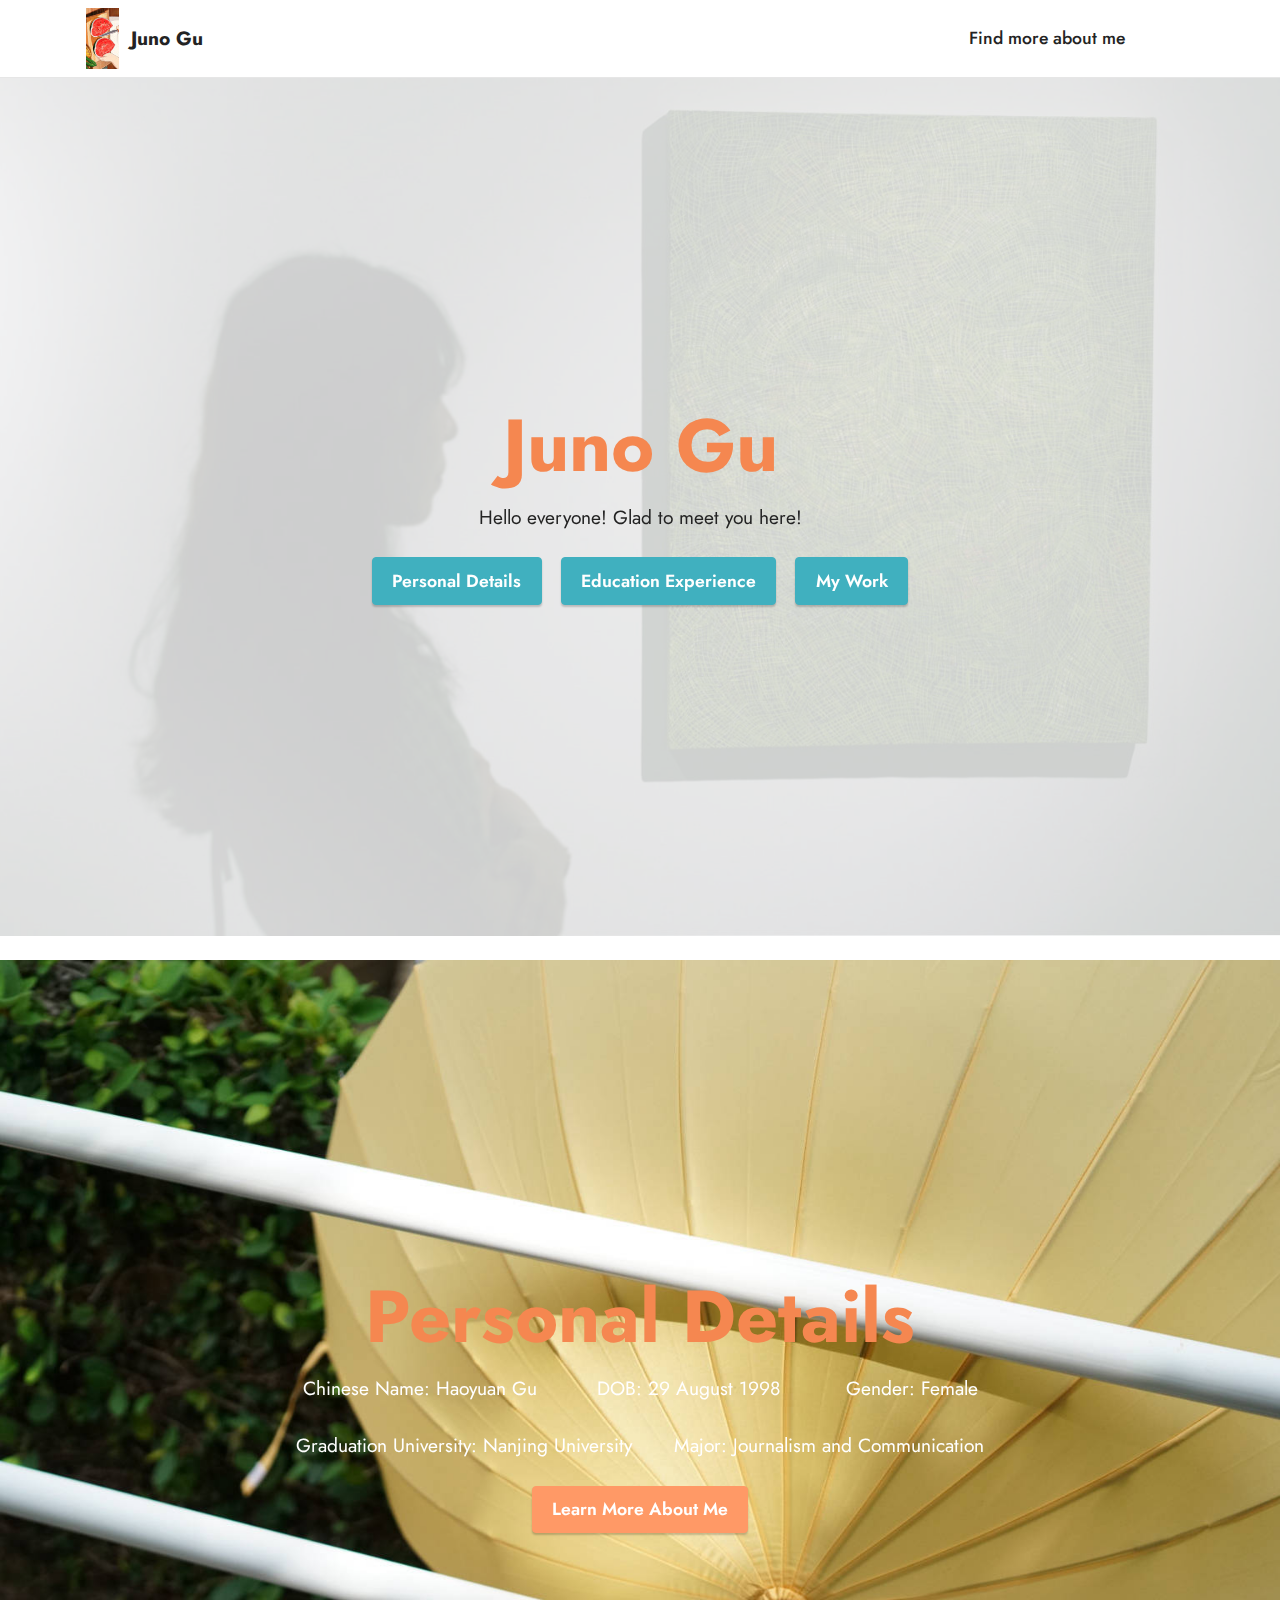
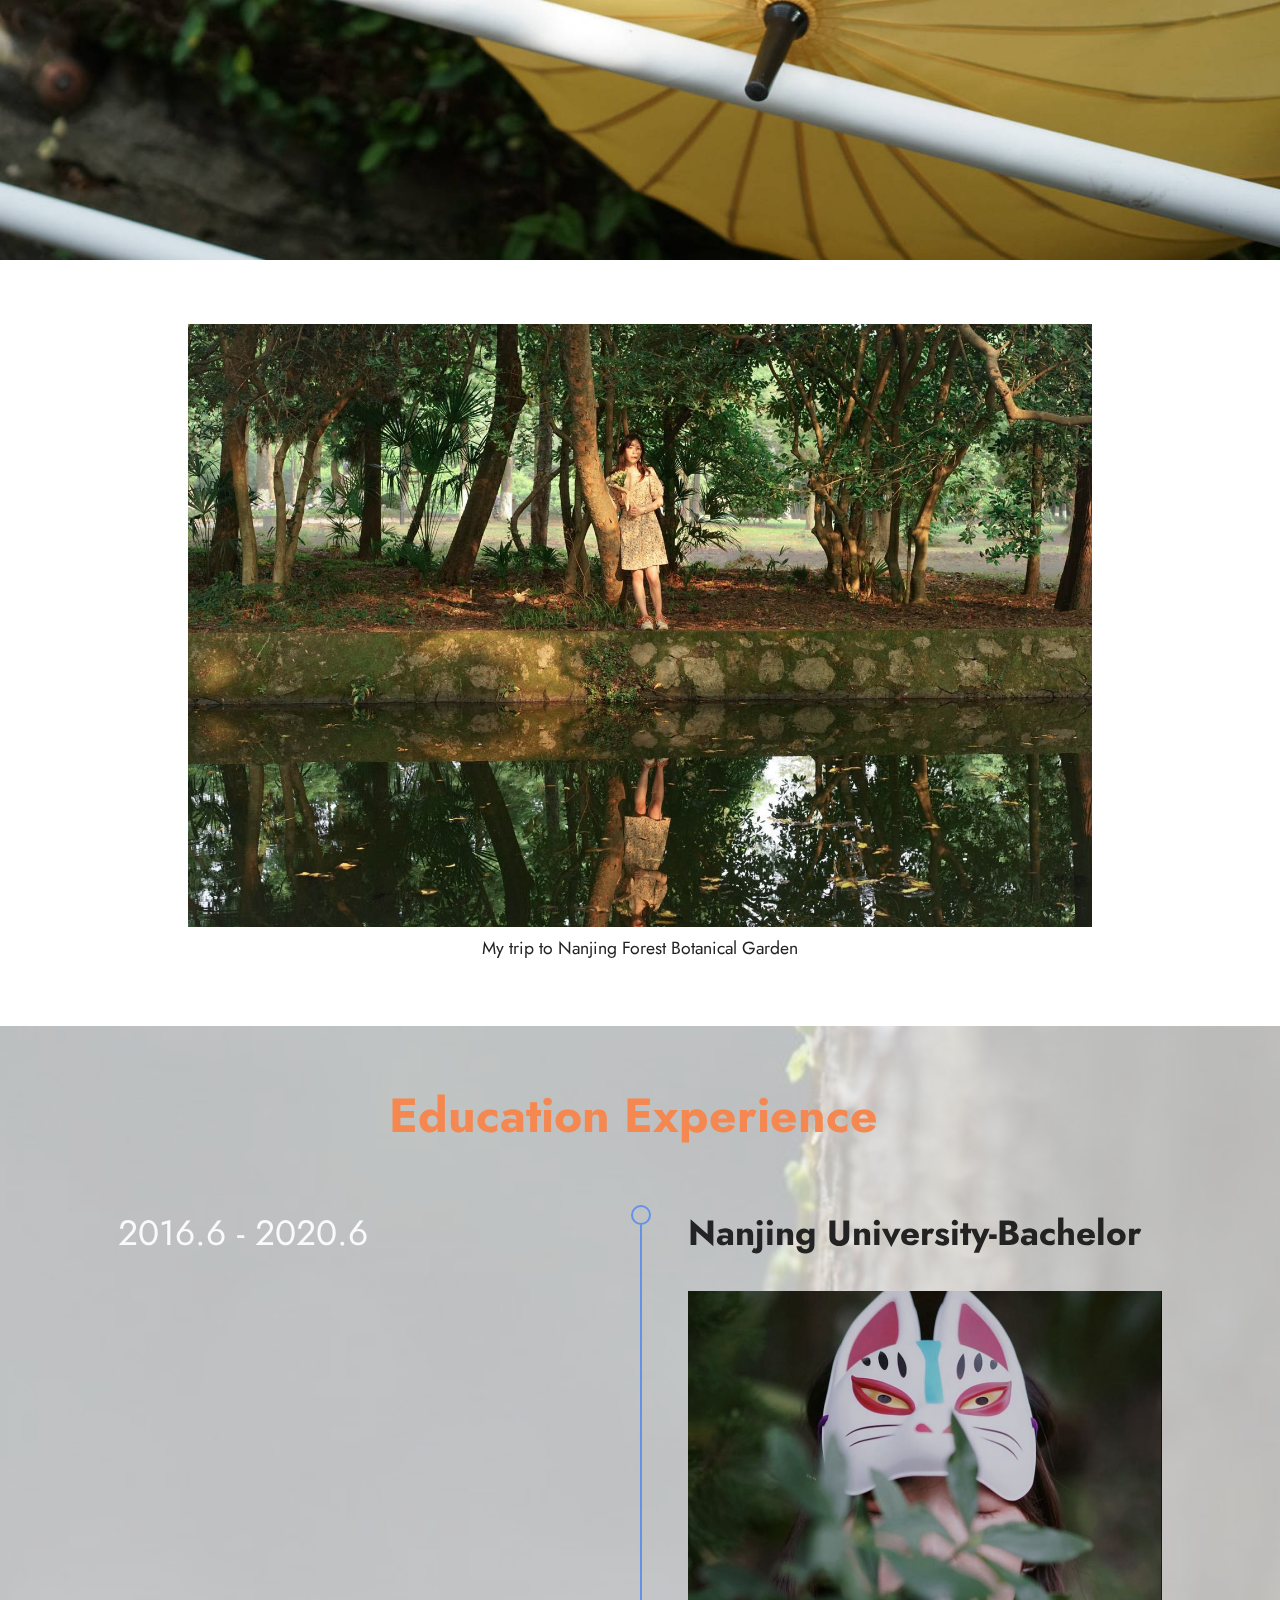
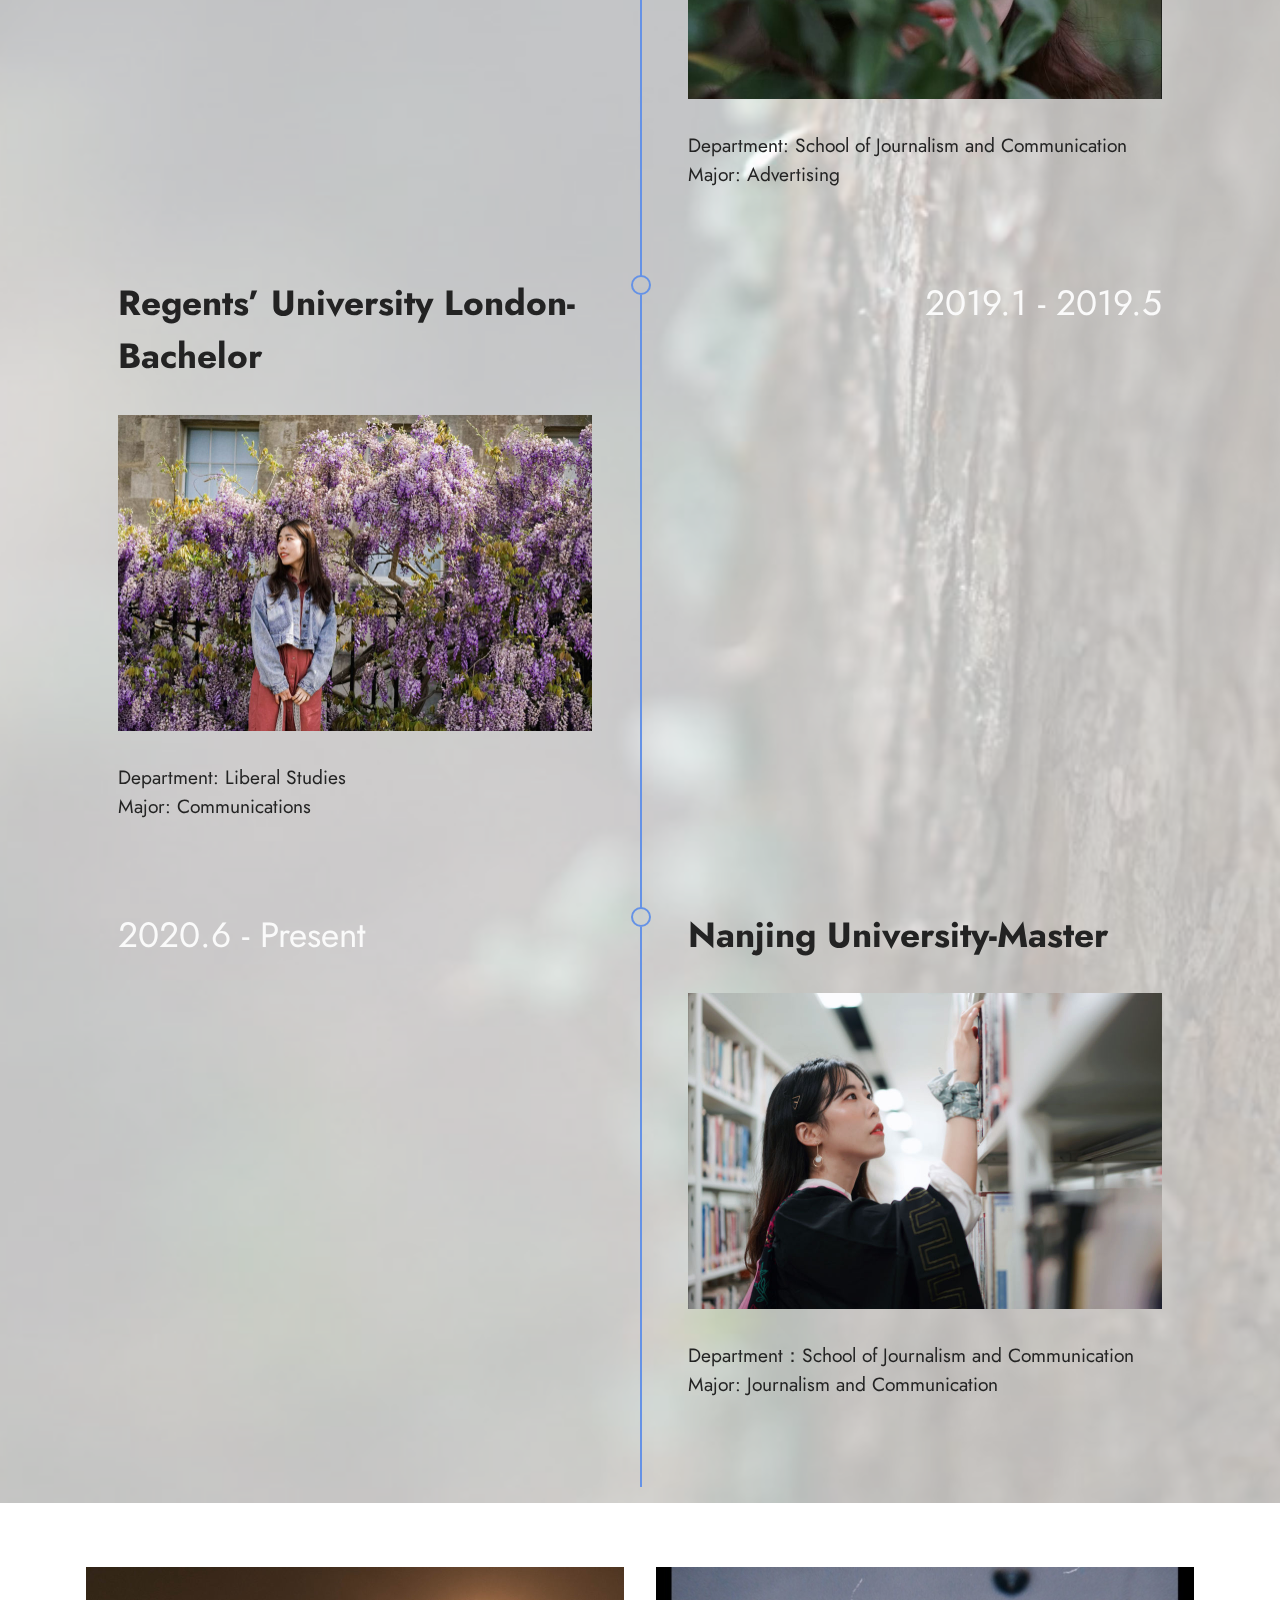
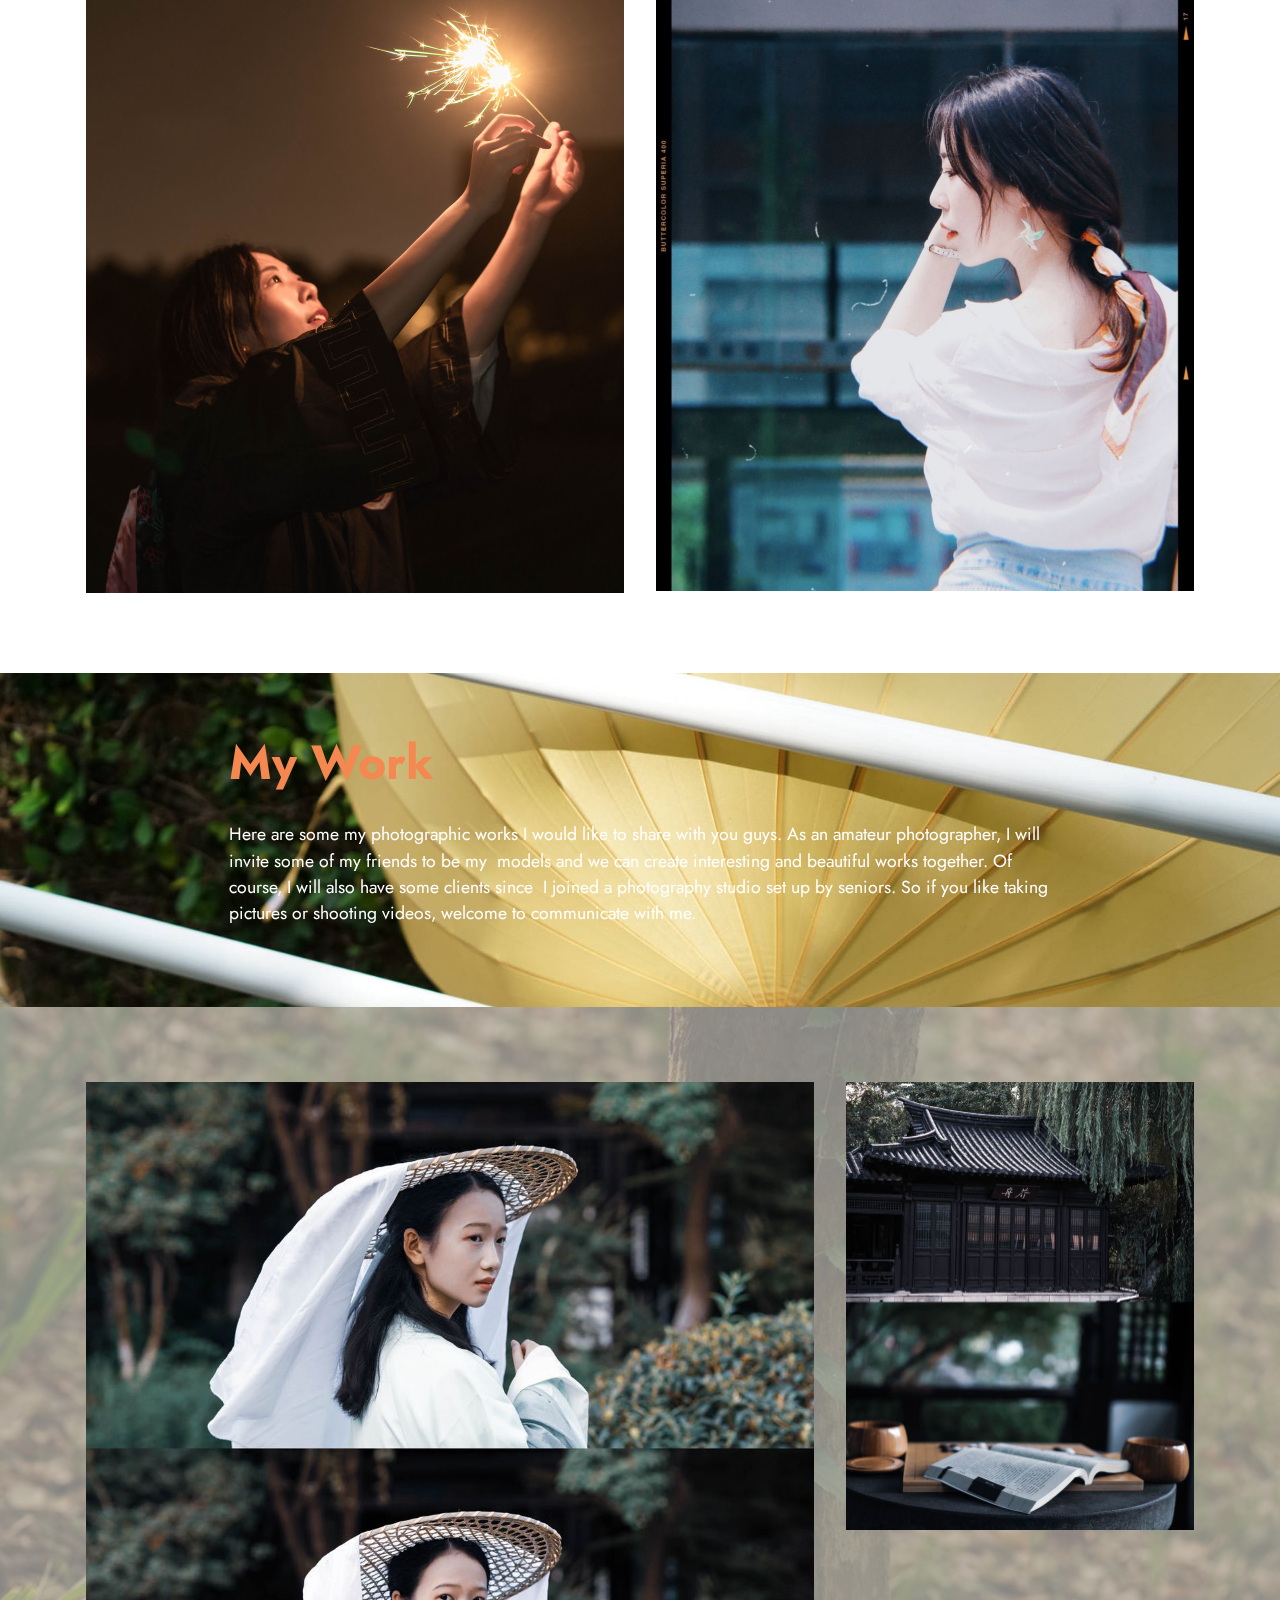
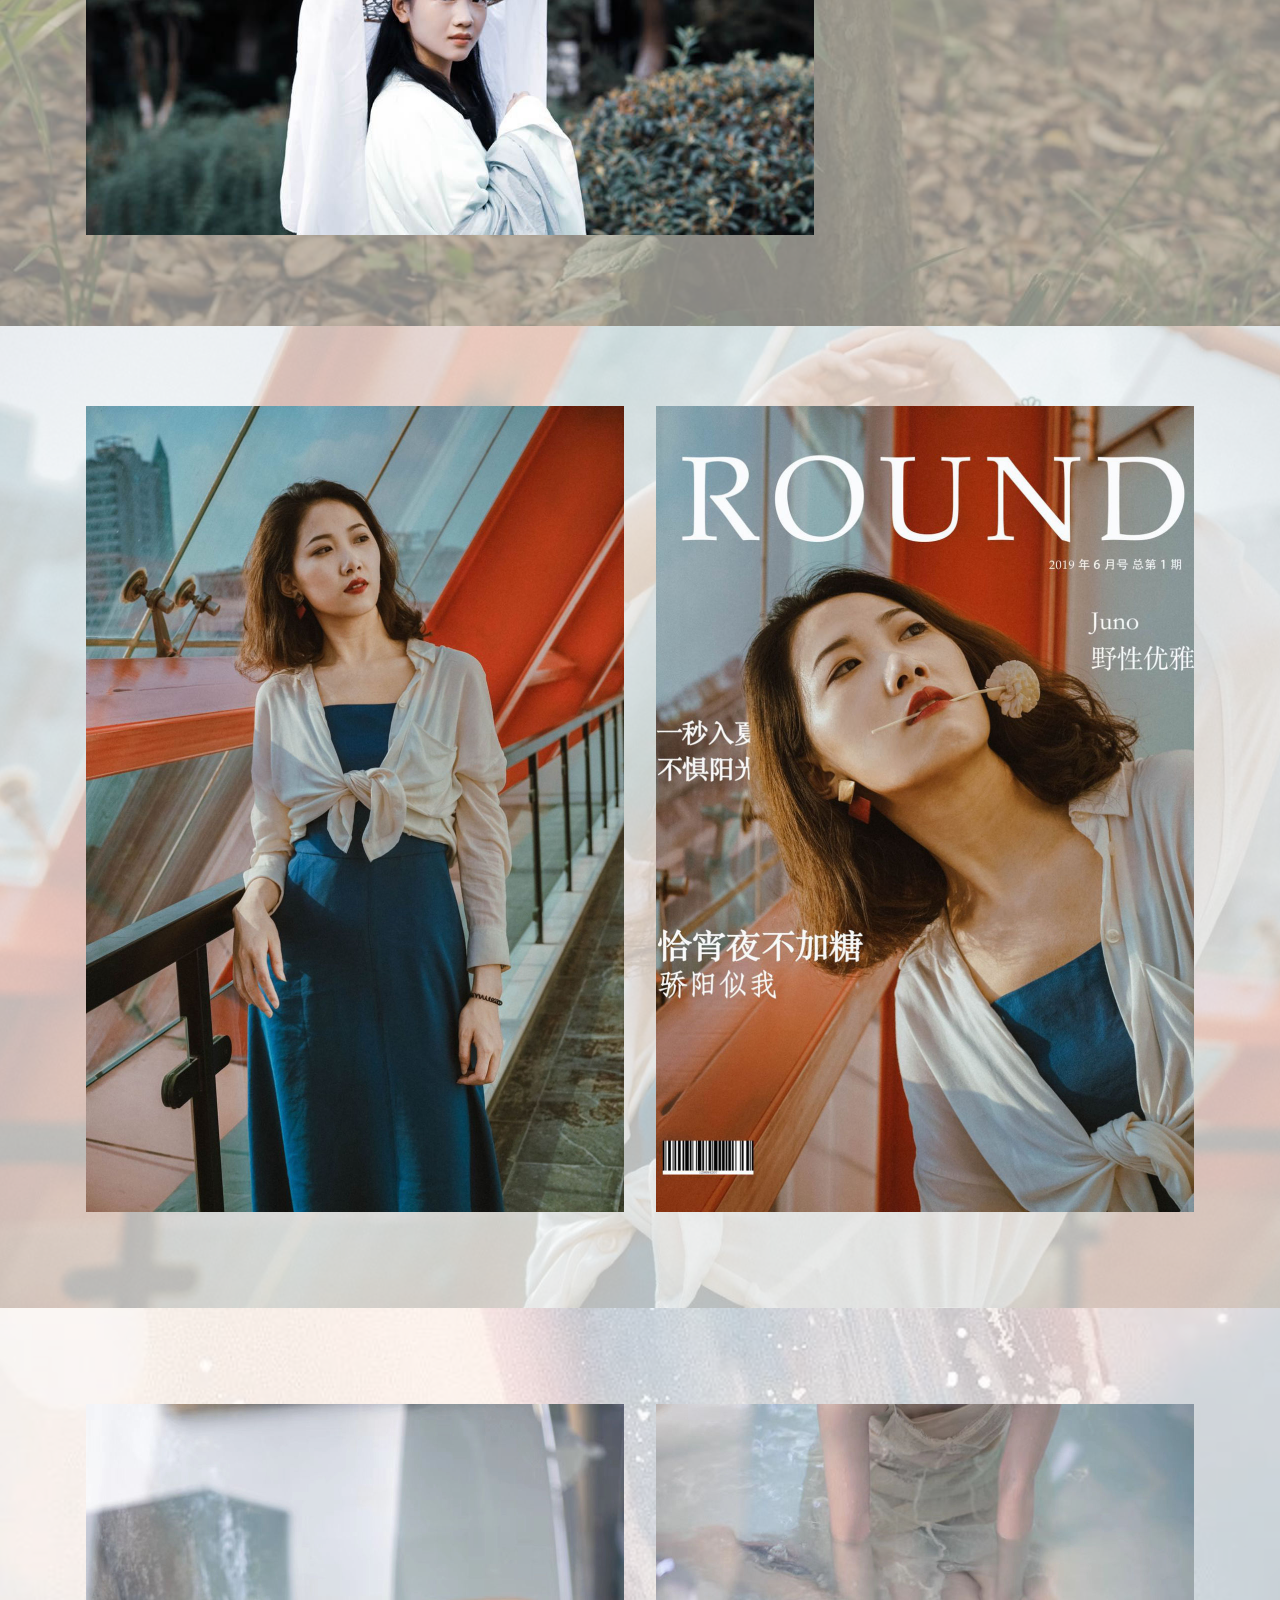
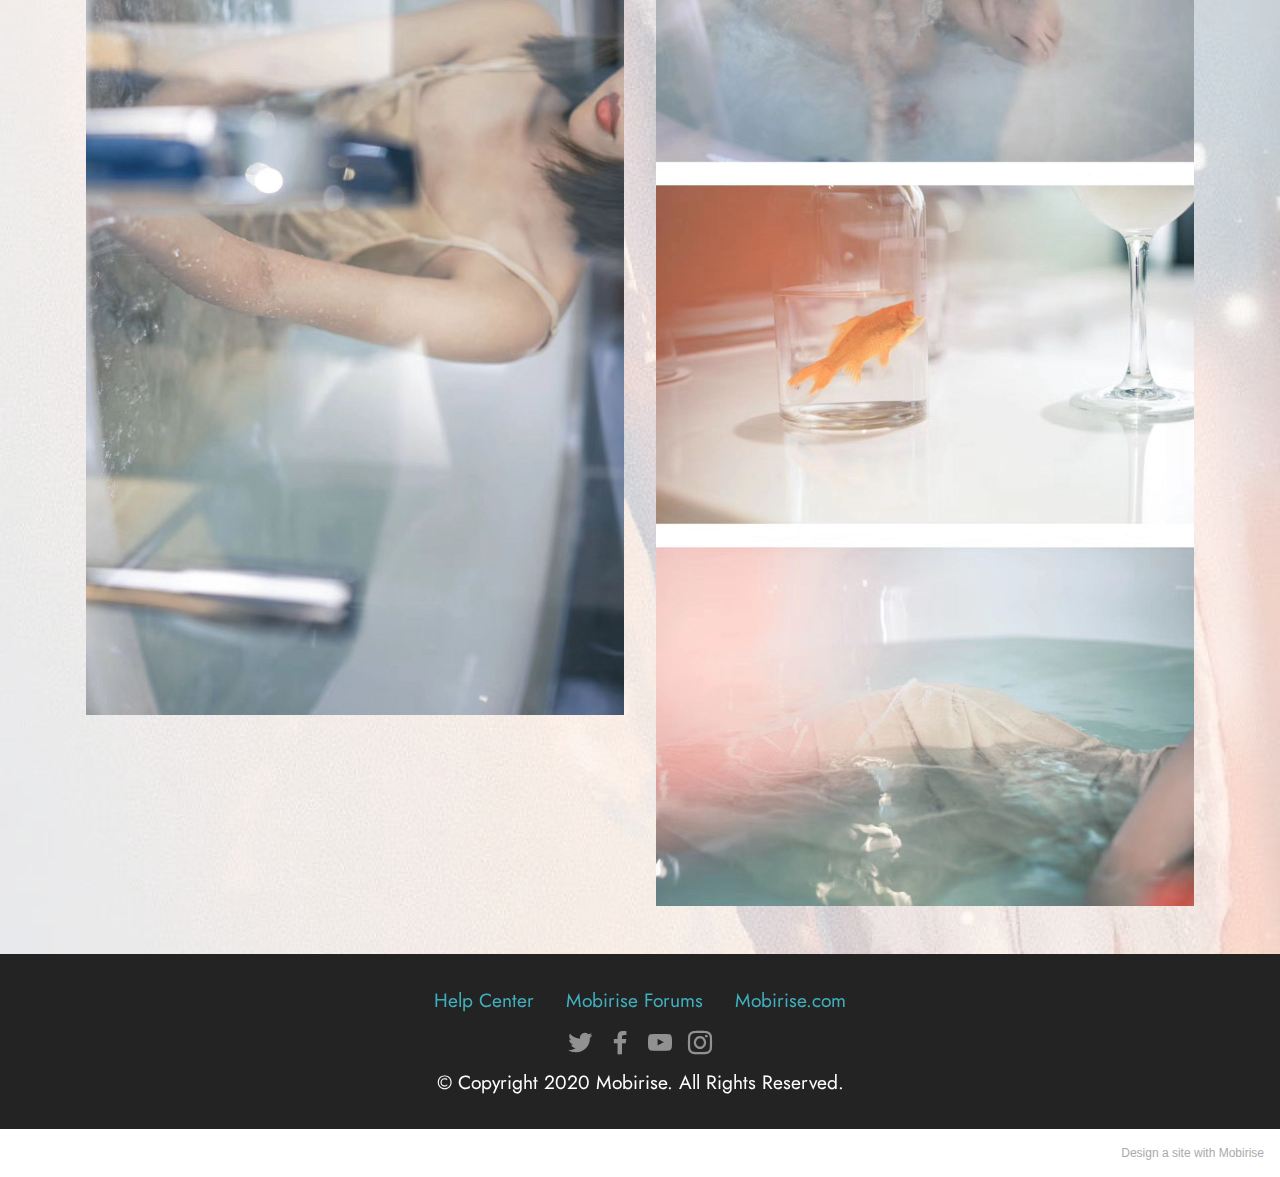
==== index.html @ a538cdb8 "1st" ====
<!DOCTYPE html>
<html  >
<head>
  <!-- Site made with Mobirise Website Builder v5.1.4, https://mobirise.com -->
  <meta charset="UTF-8">
  <meta http-equiv="X-UA-Compatible" content="IE=edge">
  <meta name="generator" content="Mobirise v5.1.4, mobirise.com">
  <meta name="viewport" content="width=device-width, initial-scale=1, minimum-scale=1">
  <link rel="shortcut icon" href="assets/images/-121x65.jpg" type="image/x-icon">
  <meta name="description" content="">
  
  
  <title>Home</title>
  <link rel="stylesheet" href="assets/tether/tether.min.css">
  <link rel="stylesheet" href="assets/bootstrap/css/bootstrap.min.css">
  <link rel="stylesheet" href="assets/bootstrap/css/bootstrap-grid.min.css">
  <link rel="stylesheet" href="assets/bootstrap/css/bootstrap-reboot.min.css">
  <link rel="stylesheet" href="assets/dropdown/css/style.css">
  <link rel="stylesheet" href="assets/socicon/css/styles.css">
  <link rel="stylesheet" href="assets/theme/css/style.css">
  <link rel="preload" as="style" href="assets/mobirise/css/mbr-additional.css"><link rel="stylesheet" href="assets/mobirise/css/mbr-additional.css" type="text/css">
  
  
  
  
</head>
<body>
  
  <section class="menu cid-s48OLK6784" once="menu" id="menu1-h">
    
    <nav class="navbar navbar-dropdown navbar-fixed-top navbar-expand-lg">
        <div class="container">
            <div class="navbar-brand">
                <span class="navbar-logo">
                    <a href="https://mobiri.se">
                        <img src="assets/images/-121x65.jpg" alt="Mobirise" style="height: 3.8rem;">
                    </a>
                </span>
                <span class="navbar-caption-wrap"><a class="navbar-caption text-black display-7" href="https://mobiri.se">Juno Gu</a></span>
            </div>
            <button class="navbar-toggler" type="button" data-toggle="collapse" data-target="#navbarSupportedContent" aria-controls="navbarNavAltMarkup" aria-expanded="false" aria-label="Toggle navigation">
                <div class="hamburger">
                    <span></span>
                    <span></span>
                    <span></span>
                    <span></span>
                </div>
            </button>
            <div class="collapse navbar-collapse" id="navbarSupportedContent">
                <ul class="navbar-nav nav-dropdown nav-right" data-app-modern-menu="true"><li class="nav-item"><a class="nav-link link text-black display-4" href="https://mobirise.com">Find more about me</a></li>
                    <li class="nav-item"><a class="nav-link link text-black display-4" href="https://mobirise.com"></a></li></ul>
                
                
            </div>
        </div>
    </nav>

</section>

<section class="header1 cid-s48MCQYojq mbr-fullscreen mbr-parallax-background" id="header1-f">

    

    <div class="mbr-overlay" style="opacity: 0.8; background-color: rgb(255, 255, 255);"></div>

    <div class="align-center container">
        <div class="row justify-content-center">
            <div class="col-12 col-lg-8">
                <h1 class="mbr-section-title mbr-fonts-style mb-3 display-1"><strong>Juno Gu</strong></h1>
                
                <p class="mbr-text mbr-fonts-style display-7">Hello everyone! Glad to meet you here!</p>
                <div class="mbr-section-btn mt-3"><a class="btn btn-success display-4" href="https://mobirise.com">Personal Details</a> <a class="btn btn-success display-4" href="https://mobirise.com">Education Experience</a> <a class="btn btn-success display-4" href="https://mobirise.com">My Work</a></div>
            </div>
        </div>
    </div>
</section>

<section class="header6 cid-saVf0gV0wB mbr-fullscreen" id="header6-m">

    

    <div class="mbr-overlay" style="opacity: 0; background-color: rgb(68, 121, 217);"></div>

    <div class="align-center container">
        <div class="row justify-content-center">
            <div class="col-12 col-lg-10">
                <h1 class="mbr-section-title mbr-fonts-style mbr-white mb-3 display-1"><strong>Personal Details</strong></h1>
                
                <p class="mbr-text mbr-white mbr-fonts-style display-7">Chinese Name: Haoyuan Gu&nbsp; &nbsp; &nbsp; &nbsp; &nbsp; DOB: 29 August 1998&nbsp; &nbsp; &nbsp; &nbsp; &nbsp; &nbsp;Gender: Female <br>   
<br>Graduation University: Nanjing University&nbsp; &nbsp; &nbsp; &nbsp;Major: Journalism and Communication<br></p>
                <div class="mbr-section-btn mt-3"><a class="btn btn-danger display-4" href="mailto:1054344531@qq.com">Learn More About Me</a></div>
            </div>
        </div>
    </div>
</section>

<section class="image3 cid-s48upRUlSD" id="image3-9">
    

    

    <div class="container-fluid">
        <div class="row justify-content-center">
            <div class="col-12 col-lg-9">
                <div class="image-wrapper">
                    <img src="assets/images/wechatimg60-1618x1080.jpeg" alt="Mobirise">
                    <p class="mbr-description mbr-fonts-style mt-2 align-center display-4">My trip to Nanjing Forest Botanical Garden</p>
                </div>
            </div>
        </div>
    </div>
</section>

<section class="timeline1 cid-saZPyP80FU" id="timeline1-v">
    
    <div class="mbr-overlay" style="opacity: 0.7; background-color: rgb(255, 255, 255);">
    </div>
    <div class="timelines-container container" mbri-timelines="">
        <div class="mbr-section-head">
            <h3 class="mbr-section-title mbr-fonts-style align-center mb-0 display-2"><strong>Education Experience&nbsp;</strong></h3>
            
        </div>
        <div class="row timeline-element mb-2 mt-4">
            <div class="timeline-date col-12 col-md-6">
                <div class="timeline-date-wrapper">
                    <p class="mbr-timeline-date mbr-fonts-style display-5">2016.6 - 2020.6</p>
                </div>
            </div>
            <span class="iconBackground"></span>
            <div class="col-12 col-md-6">
                <div class="timeline-text-wrapper">
                    <h4 class="mbr-timeline-title mbr-fonts-style mb-4 display-5"><strong>Nanjing University-Bachelor</strong></h4>
                    <div class="image-wrapper mb-4">
                        <img src="assets/images/wechatimg83-897x903.jpeg" alt="Mobirise" title="">
                    </div>
                    <p class="mbr-text mbr-fonts-style display-7">Department: School of Journalism and Communication<br>Major: Advertising</p>
                </div>
            </div>
        </div>
        <div class="row timeline-element mb-2">
            <div class="col-12 col-md-6">
                <div class="timeline-text-wrapper">
                    <h4 class="mbr-timeline-title mbr-fonts-style mb-4 display-5"><strong>Regents’ University London- Bachelor</strong></h4>
                    <div class="image-wrapper mb-4">
                        <img src="assets/images/wechatimg62-948x633.jpg" alt="Mobirise" title="">
                    </div>
                    <p class="mbr-text mbr-fonts-style display-7">Department: Liberal Studies<br>Major: Communications&nbsp;</p>
                </div>
            </div>
            <span class="iconBackground"></span>
            <div class="timeline-date col-12 col-md-6">
                <div class="timeline-date-wrapper">
                    <p class="mbr-timeline-date mbr-fonts-style display-5">2019.1 - 2019.5</p>
                </div>
            </div>
        </div>
        <div class="row timeline-element mb-2">
            <div class="timeline-date col-12 col-md-6">
                <div class="timeline-date-wrapper">
                    <p class="mbr-timeline-date mbr-fonts-style display-5">2020.6 - Present</p>
                </div>
            </div>
            <span class="iconBackground"></span>
            <div class="col-12 col-md-6">
                <div class="timeline-text-wrapper">
                    <h4 class="mbr-timeline-title mbr-fonts-style mb-4 display-5"><strong>Nanjing University-Master</strong></h4>
                    <div class="image-wrapper mb-4">
                        <img src="assets/images/wechatimg81-948x632.jpg" alt="Mobirise" title="">
                    </div>
                    <p class="mbr-text mbr-fonts-style display-7">Department：School of Journalism and Communication <br>Major: Journalism and Communication&nbsp;</p>
                </div>
            </div>
        </div>
        
        
        
        
        
        
        
        
        
    </div>
</section>

<section class="image4 cid-saZzSrR9il" id="image4-p">
    

    

    <div class="container">
        <div class="row">
            <div class="col-12 col-lg-6">
                <div class="image-wrapper">
                    <img src="assets/images/wechatimg63-2-1076x1614.jpeg" alt="Mobirise">
                    
                </div>
            </div>
            <div class="col-12 col-lg-6">
                <div class="image-wrapper">
                    <img src="assets/images/dsc08933-1076x1251.jpg" alt="Mobirise">
                    
                </div>
            </div>
        </div>
    </div>
</section>

<section class="content1 cid-s48vrXhP0J" id="content1-d">
    
    <div class="container">
        <div class="row justify-content-center">
            <div class="title col-12 col-md-9">
                <h3 class="mbr-section-title mbr-fonts-style align-center mb-4 display-2"><strong>My Work</strong></h3>
                <h4 class="mbr-section-subtitle align-center mbr-fonts-style mb-4 display-4">Here are some my photographic works I would like to share with you guys. As an amateur photographer, I will invite some of my friends to be my&nbsp; models and we can create interesting and beautiful works together. Of course, I will also have some clients since&nbsp; I joined a photography studio set up by seniors. So if you like taking pictures or shooting videos, welcome to communicate with me.&nbsp;</h4>
                
            </div>
        </div>
    </div>
</section>

<section class="image6 cid-saZLO23yt9" id="image6-r">
    
    
    <div class="mbr-overlay" style="opacity: 0.7; background-color: rgb(187, 187, 187);">
    </div>
    
    <div class="container">
        <div class="row">
            <div class="col-12 col-md-12">
                <div class="row">
                    <div class="col-12 col-lg-8">
                        <div class="img-item mb-3">
                            <img src="assets/images/wechatimg71-1080x1118.jpg" alt="">
                            
                        </div>
                    </div>
                    <div class="col-12 col-lg">
                        <div class="img-item mb-3">
                            <img src="assets/images/wechatimg73-696x897.jpg" alt="">
                            
                        </div>
                    </div>
                </div>
            </div>
        </div>
    </div>
</section>

<section class="image4 cid-saZMTgyvg9" id="image4-s">
    

    <div class="mbr-overlay" style="opacity: 0.7; background-color: rgb(255, 255, 255);">
    </div>

    <div class="container">
        <div class="row">
            <div class="col-12 col-lg-6">
                <div class="image-wrapper">
                    <img src="assets/images/wechatimg78-1076x1612.jpg" alt="Mobirise">
                    
                </div>
            </div>
            <div class="col-12 col-lg-6">
                <div class="image-wrapper">
                    <img src="assets/images/wechatimg77-1076x1612.jpg" alt="Mobirise">
                    
                </div>
            </div>
        </div>
    </div>
</section>

<section class="image4 cid-saZOTMTZW2" id="image4-u">
    

    <div class="mbr-overlay" style="opacity: 0.7; background-color: rgb(255, 255, 255);">
    </div>

    <div class="container">
        <div class="row">
            <div class="col-12 col-lg-6">
                <div class="image-wrapper">
                    <img src="assets/images/-1076x2204.jpg" alt="Mobirise">
                    
                </div>
            </div>
            <div class="col-12 col-lg-6">
                <div class="image-wrapper">
                    <img src="assets/images/-1076x1821.jpg" alt="Mobirise">
                    
                </div>
            </div>
        </div>
    </div>
</section>

<section class="footer3 cid-s48P1Icc8J" once="footers" id="footer3-i">

    

    

    <div class="container">
        <div class="media-container-row align-center mbr-white">
            <div class="row row-links">
                <ul class="foot-menu">
                    
                    
                    
                    
                    
                <li class="foot-menu-item mbr-fonts-style display-7"><a href="https://mobirise.com/help/" class="text-success">Help Center</a></li><li class="foot-menu-item mbr-fonts-style display-7"><a href="http://forums.mobirise.com/" class="text-success">Mobirise Forums</a></li><li class="foot-menu-item mbr-fonts-style display-7"><a href="https://mobirise.com/" class="text-success">Mobirise.com</a></li></ul>
            </div>
            <div class="row social-row">
                <div class="social-list align-right pb-2">
                    
                    
                    
                    
                    
                    
                <div class="soc-item">
                        <a href="https://twitter.com/mobirise" target="_blank">
                            <span class="socicon-twitter socicon mbr-iconfont mbr-iconfont-social"></span>
                        </a>
                    </div><div class="soc-item">
                        <a href="https://www.facebook.com/pages/Mobirise/1616226671953247" target="_blank">
                            <span class="socicon-facebook socicon mbr-iconfont mbr-iconfont-social"></span>
                        </a>
                    </div><div class="soc-item">
                        <a href="https://www.youtube.com/c/mobirise" target="_blank">
                            <span class="socicon-youtube socicon mbr-iconfont mbr-iconfont-social"></span>
                        </a>
                    </div><div class="soc-item">
                        <a href="https://instagram.com/mobirise" target="_blank">
                            <span class="mbr-iconfont mbr-iconfont-social socicon-instagram socicon"></span>
                        </a>
                    </div></div>
            </div>
            <div class="row row-copirayt">
                <p class="mbr-text mb-0 mbr-fonts-style mbr-white align-center display-7">
                    © Copyright 2020 Mobirise. All Rights Reserved.
                </p>
            </div>
        </div>
    </div>
</section><section style="background-color: #fff; font-family: -apple-system, BlinkMacSystemFont, 'Segoe UI', 'Roboto', 'Helvetica Neue', Arial, sans-serif; color:#aaa; font-size:12px; padding: 0; align-items: center; display: flex;"><a href="https://mobirise.site/c" style="flex: 1 1; height: 3rem; padding-left: 1rem;"></a><p style="flex: 0 0 auto; margin:0; padding-right:1rem;">Design a <a href="https://mobirise.site/y" style="color:#aaa;">site</a> with Mobirise</p></section><script src="assets/web/assets/jquery/jquery.min.js"></script>  <script src="assets/popper/popper.min.js"></script>  <script src="assets/tether/tether.min.js"></script>  <script src="assets/bootstrap/js/bootstrap.min.js"></script>  <script src="assets/smoothscroll/smooth-scroll.js"></script>  <script src="assets/parallax/jarallax.min.js"></script>  <script src="assets/dropdown/js/nav-dropdown.js"></script>  <script src="assets/dropdown/js/navbar-dropdown.js"></script>  <script src="assets/touchswipe/jquery.touch-swipe.min.js"></script>  <script src="assets/theme/js/script.js"></script>  
  
  
</body>
</html>
---- assets/dropdown/css/style.css ----
.navbar-dropdown {
  left: 0;
  padding: 0;
  position: absolute;
  right: 0;
  top: 0;
  transition: all 0.45s ease;
  z-index: 1030;
  background: #282828; }
  .navbar-dropdown .navbar-logo {
    margin-right: 0.8rem;
    transition: margin 0.3s ease-in-out;
    vertical-align: middle; }
    .navbar-dropdown .navbar-logo img {
      height: 3.125rem;
      transition: all 0.3s ease-in-out; }
    .navbar-dropdown .navbar-logo.mbr-iconfont {
      font-size: 3.125rem;
      line-height: 3.125rem; }
  .navbar-dropdown .navbar-caption {
    font-weight: 700;
    white-space: normal;
    vertical-align: -4px;
    line-height: 3.125rem !important; }
    .navbar-dropdown .navbar-caption, .navbar-dropdown .navbar-caption:hover {
      color: inherit;
      text-decoration: none; }
  .navbar-dropdown .mbr-iconfont + .navbar-caption {
    vertical-align: -1px; }
  .navbar-dropdown.navbar-fixed-top {
    position: fixed; }
  .navbar-dropdown .navbar-brand span {
    vertical-align: -4px; }
  .navbar-dropdown.bg-color.transparent {
    background: none; }
  .navbar-dropdown.navbar-short .navbar-brand {
    padding: 0.625rem 0; }
    .navbar-dropdown.navbar-short .navbar-brand span {
      vertical-align: -1px; }
  .navbar-dropdown.navbar-short .navbar-caption {
    line-height: 2.375rem !important;
    vertical-align: -2px; }
  .navbar-dropdown.navbar-short .navbar-logo {
    margin-right: 0.5rem; }
    .navbar-dropdown.navbar-short .navbar-logo img {
      height: 2.375rem; }
    .navbar-dropdown.navbar-short .navbar-logo.mbr-iconfont {
      font-size: 2.375rem;
      line-height: 2.375rem; }
  .navbar-dropdown.navbar-short .mbr-table-cell {
    height: 3.625rem; }
  .navbar-dropdown .navbar-close {
    left: 0.6875rem;
    position: fixed;
    top: 0.75rem;
    z-index: 1000; }
  .navbar-dropdown .hamburger-icon {
    content: "";
    display: inline-block;
    vertical-align: middle;
    width: 16px;
    -webkit-box-shadow: 0 -6px 0 1px #282828,0 0 0 1px #282828,0 6px 0 1px #282828;
    -moz-box-shadow: 0 -6px 0 1px #282828,0 0 0 1px #282828,0 6px 0 1px #282828;
    box-shadow: 0 -6px 0 1px #282828,0 0 0 1px #282828,0 6px 0 1px #282828; }

.dropdown-menu .dropdown-toggle[data-toggle="dropdown-submenu"]::after {
  border-bottom: 0.35em solid transparent;
  border-left: 0.35em solid;
  border-right: 0;
  border-top: 0.35em solid transparent;
  margin-left: 0.3rem; }

.dropdown-menu .dropdown-item:focus {
  outline: 0; }

.nav-dropdown {
  font-size: 0.75rem;
  font-weight: 500;
  height: auto !important; }
  .nav-dropdown .nav-btn {
    padding-left: 1rem; }
  .nav-dropdown .link {
    margin: .667em 1.667em;
    font-weight: 500;
    padding: 0;
    transition: color .2s ease-in-out; }
    .nav-dropdown .link.dropdown-toggle {
      margin-right: 2.583em; }
      .nav-dropdown .link.dropdown-toggle::after {
        margin-left: .25rem;
        border-top: 0.35em solid;
        border-right: 0.35em solid transparent;
        border-left: 0.35em solid transparent;
        border-bottom: 0; }
      .nav-dropdown .link.dropdown-toggle[aria-expanded="true"] {
        margin: 0;
        padding: 0.667em 3.263em  0.667em 1.667em; }
  .nav-dropdown .link::after,
  .nav-dropdown .dropdown-item::after {
    color: inherit; }
  .nav-dropdown .btn {
    font-size: 0.75rem;
    font-weight: 700;
    letter-spacing: 0;
    margin-bottom: 0;
    padding-left: 1.25rem;
    padding-right: 1.25rem; }
  .nav-dropdown .dropdown-menu {
    border-radius: 0;
    border: 0;
    left: 0;
    margin: 0;
    padding-bottom: 1.25rem;
    padding-top: 1.25rem;
    position: relative; }
  .nav-dropdown .dropdown-submenu {
    margin-left: 0.125rem;
    top: 0; }
  .nav-dropdown .dropdown-item {
    font-weight: 500;
    line-height: 2;
    padding: 0.3846em 4.615em 0.3846em 1.5385em;
    position: relative;
    transition: color .2s ease-in-out, background-color .2s ease-in-out; }
    .nav-dropdown .dropdown-item::after {
      margin-top: -0.3077em;
      position: absolute;
      right: 1.1538em;
      top: 50%; }
    .nav-dropdown .dropdown-item:focus, .nav-dropdown .dropdown-item:hover {
      background: none; }

@media (max-width: 767px) {
  .nav-dropdown.navbar-toggleable-sm {
    bottom: 0;
    display: none;
    left: 0;
    overflow-x: hidden;
    position: fixed;
    top: 0;
    transform: translateX(-100%);
    -ms-transform: translateX(-100%);
    -webkit-transform: translateX(-100%);
    width: 18.75rem;
    z-index: 999; } }
.nav-dropdown.navbar-toggleable-xl {
  bottom: 0;
  display: none;
  left: 0;
  overflow-x: hidden;
  position: fixed;
  top: 0;
  transform: translateX(-100%);
  -ms-transform: translateX(-100%);
  -webkit-transform: translateX(-100%);
  width: 18.75rem;
  z-index: 999; }

.nav-dropdown-sm {
  display: block !important;
  overflow-x: hidden;
  overflow: auto;
  padding-top: 3.875rem; }
  .nav-dropdown-sm::after {
    content: "";
    display: block;
    height: 3rem;
    width: 100%; }
  .nav-dropdown-sm.collapse.in ~ .navbar-close {
    display: block !important; }
  .nav-dropdown-sm.collapsing, .nav-dropdown-sm.collapse.in {
    transform: translateX(0);
    -ms-transform: translateX(0);
    -webkit-transform: translateX(0);
    transition: all 0.25s ease-out;
    -webkit-transition: all 0.25s ease-out;
    background: #282828; }
  .nav-dropdown-sm.collapsing[aria-expanded="false"] {
    transform: translateX(-100%);
    -ms-transform: translateX(-100%);
    -webkit-transform: translateX(-100%); }
  .nav-dropdown-sm .nav-item {
    display: block;
    margin-left: 0 !important;
    padding-left: 0; }
  .nav-dropdown-sm .link,
  .nav-dropdown-sm .dropdown-item {
    border-top: 1px dotted rgba(255, 255, 255, 0.1);
    font-size: 0.8125rem;
    line-height: 1.6;
    margin: 0 !important;
    padding: 0.875rem 2.4rem 0.875rem 1.5625rem !important;
    position: relative;
    white-space: normal; }
    .nav-dropdown-sm .link:focus, .nav-dropdown-sm .link:hover,
    .nav-dropdown-sm .dropdown-item:focus,
    .nav-dropdown-sm .dropdown-item:hover {
      background: rgba(0, 0, 0, 0.2) !important;
      color: #c0a375; }
  .nav-dropdown-sm .nav-btn {
    position: relative;
    padding: 1.5625rem 1.5625rem 0 1.5625rem; }
    .nav-dropdown-sm .nav-btn::before {
      border-top: 1px dotted rgba(255, 255, 255, 0.1);
      content: "";
      left: 0;
      position: absolute;
      top: 0;
      width: 100%; }
    .nav-dropdown-sm .nav-btn + .nav-btn {
      padding-top: 0.625rem; }
      .nav-dropdown-sm .nav-btn + .nav-btn::before {
        display: none; }
  .nav-dropdown-sm .btn {
    padding: 0.625rem 0; }
  .nav-dropdown-sm .dropdown-toggle[data-toggle="dropdown-submenu"]::after {
    margin-left: .25rem;
    border-top: 0.35em solid;
    border-right: 0.35em solid transparent;
    border-left: 0.35em solid transparent;
    border-bottom: 0; }
  .nav-dropdown-sm .dropdown-toggle[data-toggle="dropdown-submenu"][aria-expanded="true"]::after {
    border-top: 0;
    border-right: 0.35em solid transparent;
    border-left: 0.35em solid transparent;
    border-bottom: 0.35em solid; }
  .nav-dropdown-sm .dropdown-menu {
    margin: 0;
    padding: 0;
    position: relative;
    top: 0;
    left: 0;
    width: 100%;
    border: 0;
    float: none;
    border-radius: 0;
    background: none; }
  .nav-dropdown-sm .dropdown-submenu {
    left: 100%;
    margin-left: 0.125rem;
    margin-top: -1.25rem;
    top: 0; }

.navbar-toggleable-sm .nav-dropdown .dropdown-menu {
  position: absolute; }

.navbar-toggleable-sm .nav-dropdown .dropdown-submenu {
  left: 100%;
  margin-left: 0.125rem;
  margin-top: -1.25rem;
  top: 0; }

.navbar-toggleable-sm.opened .nav-dropdown .dropdown-menu {
  position: relative; }

.navbar-toggleable-sm.opened .nav-dropdown .dropdown-submenu {
  left: 0;
  margin-left: 00rem;
  margin-top: 0rem;
  top: 0; }

.is-builder .nav-dropdown.collapsing {
  transition: none !important; }

/*# sourceMappingURL=style.css.map */
---- assets/socicon/css/styles.css ----
@charset "UTF-8";

@font-face {
  font-family: 'Socicon';
  src:  url('../fonts/socicon.eot');
  src:  url('../fonts/socicon.eot?#iefix') format('embedded-opentype'),
    url('../fonts/socicon.woff2') format('woff2'),
    url('../fonts/socicon.ttf') format('truetype'),
    url('../fonts/socicon.woff') format('woff'),
    url('../fonts/socicon.svg#socicon') format('svg');
  font-weight: normal;
  font-style: normal;
}

[data-icon]:before {
  font-family: "socicon" !important;
  content: attr(data-icon);
  font-style: normal !important;
  font-weight: normal !important;
  font-variant: normal !important;
  text-transform: none !important;
  speak: none;
  line-height: 1;
  -webkit-font-smoothing: antialiased;
  -moz-osx-font-smoothing: grayscale;
}

[class^="socicon-"], [class*=" socicon-"] {
  /* use !important to prevent issues with browser extensions that change fonts */
  font-family: 'Socicon' !important;
  speak: none;
  font-style: normal;
  font-weight: normal;
  font-variant: normal;
  text-transform: none;
  line-height: 1;

  /* Better Font Rendering =========== */
  -webkit-font-smoothing: antialiased;
  -moz-osx-font-smoothing: grayscale;
}

.socicon-eitaa:before {
  content: "\e97c";
}
.socicon-soroush:before {
  content: "\e97d";
}
.socicon-bale:before {
  content: "\e97e";
}
.socicon-zazzle:before {
  content: "\e97b";
}
.socicon-society6:before {
  content: "\e97a";
}
.socicon-redbubble:before {
  content: "\e979";
}
.socicon-avvo:before {
  content: "\e978";
}
.socicon-stitcher:before {
  content: "\e977";
}
.socicon-googlehangouts:before {
  content: "\e974";
}
.socicon-dlive:before {
  content: "\e975";
}
.socicon-vsco:before {
  content: "\e976";
}
.socicon-flipboard:before {
  content: "\e973";
}
.socicon-ubuntu:before {
  content: "\e958";
}
.socicon-artstation:before {
  content: "\e959";
}
.socicon-invision:before {
  content: "\e95a";
}
.socicon-torial:before {
  content: "\e95b";
}
.socicon-collectorz:before {
  content: "\e95c";
}
.socicon-seenthis:before {
  content: "\e95d";
}
.socicon-googleplaymusic:before {
  content: "\e95e";
}
.socicon-debian:before {
  content: "\e95f";
}
.socicon-filmfreeway:before {
  content: "\e960";
}
.socicon-gnome:before {
  content: "\e961";
}
.socicon-itchio:before {
  content: "\e962";
}
.socicon-jamendo:before {
  content: "\e963";
}
.socicon-mix:before {
  content: "\e964";
}
.socicon-sharepoint:before {
  content: "\e965";
}
.socicon-tinder:before {
  content: "\e966";
}
.socicon-windguru:before {
  content: "\e967";
}
.socicon-cdbaby:before {
  content: "\e968";
}
.socicon-elementaryos:before {
  content: "\e969";
}
.socicon-stage32:before {
  content: "\e96a";
}
.socicon-tiktok:before {
  content: "\e96b";
}
.socicon-gitter:before {
  content: "\e96c";
}
.socicon-letterboxd:before {
  content: "\e96d";
}
.socicon-threema:before {
  content: "\e96e";
}
.socicon-splice:before {
  content: "\e96f";
}
.socicon-metapop:before {
  content: "\e970";
}
.socicon-naver:before {
  content: "\e971";
}
.socicon-remote:before {
  content: "\e972";
}
.socicon-internet:before {
  content: "\e957";
}
.socicon-moddb:before {
  content: "\e94b";
}
.socicon-indiedb:before {
  content: "\e94c";
}
.socicon-traxsource:before {
  content: "\e94d";
}
.socicon-gamefor:before {
  content: "\e94e";
}
.socicon-pixiv:before {
  content: "\e94f";
}
.socicon-myanimelist:before {
  content: "\e950";
}
.socicon-blackberry:before {
  content: "\e951";
}
.socicon-wickr:before {
  content: "\e952";
}
.socicon-spip:before {
  content: "\e953";
}
.socicon-napster:before {
  content: "\e954";
}
.socicon-beatport:before {
  content: "\e955";
}
.socicon-hackerone:before {
  content: "\e956";
}
.socicon-hackernews:before {
  content: "\e946";
}
.socicon-smashwords:before {
  content: "\e947";
}
.socicon-kobo:before {
  content: "\e948";
}
.socicon-bookbub:before {
  content: "\e949";
}
.socicon-mailru:before {
  content: "\e94a";
}
.socicon-gitlab:before {
  content: "\e945";
}
.socicon-instructables:before {
  content: "\e944";
}
.socicon-portfolio:before {
  content: "\e943";
}
.socicon-codered:before {
  content: "\e940";
}
.socicon-origin:before {
  content: "\e941";
}
.socicon-nextdoor:before {
  content: "\e942";
}
.socicon-udemy:before {
  content: "\e93f";
}
.socicon-livemaster:before {
  content: "\e93e";
}
.socicon-crunchbase:before {
  content: "\e93b";
}
.socicon-homefy:before {
  content: "\e93c";
}
.socicon-calendly:before {
  content: "\e93d";
}
.socicon-realtor:before {
  content: "\e90f";
}
.socicon-tidal:before {
  content: "\e910";
}
.socicon-qobuz:before {
  content: "\e911";
}
.socicon-natgeo:before {
  content: "\e912";
}
.socicon-mastodon:before {
  content: "\e913";
}
.socicon-unsplash:before {
  content: "\e914";
}
.socicon-homeadvisor:before {
  content: "\e915";
}
.socicon-angieslist:before {
  content: "\e916";
}
.socicon-codepen:before {
  content: "\e917";
}
.socicon-slack:before {
  content: "\e918";
}
.socicon-openaigym:before {
  content: "\e919";
}
.socicon-logmein:before {
  content: "\e91a";
}
.socicon-fiverr:before {
  content: "\e91b";
}
.socicon-gotomeeting:before {
  content: "\e91c";
}
.socicon-aliexpress:before {
  content: "\e91d";
}
.socicon-guru:before {
  content: "\e91e";
}
.socicon-appstore:before {
  content: "\e91f";
}
.socicon-homes:before {
  content: "\e920";
}
.socicon-zoom:before {
  content: "\e921";
}
.socicon-alibaba:before {
  content: "\e922";
}
.socicon-craigslist:before {
  content: "\e923";
}
.socicon-wix:before {
  content: "\e924";
}
.socicon-redfin:before {
  content: "\e925";
}
.socicon-googlecalendar:before {
  content: "\e926";
}
.socicon-shopify:before {
  content: "\e927";
}
.socicon-freelancer:before {
  content: "\e928";
}
.socicon-seedrs:before {
  content: "\e929";
}
.socicon-bing:before {
  content: "\e92a";
}
.socicon-doodle:before {
  content: "\e92b";
}
.socicon-bonanza:before {
  content: "\e92c";
}
.socicon-squarespace:before {
  content: "\e92d";
}
.socicon-toptal:before {
  content: "\e92e";
}
.socicon-gust:before {
  content: "\e92f";
}
.socicon-ask:before {
  content: "\e930";
}
.socicon-trulia:before {
  content: "\e931";
}
.socicon-loomly:before {
  content: "\e932";
}
.socicon-ghost:before {
  content: "\e933";
}
.socicon-upwork:before {
  content: "\e934";
}
.socicon-fundable:before {
  content: "\e935";
}
.socicon-booking:before {
  content: "\e936";
}
.socicon-googlemaps:before {
  content: "\e937";
}
.socicon-zillow:before {
  content: "\e938";
}
.socicon-niconico:before {
  content: "\e939";
}
.socicon-toneden:before {
  content: "\e93a";
}
.socicon-augment:before {
  content: "\e908";
}
.socicon-bitbucket:before {
  content: "\e909";
}
.socicon-fyuse:before {
  content: "\e90a";
}
.socicon-yt-gaming:before {
  content: "\e90b";
}
.socicon-sketchfab:before {
  content: "\e90c";
}
.socicon-mobcrush:before {
  content: "\e90d";
}
.socicon-microsoft:before {
  content: "\e90e";
}
.socicon-pandora:before {
  content: "\e907";
}
.socicon-messenger:before {
  content: "\e906";
}
.socicon-gamewisp:before {
  content: "\e905";
}
.socicon-bloglovin:before {
  content: "\e904";
}
.socicon-tunein:before {
  content: "\e903";
}
.socicon-gamejolt:before {
  content: "\e901";
}
.socicon-trello:before {
  content: "\e902";
}
.socicon-spreadshirt:before {
  content: "\e900";
}
.socicon-500px:before {
  content: "\e000";
}
.socicon-8tracks:before {
  content: "\e001";
}
.socicon-airbnb:before {
  content: "\e002";
}
.socicon-alliance:before {
  content: "\e003";
}
.socicon-amazon:before {
  content: "\e004";
}
.socicon-amplement:before {
  content: "\e005";
}
.socicon-android:before {
  content: "\e006";
}
.socicon-angellist:before {
  content: "\e007";
}
.socicon-apple:before {
  content: "\e008";
}
.socicon-appnet:before {
  content: "\e009";
}
.socicon-baidu:before {
  content: "\e00a";
}
.socicon-bandcamp:before {
  content: "\e00b";
}
.socicon-battlenet:before {
  content: "\e00c";
}
.socicon-mixer:before {
  content: "\e00d";
}
.socicon-bebee:before {
  content: "\e00e";
}
.socicon-bebo:before {
  content: "\e00f";
}
.socicon-behance:before {
  content: "\e010";
}
.socicon-blizzard:before {
  content: "\e011";
}
.socicon-blogger:before {
  content: "\e012";
}
.socicon-buffer:before {
  content: "\e013";
}
.socicon-chrome:before {
  content: "\e014";
}
.socicon-coderwall:before {
  content: "\e015";
}
.socicon-curse:before {
  content: "\e016";
}
.socicon-dailymotion:before {
  content: "\e017";
}
.socicon-deezer:before {
  content: "\e018";
}
.socicon-delicious:before {
  content: "\e019";
}
.socicon-deviantart:before {
  content: "\e01a";
}
.socicon-diablo:before {
  content: "\e01b";
}
.socicon-digg:before {
  content: "\e01c";
}
.socicon-discord:before {
  content: "\e01d";
}
.socicon-disqus:before {
  content: "\e01e";
}
.socicon-douban:before {
  content: "\e01f";
}
.socicon-draugiem:before {
  content: "\e020";
}
.socicon-dribbble:before {
  content: "\e021";
}
.socicon-drupal:before {
  content: "\e022";
}
.socicon-ebay:before {
  content: "\e023";
}
.socicon-ello:before {
  content: "\e024";
}
.socicon-endomodo:before {
  content: "\e025";
}
.socicon-envato:before {
  content: "\e026";
}
.socicon-etsy:before {
  content: "\e027";
}
.socicon-facebook:before {
  content: "\e028";
}
.socicon-feedburner:before {
  content: "\e029";
}
.socicon-filmweb:before {
  content: "\e02a";
}
.socicon-firefox:before {
  content: "\e02b";
}
.socicon-flattr:before {
  content: "\e02c";
}
.socicon-flickr:before {
  content: "\e02d";
}
.socicon-formulr:before {
  content: "\e02e";
}
.socicon-forrst:before {
  content: "\e02f";
}
.socicon-foursquare:before {
  content: "\e030";
}
.socicon-friendfeed:before {
  content: "\e031";
}
.socicon-github:before {
  content: "\e032";
}
.socicon-goodreads:before {
  content: "\e033";
}
.socicon-google:before {
  content: "\e034";
}
.socicon-googlescholar:before {
  content: "\e035";
}
.socicon-googlegroups:before {
  content: "\e036";
}
.socicon-googlephotos:before {
  content: "\e037";
}
.socicon-googleplus:before {
  content: "\e038";
}
.socicon-grooveshark:before {
  content: "\e039";
}
.socicon-hackerrank:before {
  content: "\e03a";
}
.socicon-hearthstone:before {
  content: "\e03b";
}
.socicon-hellocoton:before {
  content: "\e03c";
}
.socicon-heroes:before {
  content: "\e03d";
}
.socicon-smashcast:before {
  content: "\e03e";
}
.socicon-horde:before {
  content: "\e03f";
}
.socicon-houzz:before {
  content: "\e040";
}
.socicon-icq:before {
  content: "\e041";
}
.socicon-identica:before {
  content: "\e042";
}
.socicon-imdb:before {
  content: "\e043";
}
.socicon-instagram:before {
  content: "\e044";
}
.socicon-issuu:before {
  content: "\e045";
}
.socicon-istock:before {
  content: "\e046";
}
.socicon-itunes:before {
  content: "\e047";
}
.socicon-keybase:before {
  content: "\e048";
}
.socicon-lanyrd:before {
  content: "\e049";
}
.socicon-lastfm:before {
  content: "\e04a";
}
.socicon-line:before {
  content: "\e04b";
}
.socicon-linkedin:before {
  content: "\e04c";
}
.socicon-livejournal:before {
  content: "\e04d";
}
.socicon-lyft:before {
  content: "\e04e";
}
.socicon-macos:before {
  content: "\e04f";
}
.socicon-mail:before {
  content: "\e050";
}
.socicon-medium:before {
  content: "\e051";
}
.socicon-meetup:before {
  content: "\e052";
}
.socicon-mixcloud:before {
  content: "\e053";
}
.socicon-modelmayhem:before {
  content: "\e054";
}
.socicon-mumble:before {
  content: "\e055";
}
.socicon-myspace:before {
  content: "\e056";
}
.socicon-newsvine:before {
  content: "\e057";
}
.socicon-nintendo:before {
  content: "\e058";
}
.socicon-npm:before {
  content: "\e059";
}
.socicon-odnoklassniki:before {
  content: "\e05a";
}
.socicon-openid:before {
  content: "\e05b";
}
.socicon-opera:before {
  content: "\e05c";
}
.socicon-outlook:before {
  content: "\e05d";
}
.socicon-overwatch:before {
  content: "\e05e";
}
.socicon-patreon:before {
  content: "\e05f";
}
.socicon-paypal:before {
  content: "\e060";
}
.socicon-periscope:before {
  content: "\e061";
}
.socicon-persona:before {
  content: "\e062";
}
.socicon-pinterest:before {
  content: "\e063";
}
.socicon-play:before {
  content: "\e064";
}
.socicon-player:before {
  content: "\e065";
}
.socicon-playstation:before {
  content: "\e066";
}
.socicon-pocket:before {
  content: "\e067";
}
.socicon-qq:before {
  content: "\e068";
}
.socicon-quora:before {
  content: "\e069";
}
.socicon-raidcall:before {
  content: "\e06a";
}
.socicon-ravelry:before {
  content: "\e06b";
}
.socicon-reddit:before {
  content: "\e06c";
}
.socicon-renren:before {
  content: "\e06d";
}
.socicon-researchgate:before {
  content: "\e06e";
}
.socicon-residentadvisor:before {
  content: "\e06f";
}
.socicon-reverbnation:before {
  content: "\e070";
}
.socicon-rss:before {
  content: "\e071";
}
.socicon-sharethis:before {
  content: "\e072";
}
.socicon-skype:before {
  content: "\e073";
}
.socicon-slideshare:before {
  content: "\e074";
}
.socicon-smugmug:before {
  content: "\e075";
}
.socicon-snapchat:before {
  content: "\e076";
}
.socicon-songkick:before {
  content: "\e077";
}
.socicon-soundcloud:before {
  content: "\e078";
}
.socicon-spotify:before {
  content: "\e079";
}
.socicon-stackexchange:before {
  content: "\e07a";
}
.socicon-stackoverflow:before {
  content: "\e07b";
}
.socicon-starcraft:before {
  content: "\e07c";
}
.socicon-stayfriends:before {
  content: "\e07d";
}
.socicon-steam:before {
  content: "\e07e";
}
.socicon-storehouse:before {
  content: "\e07f";
}
.socicon-strava:before {
  content: "\e080";
}
.socicon-streamjar:before {
  content: "\e081";
}
.socicon-stumbleupon:before {
  content: "\e082";
}
.socicon-swarm:before {
  content: "\e083";
}
.socicon-teamspeak:before {
  content: "\e084";
}
.socicon-teamviewer:before {
  content: "\e085";
}
.socicon-technorati:before {
  content: "\e086";
}
.socicon-telegram:before {
  content: "\e087";
}
.socicon-tripadvisor:before {
  content: "\e088";
}
.socicon-tripit:before {
  content: "\e089";
}
.socicon-triplej:before {
  content: "\e08a";
}
.socicon-tumblr:before {
  content: "\e08b";
}
.socicon-twitch:before {
  content: "\e08c";
}
.socicon-twitter:before {
  content: "\e08d";
}
.socicon-uber:before {
  content: "\e08e";
}
.socicon-ventrilo:before {
  content: "\e08f";
}
.socicon-viadeo:before {
  content: "\e090";
}
.socicon-viber:before {
  content: "\e091";
}
.socicon-viewbug:before {
  content: "\e092";
}
.socicon-vimeo:before {
  content: "\e093";
}
.socicon-vine:before {
  content: "\e094";
}
.socicon-vkontakte:before {
  content: "\e095";
}
.socicon-warcraft:before {
  content: "\e096";
}
.socicon-wechat:before {
  content: "\e097";
}
.socicon-weibo:before {
  content: "\e098";
}
.socicon-whatsapp:before {
  content: "\e099";
}
.socicon-wikipedia:before {
  content: "\e09a";
}
.socicon-windows:before {
  content: "\e09b";
}
.socicon-wordpress:before {
  content: "\e09c";
}
.socicon-wykop:before {
  content: "\e09d";
}
.socicon-xbox:before {
  content: "\e09e";
}
.socicon-xing:before {
  content: "\e09f";
}
.socicon-yahoo:before {
  content: "\e0a0";
}
.socicon-yammer:before {
  content: "\e0a1";
}
.socicon-yandex:before {
  content: "\e0a2";
}
.socicon-yelp:before {
  content: "\e0a3";
}
.socicon-younow:before {
  content: "\e0a4";
}
.socicon-youtube:before {
  content: "\e0a5";
}
.socicon-zapier:before {
  content: "\e0a6";
}
.socicon-zerply:before {
  content: "\e0a7";
}
.socicon-zomato:before {
  content: "\e0a8";
}
.socicon-zynga:before {
  content: "\e0a9";
}
---- assets/theme/css/style.css ----
section {
  background-color: #ffffff;
}

body {
  font-style: normal;
  line-height: 1.5;
  font-weight: 400;
  color: #232323;
  position: relative;
}

section,
.container,
.container-fluid {
  position: relative;
  word-wrap: break-word;
}

a.mbr-iconfont:hover {
  text-decoration: none;
}

.article .lead p,
.article .lead ul,
.article .lead ol,
.article .lead pre,
.article .lead blockquote {
  margin-bottom: 0;
}

a {
  font-style: normal;
  font-weight: 400;
  cursor: pointer;
}

a, a:hover {
  text-decoration: none;
}

.mbr-section-title {
  font-style: normal;
  line-height: 1.3;
}

.mbr-section-subtitle {
  line-height: 1.3;
}

.mbr-text {
  font-style: normal;
  line-height: 1.7;
}

h1,
h2,
h3,
h4,
h5,
h6,
.display-1,
.display-2,
.display-4,
.display-5,
.display-7,
span,
p,
a {
  line-height: 1;
  word-break: break-word;
  word-wrap: break-word;
  font-weight: 400;
}

b,
strong {
  font-weight: bold;
}

input:-webkit-autofill, input:-webkit-autofill:hover, input:-webkit-autofill:focus, input:-webkit-autofill:active {
  transition-delay: 9999s;
  transition-property: background-color, color;
}

textarea[type="hidden"] {
  display: none;
}

section {
  background-position: 50% 50%;
  background-repeat: no-repeat;
  background-size: cover;
}

section .mbr-background-video,
section .mbr-background-video-preview {
  position: absolute;
  bottom: 0;
  left: 0;
  right: 0;
  top: 0;
}

.hidden {
  visibility: hidden;
}

.mbr-z-index20 {
  z-index: 20;
}

/*! Base colors */
.mbr-white {
  color: #ffffff;
}

.mbr-black {
  color: #111111;
}

.mbr-bg-white {
  background-color: #ffffff;
}

.mbr-bg-black {
  background-color: #000000;
}

/*! Text-aligns */
.align-left {
  text-align: left;
}

.align-center {
  text-align: center;
}

.align-right {
  text-align: right;
}

/*! Font-weight  */
.mbr-light {
  font-weight: 300;
}

.mbr-regular {
  font-weight: 400;
}

.mbr-semibold {
  font-weight: 500;
}

.mbr-bold {
  font-weight: 700;
}

/*! Media  */
.media-content {
  flex-basis: 100%;
}

.media-container-row {
  display: flex;
  flex-direction: row;
  flex-wrap: wrap;
  justify-content: center;
  align-content: center;
  align-items: start;
}

.media-container-row .media-size-item {
  width: 400px;
}

.media-container-column {
  display: flex;
  flex-direction: column;
  flex-wrap: wrap;
  justify-content: center;
  align-content: center;
  align-items: stretch;
}

.media-container-column > * {
  width: 100%;
}

@media (min-width: 992px) {
  .media-container-row {
    flex-wrap: nowrap;
  }
}

figure {
  margin-bottom: 0;
  overflow: hidden;
}

figure[mbr-media-size] {
  transition: width 0.1s;
}

img,
iframe {
  display: block;
  width: 100%;
}

.card {
  background-color: transparent;
  border: none;
}

.card-box {
  width: 100%;
}

.card-img {
  text-align: center;
  flex-shrink: 0;
  -webkit-flex-shrink: 0;
}

.media {
  max-width: 100%;
  margin: 0 auto;
}

.mbr-figure {
  align-self: center;
}

.media-container > div {
  max-width: 100%;
}

.mbr-figure img,
.card-img img {
  width: 100%;
}

@media (max-width: 991px) {
  .media-size-item {
    width: auto !important;
  }
  .media {
    width: auto;
  }
  .mbr-figure {
    width: 100% !important;
  }
}

/*! Buttons */
.mbr-section-btn {
  margin-left: -0.6rem;
  margin-right: -0.6rem;
  font-size: 0;
}

.btn {
  font-weight: 600;
  border-width: 1px;
  font-style: normal;
  margin: 0.6rem 0.6rem;
  white-space: normal;
  transition: all 0.2s ease-in-out;
  display: inline-flex;
  align-items: center;
  justify-content: center;
  word-break: break-word;
}

.btn-sm {
  font-weight: 600;
  letter-spacing: 0px;
  transition: all 0.3s ease-in-out;
}

.btn-md {
  font-weight: 600;
  letter-spacing: 0px;
  transition: all 0.3s ease-in-out;
}

.btn-lg {
  font-weight: 600;
  letter-spacing: 0px;
  transition: all 0.3s ease-in-out;
}

.btn-form {
  margin: 0;
}

.btn-form:hover {
  cursor: pointer;
}

nav .mbr-section-btn {
  margin-left: 0rem;
  margin-right: 0rem;
}

/*! Btn icon margin */
.btn .mbr-iconfont,
.btn.btn-sm .mbr-iconfont {
  order: 1;
  cursor: pointer;
  margin-left: 0.5rem;
  vertical-align: sub;
}

.btn.btn-md .mbr-iconfont,
.btn.btn-md .mbr-iconfont {
  margin-left: 0.8rem;
}

.mbr-regular {
  font-weight: 400;
}

.mbr-semibold {
  font-weight: 500;
}

.mbr-bold {
  font-weight: 700;
}

[type="submit"] {
  -webkit-appearance: none;
}

/*! Full-screen */
.mbr-fullscreen .mbr-overlay {
  min-height: 100vh;
}

.mbr-fullscreen {
  display: flex;
  display: -moz-flex;
  display: -ms-flex;
  display: -o-flex;
  align-items: center;
  min-height: 100vh;
  padding-top: 3rem;
  padding-bottom: 3rem;
}

/*! Map */
.map {
  height: 25rem;
  position: relative;
}

.map iframe {
  width: 100%;
  height: 100%;
}

/*! Scroll to top arrow */
.mbr-arrow-up {
  bottom: 25px;
  right: 90px;
  position: fixed;
  text-align: right;
  z-index: 5000;
  color: #ffffff;
  font-size: 32px;
}

.mbr-arrow-up a {
  background: rgba(0, 0, 0, 0.2);
  border-radius: 50%;
  color: #fff;
  display: inline-block;
  height: 60px;
  width: 60px;
  outline-style: none !important;
  position: relative;
  text-decoration: none;
  transition: all 0.3s ease-in-out;
  cursor: pointer;
  text-align: center;
}

.mbr-arrow-up a:hover {
  background-color: rgba(0, 0, 0, 0.4);
}

.mbr-arrow-up a i {
  line-height: 60px;
}

.mbr-arrow-up-icon {
  display: block;
  color: #fff;
}

.mbr-arrow-up-icon::before {
  content: "\203a";
  display: inline-block;
  font-family: serif;
  font-size: 32px;
  line-height: 1;
  font-style: normal;
  position: relative;
  top: 6px;
  left: -4px;
  -webkit-transform: rotate(-90deg);
          transform: rotate(-90deg);
}

/*! Arrow Down */
.mbr-arrow {
  position: absolute;
  bottom: 45px;
  left: 50%;
  width: 60px;
  height: 60px;
  cursor: pointer;
  background-color: rgba(80, 80, 80, 0.5);
  border-radius: 50%;
  -webkit-transform: translateX(-50%);
          transform: translateX(-50%);
}

@media (max-width: 767px) {
  .mbr-arrow {
    display: none;
  }
}

.mbr-arrow > a {
  display: inline-block;
  text-decoration: none;
  outline-style: none;
  -webkit-animation: arrowdown 1.7s ease-in-out infinite;
          animation: arrowdown 1.7s ease-in-out infinite;
  color: #ffffff;
}

.mbr-arrow > a > i {
  position: absolute;
  top: -2px;
  left: 15px;
  font-size: 2rem;
}

#scrollToTop a i::before {
  content: "";
  position: absolute;
  display: block;
  border-bottom: 3px solid #fff;
  border-left: 3px solid #fff;
  width: 40%;
  height: 40%;
  left: 50%;
  top: 50%;
  -webkit-transform: rotate(135deg);
  transform: translateY(-30%) translateX(-50%) rotate(135deg);
}

@keyframes arrowdown {
  0% {
    -webkit-transform: translateY(0px);
            transform: translateY(0px);
  }
  50% {
    -webkit-transform: translateY(-5px);
            transform: translateY(-5px);
  }
  100% {
    -webkit-transform: translateY(0px);
            transform: translateY(0px);
  }
}

@-webkit-keyframes arrowdown {
  0% {
    -webkit-transform: translateY(0px);
            transform: translateY(0px);
  }
  50% {
    -webkit-transform: translateY(-5px);
            transform: translateY(-5px);
  }
  100% {
    -webkit-transform: translateY(0px);
            transform: translateY(0px);
  }
}

@media (max-width: 500px) {
  .mbr-arrow-up {
    left: 50%;
    right: auto;
  }
}

/*Gradients animation*/
@keyframes gradient-animation {
  from {
    background-position: 0% 100%;
    -webkit-animation-timing-function: ease-in-out;
            animation-timing-function: ease-in-out;
  }
  to {
    background-position: 100% 0%;
    -webkit-animation-timing-function: ease-in-out;
            animation-timing-function: ease-in-out;
  }
}

@-webkit-keyframes gradient-animation {
  from {
    background-position: 0% 100%;
    -webkit-animation-timing-function: ease-in-out;
            animation-timing-function: ease-in-out;
  }
  to {
    background-position: 100% 0%;
    -webkit-animation-timing-function: ease-in-out;
            animation-timing-function: ease-in-out;
  }
}

.bg-gradient {
  background-size: 200% 200%;
  animation: gradient-animation 5s infinite alternate;
  -webkit-animation: gradient-animation 5s infinite alternate;
}

.menu .navbar-brand {
  display: -webkit-flex;
}

.menu .navbar-brand span {
  display: flex;
  display: -webkit-flex;
}

.menu .navbar-brand .navbar-caption-wrap {
  display: -webkit-flex;
}

.menu .navbar-brand .navbar-logo img {
  display: -webkit-flex;
}

@media (min-width: 768px) and (max-width: 991px) {
  .menu .navbar-toggleable-sm .navbar-nav {
    display: -ms-flexbox;
  }
}

@media (max-width: 991px) {
  .menu .navbar-collapse {
    max-height: 93.5vh;
  }
  .menu .navbar-collapse.show {
    overflow: auto;
  }
}

@media (min-width: 992px) {
  .menu .navbar-nav.nav-dropdown {
    display: -webkit-flex;
  }
  .menu .navbar-toggleable-sm .navbar-collapse {
    display: -webkit-flex !important;
  }
  .menu .collapsed .navbar-collapse {
    max-height: 93.5vh;
  }
  .menu .collapsed .navbar-collapse.show {
    overflow: auto;
  }
}

@media (max-width: 767px) {
  .menu .navbar-collapse {
    max-height: 80vh;
  }
}

.nav-link .mbr-iconfont {
  margin-right: .5rem;
}

.navbar {
  display: -webkit-flex;
  -webkit-flex-wrap: wrap;
  -webkit-align-items: center;
  -webkit-justify-content: space-between;
}

.navbar-collapse {
  -webkit-flex-basis: 100%;
  -webkit-flex-grow: 1;
  -webkit-align-items: center;
}

.nav-dropdown .link {
  padding: 0.667em 1.667em !important;
  margin: 0 !important;
}

.nav {
  display: -webkit-flex;
  -webkit-flex-wrap: wrap;
}

.row {
  display: -webkit-flex;
  -webkit-flex-wrap: wrap;
}

.justify-content-center {
  -webkit-justify-content: center;
}

.form-inline {
  display: -webkit-flex;
}

.card-wrapper {
  -webkit-flex: 1;
}

.carousel-control {
  z-index: 10;
  display: -webkit-flex;
}

.carousel-controls {
  display: -webkit-flex;
}

.media {
  display: -webkit-flex;
}

.form-group:focus {
  outline: none;
}

.jq-selectbox__select {
  padding: 7px 0;
  position: relative;
}

.jq-selectbox__dropdown {
  overflow: hidden;
  border-radius: 10px;
  position: absolute;
  top: 100%;
  left: 0 !important;
  width: 100% !important;
}

.jq-selectbox__trigger-arrow {
  right: 0;
  -webkit-transform: translateY(-50%);
          transform: translateY(-50%);
}

.jq-selectbox li {
  padding: 1.07em 0.5em;
}

input[type="range"] {
  padding-left: 0 !important;
  padding-right: 0 !important;
}

.modal-dialog,
.modal-content {
  height: 100%;
}

.modal-dialog .carousel-inner {
  height: calc(100vh - 1.75rem);
}

@media (max-width: 575px) {
  .modal-dialog .carousel-inner {
    height: calc(100vh - 1rem);
  }
}

.carousel-item {
  text-align: center;
}

.carousel-item img {
  margin: auto;
}

.navbar-toggler {
  align-self: flex-start;
  padding: 0.25rem 0.75rem;
  font-size: 1.25rem;
  line-height: 1;
  background: transparent;
  border: 1px solid transparent;
  border-radius: 0.25rem;
}

.navbar-toggler:focus,
.navbar-toggler:hover {
  text-decoration: none;
}

.navbar-toggler-icon {
  display: inline-block;
  width: 1.5em;
  height: 1.5em;
  vertical-align: middle;
  content: "";
  background: no-repeat center center;
  background-size: 100% 100%;
}

.navbar-toggler-left {
  position: absolute;
  left: 1rem;
}

.navbar-toggler-right {
  position: absolute;
  right: 1rem;
}

.card-img {
  width: auto;
}

.menu .navbar.collapsed:not(.beta-menu) {
  flex-direction: column;
}

.carousel-item.active,
.carousel-item-next,
.carousel-item-prev {
  display: flex;
}

.note-air-layout .dropup .dropdown-menu,
.note-air-layout .navbar-fixed-bottom .dropdown .dropdown-menu {
  bottom: initial !important;
}

html,
body {
  height: auto;
  min-height: 100vh;
}

.dropup .dropdown-toggle::after {
  display: none;
}

.form-asterisk {
  font-family: initial;
  position: absolute;
  top: -2px;
  font-weight: normal;
}

.form-control-label {
  position: relative;
  cursor: pointer;
  margin-bottom: 0.357em;
  padding: 0;
}

.alert {
  color: #ffffff;
  border-radius: 0;
  border: 0;
  font-size: 1.1rem;
  line-height: 1.5;
  margin-bottom: 1.875rem;
  padding: 1.25rem;
  position: relative;
  text-align: center;
}

.alert.alert-form::after {
  background-color: inherit;
  bottom: -7px;
  content: "";
  display: block;
  height: 14px;
  left: 50%;
  margin-left: -7px;
  position: absolute;
  -webkit-transform: rotate(45deg);
          transform: rotate(45deg);
  width: 14px;
}

.form-control {
  background-color: #ffffff;
  background-clip: border-box;
  color: #232323;
  line-height: 1rem !important;
  height: auto;
  padding: 0.6rem 1.2rem;
  transition: border-color 0.25s ease 0s;
  border: 1px solid transparent !important;
  border-radius: 4px;
  box-shadow: rgba(0, 0, 0, 0.07) 0px 1px 1px 0px, rgba(0, 0, 0, 0.07) 0px 1px 3px 0px, rgba(0, 0, 0, 0.03) 0px 0px 0px 1px;
}

.form-active .form-control:invalid {
  border-color: red;
}

form .row {
  margin-left: -0.6rem;
  margin-right: -0.6rem;
}

form .row [class*="col"] {
  padding-left: 0.6rem;
  padding-right: 0.6rem;
}

form .mbr-section-btn {
  margin: 0;
  padding-left: 0.6rem;
  padding-right: 0.6rem;
}

form .btn {
  display: flex;
  padding: 0.6rem 1.2rem;
  margin: 0;
}

form .form-check-input {
  margin-top: .5;
}

textarea.form-control {
  line-height: 1.5rem !important;
}

.form-group {
  margin-bottom: 1.2rem;
}

.form-control,
form .btn {
  min-height: 48px;
}

.form-control:focus {
  box-shadow: none;
}

:focus {
  outline: none;
}

.mbr-overlay {
  background-color: #000;
  bottom: 0;
  left: 0;
  opacity: 0.5;
  position: absolute;
  right: 0;
  top: 0;
  z-index: 0;
  pointer-events: none;
}

blockquote {
  font-style: italic;
  padding: 3rem;
  font-size: 1.09rem;
  position: relative;
  border-left: 3px solid;
}

ul,
ol,
pre,
blockquote {
  margin-bottom: 2.3125rem;
}

.mt-4 {
  margin-top: 2rem !important;
}

.mb-4 {
  margin-bottom: 2rem !important;
}

@media (min-width: 992px) {
  .container {
    padding-left: 16px;
    padding-right: 16px;
  }
  .row {
    margin-left: -16px;
    margin-right: -16px;
  }
  .row > [class*="col"] {
    padding-left: 16px;
    padding-right: 16px;
  }
}

@media (min-width: 768px) {
  .container-fluid {
    padding-left: 32px;
    padding-right: 32px;
  }
}

@media (min-width: 768px) and (max-width: 991px) {
  .mbr-container {
    padding-left: 32px;
    padding-right: 32px;
  }
}

@media (max-width: 767px) {
  .mbr-container {
    padding-left: 16px;
    padding-right: 16px;
  }
}

.card-wrapper,
.item-wrapper {
  overflow: hidden;
}

.app-video-wrapper > img {
  opacity: 1;
}
.engine {
	position: absolute;
	text-indent: -2400px;
	text-align: center;
	padding: 0;
	top: 0;
	left: -2400px;
}
---- assets/mobirise/css/mbr-additional.css ----
@import url(https://fonts.googleapis.com/css?family=Jost:100,200,300,400,500,600,700,800,900,100i,200i,300i,400i,500i,600i,700i,800i,900i&display=swap);





body {
  font-family: IBM Plex Sans;
}
.display-1 {
  font-family: 'Jost', sans-serif;
  font-size: 4.6rem;
  line-height: 1.1;
}
.display-1 > .mbr-iconfont {
  font-size: 5.75rem;
}
.display-2 {
  font-family: 'Jost', sans-serif;
  font-size: 3rem;
  line-height: 1.1;
}
.display-2 > .mbr-iconfont {
  font-size: 3.75rem;
}
.display-4 {
  font-family: 'Jost', sans-serif;
  font-size: 1.1rem;
  line-height: 1.5;
}
.display-4 > .mbr-iconfont {
  font-size: 1.375rem;
}
.display-5 {
  font-family: 'Jost', sans-serif;
  font-size: 2.2rem;
  line-height: 1.5;
}
.display-5 > .mbr-iconfont {
  font-size: 2.75rem;
}
.display-7 {
  font-family: 'Jost', sans-serif;
  font-size: 1.2rem;
  line-height: 1.5;
}
.display-7 > .mbr-iconfont {
  font-size: 1.5rem;
}
/* ---- Fluid typography for mobile devices ---- */
/* 1.4 - font scale ratio ( bootstrap == 1.42857 ) */
/* 100vw - current viewport width */
/* (48 - 20)  48 == 48rem == 768px, 20 == 20rem == 320px(minimal supported viewport) */
/* 0.65 - min scale variable, may vary */
@media (max-width: 992px) {
  .display-1 {
    font-size: 3.68rem;
  }
}
@media (max-width: 768px) {
  .display-1 {
    font-size: 3.22rem;
    font-size: calc( 2.26rem + (4.6 - 2.26) * ((100vw - 20rem) / (48 - 20)));
    line-height: calc( 1.1 * (2.26rem + (4.6 - 2.26) * ((100vw - 20rem) / (48 - 20))));
  }
  .display-2 {
    font-size: 2.4rem;
    font-size: calc( 1.7rem + (3 - 1.7) * ((100vw - 20rem) / (48 - 20)));
    line-height: calc( 1.3 * (1.7rem + (3 - 1.7) * ((100vw - 20rem) / (48 - 20))));
  }
  .display-4 {
    font-size: 0.88rem;
    font-size: calc( 1.0350000000000001rem + (1.1 - 1.0350000000000001) * ((100vw - 20rem) / (48 - 20)));
    line-height: calc( 1.4 * (1.0350000000000001rem + (1.1 - 1.0350000000000001) * ((100vw - 20rem) / (48 - 20))));
  }
  .display-5 {
    font-size: 1.76rem;
    font-size: calc( 1.42rem + (2.2 - 1.42) * ((100vw - 20rem) / (48 - 20)));
    line-height: calc( 1.4 * (1.42rem + (2.2 - 1.42) * ((100vw - 20rem) / (48 - 20))));
  }
  .display-7 {
    font-size: 0.96rem;
    font-size: calc( 1.07rem + (1.2 - 1.07) * ((100vw - 20rem) / (48 - 20)));
    line-height: calc( 1.4 * (1.07rem + (1.2 - 1.07) * ((100vw - 20rem) / (48 - 20))));
  }
}
/* Buttons */
.btn {
  padding: 0.6rem 1.2rem;
  border-radius: 4px;
}
.btn-sm {
  padding: 0.6rem 1.2rem;
  border-radius: 4px;
}
.btn-md {
  padding: 0.6rem 1.2rem;
  border-radius: 4px;
}
.btn-lg {
  padding: 1rem 2.6rem;
  border-radius: 4px;
}
.bg-primary {
  background-color: #6592e6 !important;
}
.bg-success {
  background-color: #40b0bf !important;
}
.bg-info {
  background-color: #47b5ed !important;
}
.bg-warning {
  background-color: #ffe161 !important;
}
.bg-danger {
  background-color: #ff9966 !important;
}
.btn-primary,
.btn-primary:active {
  background-color: #6592e6 !important;
  border-color: #6592e6 !important;
  color: #ffffff !important;
  box-shadow: 0 2px 2px 0 rgba(0, 0, 0, 0.2);
}
.btn-primary:hover,
.btn-primary:focus,
.btn-primary.focus,
.btn-primary.active {
  color: #ffffff !important;
  background-color: #2260d2 !important;
  border-color: #2260d2 !important;
  box-shadow: 0 2px 5px 0 rgba(0, 0, 0, 0.2);
}
.btn-primary.disabled,
.btn-primary:disabled {
  color: #ffffff !important;
  background-color: #2260d2 !important;
  border-color: #2260d2 !important;
}
.btn-secondary,
.btn-secondary:active {
  background-color: #ff6666 !important;
  border-color: #ff6666 !important;
  color: #ffffff !important;
  box-shadow: 0 2px 2px 0 rgba(0, 0, 0, 0.2);
}
.btn-secondary:hover,
.btn-secondary:focus,
.btn-secondary.focus,
.btn-secondary.active {
  color: #ffffff !important;
  background-color: #ff0f0f !important;
  border-color: #ff0f0f !important;
  box-shadow: 0 2px 5px 0 rgba(0, 0, 0, 0.2);
}
.btn-secondary.disabled,
.btn-secondary:disabled {
  color: #ffffff !important;
  background-color: #ff0f0f !important;
  border-color: #ff0f0f !important;
}
.btn-info,
.btn-info:active {
  background-color: #47b5ed !important;
  border-color: #47b5ed !important;
  color: #ffffff !important;
  box-shadow: 0 2px 2px 0 rgba(0, 0, 0, 0.2);
}
.btn-info:hover,
.btn-info:focus,
.btn-info.focus,
.btn-info.active {
  color: #ffffff !important;
  background-color: #148cca !important;
  border-color: #148cca !important;
  box-shadow: 0 2px 5px 0 rgba(0, 0, 0, 0.2);
}
.btn-info.disabled,
.btn-info:disabled {
  color: #ffffff !important;
  background-color: #148cca !important;
  border-color: #148cca !important;
}
.btn-success,
.btn-success:active {
  background-color: #40b0bf !important;
  border-color: #40b0bf !important;
  color: #ffffff !important;
  box-shadow: 0 2px 2px 0 rgba(0, 0, 0, 0.2);
}
.btn-success:hover,
.btn-success:focus,
.btn-success.focus,
.btn-success.active {
  color: #ffffff !important;
  background-color: #2a747e !important;
  border-color: #2a747e !important;
  box-shadow: 0 2px 5px 0 rgba(0, 0, 0, 0.2);
}
.btn-success.disabled,
.btn-success:disabled {
  color: #ffffff !important;
  background-color: #2a747e !important;
  border-color: #2a747e !important;
}
.btn-warning,
.btn-warning:active {
  background-color: #ffe161 !important;
  border-color: #ffe161 !important;
  color: #614f00 !important;
  box-shadow: 0 2px 2px 0 rgba(0, 0, 0, 0.2);
}
.btn-warning:hover,
.btn-warning:focus,
.btn-warning.focus,
.btn-warning.active {
  color: #0a0800 !important;
  background-color: #ffd10a !important;
  border-color: #ffd10a !important;
  box-shadow: 0 2px 5px 0 rgba(0, 0, 0, 0.2);
}
.btn-warning.disabled,
.btn-warning:disabled {
  color: #614f00 !important;
  background-color: #ffd10a !important;
  border-color: #ffd10a !important;
}
.btn-danger,
.btn-danger:active {
  background-color: #ff9966 !important;
  border-color: #ff9966 !important;
  color: #ffffff !important;
  box-shadow: 0 2px 2px 0 rgba(0, 0, 0, 0.2);
}
.btn-danger:hover,
.btn-danger:focus,
.btn-danger.focus,
.btn-danger.active {
  color: #ffffff !important;
  background-color: #ff5f0f !important;
  border-color: #ff5f0f !important;
  box-shadow: 0 2px 5px 0 rgba(0, 0, 0, 0.2);
}
.btn-danger.disabled,
.btn-danger:disabled {
  color: #ffffff !important;
  background-color: #ff5f0f !important;
  border-color: #ff5f0f !important;
}
.btn-white,
.btn-white:active {
  background-color: #fafafa !important;
  border-color: #fafafa !important;
  color: #7a7a7a !important;
  box-shadow: 0 2px 2px 0 rgba(0, 0, 0, 0.2);
}
.btn-white:hover,
.btn-white:focus,
.btn-white.focus,
.btn-white.active {
  color: #4f4f4f !important;
  background-color: #cfcfcf !important;
  border-color: #cfcfcf !important;
  box-shadow: 0 2px 5px 0 rgba(0, 0, 0, 0.2);
}
.btn-white.disabled,
.btn-white:disabled {
  color: #7a7a7a !important;
  background-color: #cfcfcf !important;
  border-color: #cfcfcf !important;
}
.btn-black,
.btn-black:active {
  background-color: #232323 !important;
  border-color: #232323 !important;
  color: #ffffff !important;
  box-shadow: 0 2px 2px 0 rgba(0, 0, 0, 0.2);
}
.btn-black:hover,
.btn-black:focus,
.btn-black.focus,
.btn-black.active {
  color: #ffffff !important;
  background-color: #000000 !important;
  border-color: #000000 !important;
  box-shadow: 0 2px 5px 0 rgba(0, 0, 0, 0.2);
}
.btn-black.disabled,
.btn-black:disabled {
  color: #ffffff !important;
  background-color: #000000 !important;
  border-color: #000000 !important;
}
.btn-primary-outline,
.btn-primary-outline:active {
  background-color: transparent !important;
  border-color: transparent;
  color: #6592e6;
}
.btn-primary-outline:hover,
.btn-primary-outline:focus,
.btn-primary-outline.focus,
.btn-primary-outline.active {
  color: #2260d2 !important;
  background-color: transparent!important;
  border-color: transparent!important;
  box-shadow: none!important;
}
.btn-primary-outline.disabled,
.btn-primary-outline:disabled {
  color: #ffffff !important;
  background-color: #6592e6 !important;
  border-color: #6592e6 !important;
}
.btn-secondary-outline,
.btn-secondary-outline:active {
  background-color: transparent !important;
  border-color: transparent;
  color: #ff6666;
}
.btn-secondary-outline:hover,
.btn-secondary-outline:focus,
.btn-secondary-outline.focus,
.btn-secondary-outline.active {
  color: #ff0f0f !important;
  background-color: transparent!important;
  border-color: transparent!important;
  box-shadow: none!important;
}
.btn-secondary-outline.disabled,
.btn-secondary-outline:disabled {
  color: #ffffff !important;
  background-color: #ff6666 !important;
  border-color: #ff6666 !important;
}
.btn-info-outline,
.btn-info-outline:active {
  background-color: transparent !important;
  border-color: transparent;
  color: #47b5ed;
}
.btn-info-outline:hover,
.btn-info-outline:focus,
.btn-info-outline.focus,
.btn-info-outline.active {
  color: #148cca !important;
  background-color: transparent!important;
  border-color: transparent!important;
  box-shadow: none!important;
}
.btn-info-outline.disabled,
.btn-info-outline:disabled {
  color: #ffffff !important;
  background-color: #47b5ed !important;
  border-color: #47b5ed !important;
}
.btn-success-outline,
.btn-success-outline:active {
  background-color: transparent !important;
  border-color: transparent;
  color: #40b0bf;
}
.btn-success-outline:hover,
.btn-success-outline:focus,
.btn-success-outline.focus,
.btn-success-outline.active {
  color: #2a747e !important;
  background-color: transparent!important;
  border-color: transparent!important;
  box-shadow: none!important;
}
.btn-success-outline.disabled,
.btn-success-outline:disabled {
  color: #ffffff !important;
  background-color: #40b0bf !important;
  border-color: #40b0bf !important;
}
.btn-warning-outline,
.btn-warning-outline:active {
  background-color: transparent !important;
  border-color: transparent;
  color: #ffe161;
}
.btn-warning-outline:hover,
.btn-warning-outline:focus,
.btn-warning-outline.focus,
.btn-warning-outline.active {
  color: #ffd10a !important;
  background-color: transparent!important;
  border-color: transparent!important;
  box-shadow: none!important;
}
.btn-warning-outline.disabled,
.btn-warning-outline:disabled {
  color: #614f00 !important;
  background-color: #ffe161 !important;
  border-color: #ffe161 !important;
}
.btn-danger-outline,
.btn-danger-outline:active {
  background-color: transparent !important;
  border-color: transparent;
  color: #ff9966;
}
.btn-danger-outline:hover,
.btn-danger-outline:focus,
.btn-danger-outline.focus,
.btn-danger-outline.active {
  color: #ff5f0f !important;
  background-color: transparent!important;
  border-color: transparent!important;
  box-shadow: none!important;
}
.btn-danger-outline.disabled,
.btn-danger-outline:disabled {
  color: #ffffff !important;
  background-color: #ff9966 !important;
  border-color: #ff9966 !important;
}
.btn-black-outline,
.btn-black-outline:active {
  background-color: transparent !important;
  border-color: transparent;
  color: #232323;
}
.btn-black-outline:hover,
.btn-black-outline:focus,
.btn-black-outline.focus,
.btn-black-outline.active {
  color: #000000 !important;
  background-color: transparent!important;
  border-color: transparent!important;
  box-shadow: none!important;
}
.btn-black-outline.disabled,
.btn-black-outline:disabled {
  color: #ffffff !important;
  background-color: #232323 !important;
  border-color: #232323 !important;
}
.btn-white-outline,
.btn-white-outline:active {
  background-color: transparent !important;
  border-color: transparent;
  color: #fafafa;
}
.btn-white-outline:hover,
.btn-white-outline:focus,
.btn-white-outline.focus,
.btn-white-outline.active {
  color: #cfcfcf !important;
  background-color: transparent!important;
  border-color: transparent!important;
  box-shadow: none!important;
}
.btn-white-outline.disabled,
.btn-white-outline:disabled {
  color: #7a7a7a !important;
  background-color: #fafafa !important;
  border-color: #fafafa !important;
}
.text-primary {
  color: #6592e6 !important;
}
.text-secondary {
  color: #ff6666 !important;
}
.text-success {
  color: #40b0bf !important;
}
.text-info {
  color: #47b5ed !important;
}
.text-warning {
  color: #ffe161 !important;
}
.text-danger {
  color: #ff9966 !important;
}
.text-white {
  color: #fafafa !important;
}
.text-black {
  color: #232323 !important;
}
a.text-primary:hover,
a.text-primary:focus,
a.text-primary.active {
  color: #205ac5 !important;
}
a.text-secondary:hover,
a.text-secondary:focus,
a.text-secondary.active {
  color: #ff0000 !important;
}
a.text-success:hover,
a.text-success:focus,
a.text-success.active {
  color: #266a73 !important;
}
a.text-info:hover,
a.text-info:focus,
a.text-info.active {
  color: #1283bc !important;
}
a.text-warning:hover,
a.text-warning:focus,
a.text-warning.active {
  color: #facb00 !important;
}
a.text-danger:hover,
a.text-danger:focus,
a.text-danger.active {
  color: #ff5500 !important;
}
a.text-white:hover,
a.text-white:focus,
a.text-white.active {
  color: #c7c7c7 !important;
}
a.text-black:hover,
a.text-black:focus,
a.text-black.active {
  color: #000000 !important;
}
a[class*="text-"]:not(.nav-link):not(.dropdown-item):not([role]) {
  position: relative;
  background-image: transparent;
  background-size: 10000px 2px;
  background-repeat: no-repeat;
  background-position: 0px 1.2em;
  background-position: -10000px 1.2em;
}
a[class*="text-"]:not(.nav-link):not(.dropdown-item):not([role]):hover {
  transition: background-position 2s ease-in-out;
  background-image: linear-gradient(currentColor 50%, currentColor 50%);
  background-position: 0px 1.2em;
}
.nav-tabs .nav-link.active {
  color: #6592e6;
}
.nav-tabs .nav-link:not(.active) {
  color: #232323;
}
.alert-success {
  background-color: #70c770;
}
.alert-info {
  background-color: #47b5ed;
}
.alert-warning {
  background-color: #ffe161;
}
.alert-danger {
  background-color: #ff9966;
}
.mbr-gallery-filter li.active .btn {
  background-color: #6592e6;
  border-color: #6592e6;
  color: #ffffff;
}
.mbr-gallery-filter li.active .btn:focus {
  box-shadow: none;
}
a,
a:hover {
  color: #6592e6;
}
.mbr-plan-header.bg-primary .mbr-plan-subtitle,
.mbr-plan-header.bg-primary .mbr-plan-price-desc {
  color: #ffffff;
}
.mbr-plan-header.bg-success .mbr-plan-subtitle,
.mbr-plan-header.bg-success .mbr-plan-price-desc {
  color: #a0d8df;
}
.mbr-plan-header.bg-info .mbr-plan-subtitle,
.mbr-plan-header.bg-info .mbr-plan-price-desc {
  color: #ffffff;
}
.mbr-plan-header.bg-warning .mbr-plan-subtitle,
.mbr-plan-header.bg-warning .mbr-plan-price-desc {
  color: #ffffff;
}
.mbr-plan-header.bg-danger .mbr-plan-subtitle,
.mbr-plan-header.bg-danger .mbr-plan-price-desc {
  color: #ffffff;
}
/* Scroll to top button*/
.scrollToTop_wraper {
  display: none;
}
.form-control {
  font-family: 'Jost', sans-serif;
  font-size: 1.1rem;
  line-height: 1.5;
  font-weight: 400;
}
.form-control > .mbr-iconfont {
  font-size: 1.375rem;
}
.form-control:hover,
.form-control:focus {
  box-shadow: rgba(0, 0, 0, 0.07) 0px 1px 1px 0px, rgba(0, 0, 0, 0.07) 0px 1px 3px 0px, rgba(0, 0, 0, 0.03) 0px 0px 0px 1px;
  border-color: #6592e6 !important;
}
.form-control:-webkit-input-placeholder {
  font-family: 'Jost', sans-serif;
  font-size: 1.1rem;
  line-height: 1.5;
  font-weight: 400;
}
.form-control:-webkit-input-placeholder > .mbr-iconfont {
  font-size: 1.375rem;
}
blockquote {
  border-color: #6592e6;
}
/* Forms */
.jq-selectbox li:hover,
.jq-selectbox li.selected {
  background-color: #6592e6;
  color: #ffffff;
}
.jq-number__spin {
  transition: 0.25s ease;
}
.jq-number__spin:hover {
  border-color: #6592e6;
}
.jq-selectbox .jq-selectbox__trigger-arrow,
.jq-number__spin.minus:after,
.jq-number__spin.plus:after {
  transition: 0.4s;
  border-top-color: #353535;
  border-bottom-color: #353535;
}
.jq-selectbox:hover .jq-selectbox__trigger-arrow,
.jq-number__spin.minus:hover:after,
.jq-number__spin.plus:hover:after {
  border-top-color: #6592e6;
  border-bottom-color: #6592e6;
}
.xdsoft_datetimepicker .xdsoft_calendar td.xdsoft_default,
.xdsoft_datetimepicker .xdsoft_calendar td.xdsoft_current,
.xdsoft_datetimepicker .xdsoft_timepicker .xdsoft_time_box > div > div.xdsoft_current {
  color: #ffffff !important;
  background-color: #6592e6 !important;
  box-shadow: none !important;
}
.xdsoft_datetimepicker .xdsoft_calendar td:hover,
.xdsoft_datetimepicker .xdsoft_timepicker .xdsoft_time_box > div > div:hover {
  color: #000000 !important;
  background: #ff6666 !important;
  box-shadow: none !important;
}
.lazy-bg {
  background-image: none !important;
}
.lazy-placeholder:not(section),
.lazy-none {
  display: block;
  position: relative;
  padding-bottom: 56.25%;
  width: 100%;
  height: auto;
}
iframe.lazy-placeholder,
.lazy-placeholder:after {
  content: '';
  position: absolute;
  width: 200px;
  height: 200px;
  background: transparent no-repeat center;
  background-size: contain;
  top: 50%;
  left: 50%;
  transform: translateX(-50%) translateY(-50%);
  background-image: url("data:image/svg+xml;charset=UTF-8,%3csvg width='32' height='32' viewBox='0 0 64 64' xmlns='http://www.w3.org/2000/svg' stroke='%236592e6' %3e%3cg fill='none' fill-rule='evenodd'%3e%3cg transform='translate(16 16)' stroke-width='2'%3e%3ccircle stroke-opacity='.5' cx='16' cy='16' r='16'/%3e%3cpath d='M32 16c0-9.94-8.06-16-16-16'%3e%3canimateTransform attributeName='transform' type='rotate' from='0 16 16' to='360 16 16' dur='1s' repeatCount='indefinite'/%3e%3c/path%3e%3c/g%3e%3c/g%3e%3c/svg%3e");
}
section.lazy-placeholder:after {
  opacity: 0.5;
}
body {
  overflow-x: hidden;
}
a {
  transition: color 0.6s;
}
.cid-s48MCQYojq {
  background-image: url("../../../assets/images/-1615x1080.jpg");
}
.cid-s48MCQYojq .mbr-section-title {
  text-align: center;
  color: #f58750;
}
.cid-s48MCQYojq .mbr-text,
.cid-s48MCQYojq .mbr-section-btn {
  color: #232323;
  text-align: center;
}
@media (max-width: 991px) {
  .cid-s48MCQYojq .mbr-section-title,
  .cid-s48MCQYojq .mbr-section-btn,
  .cid-s48MCQYojq .mbr-text {
    text-align: center;
  }
}
.cid-saVf0gV0wB {
  background-image: url("../../../assets/images/-1616x1080.jpg");
}
.cid-saVf0gV0wB .mbr-text,
.cid-saVf0gV0wB .mbr-section-btn {
  color: #ffffff;
}
.cid-saVf0gV0wB .mbr-section-title {
  color: #f58750;
}
.cid-s48upRUlSD {
  padding-top: 4rem;
  padding-bottom: 3rem;
  background-color: #ffffff;
}
@media (max-width: 991px) {
  .cid-s48upRUlSD .image-wrapper {
    margin-bottom: 1rem;
  }
}
.cid-s48upRUlSD .row {
  flex-direction: row-reverse;
}
.cid-s48upRUlSD img {
  width: 100%;
}
.cid-saZPyP80FU {
  padding-top: 4rem;
  padding-bottom: 3rem;
  background-image: url("../../../assets/images/wechatimg69-1618x1080.jpg");
}
.cid-saZPyP80FU .timeline-element {
  position: relative;
}
.cid-saZPyP80FU .image-wrapper img {
  width: 100%;
  object-fit: cover;
}
.cid-saZPyP80FU .iconBackground {
  position: absolute;
  width: 20px;
  height: 20px;
  border-radius: 50%;
  border: 2px solid #6592e6;
  top: 30px;
  margin-left: -9px;
}
@media (max-width: 767px) {
  .cid-saZPyP80FU .iconBackground {
    left: 15px;
  }
}
@media (min-width: 768px) {
  .cid-saZPyP80FU .iconBackground {
    left: 50%;
  }
}
.cid-saZPyP80FU .row:after {
  content: "";
  position: absolute;
  background-color: #6592e6;
  width: 2px;
  top: 50px;
  height: calc(100% - 10px);
}
@media (max-width: 767px) {
  .cid-saZPyP80FU .row:after {
    left: 15px;
  }
}
@media (min-width: 768px) {
  .cid-saZPyP80FU .row:after {
    left: 50%;
  }
}
.cid-saZPyP80FU .row:nth-child(odd) .mbr-timeline-date {
  text-align: right;
}
@media (max-width: 767px) {
  .cid-saZPyP80FU .row:nth-child(even) {
    flex-direction: column-reverse;
  }
}
@media (max-width: 767px) {
  .cid-saZPyP80FU .timeline-date-wrapper,
  .cid-saZPyP80FU .timeline-text-wrapper {
    padding: 0rem;
    padding-left: 2rem;
  }
  .cid-saZPyP80FU .mbr-timeline-date {
    text-align: left !important;
  }
}
@media (max-width: 991px) and (min-width: 768px) {
  .cid-saZPyP80FU .timeline-date-wrapper,
  .cid-saZPyP80FU .timeline-text-wrapper {
    padding: 1rem;
  }
}
@media (min-width: 992px) {
  .cid-saZPyP80FU .timeline-date-wrapper,
  .cid-saZPyP80FU .timeline-text-wrapper {
    padding: 2rem;
  }
}
.cid-saZPyP80FU .mbr-section-title {
  color: #f58750;
}
.cid-saZPyP80FU .mbr-timeline-date {
  color: #fafafa;
}
.cid-saZzSrR9il {
  padding-top: 4rem;
  padding-bottom: 5rem;
  background-color: #ffffff;
}
@media (max-width: 991px) {
  .cid-saZzSrR9il .image-wrapper {
    margin-bottom: 1rem;
  }
}
.cid-saZzSrR9il .row {
  flex-direction: row-reverse;
}
.cid-saZzSrR9il img {
  width: 100%;
}
.cid-saZzSrR9il .mbr-text {
  text-align: right;
}
.cid-s48vrXhP0J {
  padding-top: 4rem;
  padding-bottom: 3rem;
  background-image: url("../../../assets/images/-1616x1080.jpg");
}
.cid-s48vrXhP0J .mbr-section-title {
  text-align: left;
  color: #f58750;
}
.cid-s48vrXhP0J .mbr-section-subtitle {
  text-align: left;
  color: #ffffff;
}
.cid-saZLO23yt9 {
  padding-top: 75px;
  padding-bottom: 75px;
  background-image: url("../../../assets/images/wechatimg68-1080x1618.jpg");
}
.cid-saZLO23yt9 .row {
  align-items: stretch;
  justify-content: center;
}
.cid-saZLO23yt9 .img-item {
  position: relative;
}
.cid-saZLO23yt9 .img-item img {
  width: 100%;
  object-fit: cover;
}
.cid-saZLO23yt9 .img-item .img-description {
  position: absolute;
  bottom: 0;
  width: 100%;
  z-index: 2;
  padding: .5rem 1rem .5rem;
  word-break: break-word;
}
.cid-saZLO23yt9 .img-item .img-description p {
  margin-bottom: 0;
}
.cid-saZLO23yt9 .text2 {
  text-align: right;
}
.cid-saZMTgyvg9 {
  padding-top: 5rem;
  padding-bottom: 6rem;
  background-image: url("../../../assets/images/wechatimg80-1618x1080.jpg");
}
@media (max-width: 991px) {
  .cid-saZMTgyvg9 .image-wrapper {
    margin-bottom: 1rem;
  }
}
.cid-saZMTgyvg9 .row {
  flex-direction: row-reverse;
}
.cid-saZMTgyvg9 img {
  width: 100%;
}
.cid-saZOTMTZW2 {
  padding-top: 6rem;
  padding-bottom: 3rem;
  background-image: url("../../../assets/images/-1137x640.jpg");
}
@media (max-width: 991px) {
  .cid-saZOTMTZW2 .image-wrapper {
    margin-bottom: 1rem;
  }
}
.cid-saZOTMTZW2 .row {
  flex-direction: row-reverse;
}
.cid-saZOTMTZW2 img {
  width: 100%;
}
.cid-s48OLK6784 {
  z-index: 1000;
  width: 100%;
  position: relative;
  min-height: 60px;
}
.cid-s48OLK6784 nav.navbar {
  position: fixed;
}
.cid-s48OLK6784 .dropdown-item:before {
  font-family: Moririse2 !important;
  content: '\e966';
  display: inline-block;
  width: 0;
  position: absolute;
  left: 1rem;
  top: 0.5rem;
  margin-right: 0.5rem;
  line-height: 1;
  font-size: inherit;
  vertical-align: middle;
  text-align: center;
  overflow: hidden;
  transform: scale(0, 1);
  transition: all 0.25s ease-in-out;
}
.cid-s48OLK6784 .dropdown-menu {
  padding: 0;
}
.cid-s48OLK6784 .dropdown-item {
  border-bottom: 1px solid #e6e6e6;
}
.cid-s48OLK6784 .dropdown-item:hover,
.cid-s48OLK6784 .dropdown-item:focus {
  background: #6592e6 !important;
  color: white !important;
}
.cid-s48OLK6784 .nav-dropdown .link {
  padding: 0 0.3em !important;
  margin: .667em 1em !important;
}
.cid-s48OLK6784 .nav-dropdown .link.dropdown-toggle::after {
  margin-left: 0.5rem;
  margin-top: 0.2rem;
}
.cid-s48OLK6784 .nav-link {
  position: relative;
}
.cid-s48OLK6784 .container {
  display: flex;
  margin: auto;
}
.cid-s48OLK6784 .iconfont-wrapper {
  color: #000000 !important;
  font-size: 1.5rem;
  padding-right: .5rem;
}
.cid-s48OLK6784 .navbar-caption {
  padding-right: 4rem;
}
.cid-s48OLK6784 .dropdown-menu,
.cid-s48OLK6784 .navbar.opened {
  background: #ffffff !important;
}
.cid-s48OLK6784 .nav-item:focus,
.cid-s48OLK6784 .nav-link:focus {
  outline: none;
}
.cid-s48OLK6784 .dropdown .dropdown-menu .dropdown-item {
  width: auto;
  transition: all 0.25s ease-in-out;
}
.cid-s48OLK6784 .dropdown .dropdown-menu .dropdown-item::after {
  right: 0.5rem;
}
.cid-s48OLK6784 .dropdown .dropdown-menu .dropdown-item .mbr-iconfont {
  margin-left: -1.8rem;
  padding-right: 1rem;
  font-size: inherit;
}
.cid-s48OLK6784 .dropdown .dropdown-menu .dropdown-item .mbr-iconfont:before {
  display: inline-block;
  transform: scale(1, 1);
  transition: all 0.25s ease-in-out;
}
.cid-s48OLK6784 .collapsed .dropdown-menu .dropdown-item:before {
  display: none;
}
.cid-s48OLK6784 .collapsed .dropdown .dropdown-menu .dropdown-item {
  padding: 0.235em 1.5em 0.235em 1.5em !important;
  transition: none;
  margin: 0 !important;
}
.cid-s48OLK6784 .navbar {
  min-height: 77px;
  transition: all .3s;
  border-bottom: 1px solid transparent;
  background: #ffffff;
}
.cid-s48OLK6784 .navbar:not(.navbar-short) {
  border-bottom: 1px solid #e6e6e6;
}
.cid-s48OLK6784 .navbar.opened {
  transition: all .3s;
}
.cid-s48OLK6784 .navbar .dropdown-item {
  padding: .5rem 1.8rem;
}
.cid-s48OLK6784 .navbar .navbar-logo img {
  width: auto;
}
.cid-s48OLK6784 .navbar .navbar-collapse {
  justify-content: flex-end;
  z-index: 1;
}
.cid-s48OLK6784 .navbar.collapsed .nav-item .nav-link::before {
  display: none;
}
.cid-s48OLK6784 .navbar.collapsed.opened .dropdown-menu {
  top: 0;
}
@media (min-width: 992px) {
  .cid-s48OLK6784 .navbar.collapsed.opened:not(.navbar-short) .navbar-collapse {
    max-height: calc(98.5vh - 3.8rem);
  }
}
.cid-s48OLK6784 .navbar.collapsed .dropdown-menu .dropdown-submenu {
  left: 0 !important;
}
.cid-s48OLK6784 .navbar.collapsed .dropdown-menu .dropdown-item:after {
  right: auto;
}
.cid-s48OLK6784 .navbar.collapsed .dropdown-menu .dropdown-toggle[data-toggle="dropdown-submenu"]:after {
  margin-left: 0.5rem;
  margin-top: 0.2rem;
  border-top: 0.35em solid;
  border-right: 0.35em solid transparent;
  border-left: 0.35em solid transparent;
  border-bottom: 0;
  top: 55%;
}
.cid-s48OLK6784 .navbar.collapsed ul.navbar-nav li {
  margin: auto;
}
.cid-s48OLK6784 .navbar.collapsed .dropdown-menu .dropdown-item {
  padding: .25rem 1.5rem;
  text-align: center;
}
.cid-s48OLK6784 .navbar.collapsed .icons-menu {
  padding-left: 0;
  padding-right: 0;
  padding-top: .5rem;
  padding-bottom: .5rem;
}
@media (max-width: 991px) {
  .cid-s48OLK6784 .navbar .nav-item .nav-link::before {
    display: none;
  }
  .cid-s48OLK6784 .navbar.opened .dropdown-menu {
    top: 0;
  }
  .cid-s48OLK6784 .navbar .dropdown-menu .dropdown-submenu {
    left: 0 !important;
  }
  .cid-s48OLK6784 .navbar .dropdown-menu .dropdown-item:after {
    right: auto;
  }
  .cid-s48OLK6784 .navbar .dropdown-menu .dropdown-toggle[data-toggle="dropdown-submenu"]:after {
    margin-left: 0.5rem;
    margin-top: 0.2rem;
    border-top: 0.35em solid;
    border-right: 0.35em solid transparent;
    border-left: 0.35em solid transparent;
    border-bottom: 0;
    top: 55%;
  }
  .cid-s48OLK6784 .navbar .navbar-logo img {
    height: 3.8rem !important;
  }
  .cid-s48OLK6784 .navbar ul.navbar-nav li {
    margin: auto;
  }
  .cid-s48OLK6784 .navbar .dropdown-menu .dropdown-item {
    padding: .25rem 1.5rem !important;
    text-align: center;
  }
  .cid-s48OLK6784 .navbar .navbar-brand {
    flex-shrink: initial;
    flex-basis: auto;
    word-break: break-word;
    padding-right: 2rem;
  }
  .cid-s48OLK6784 .navbar .navbar-toggler {
    flex-basis: auto;
  }
  .cid-s48OLK6784 .navbar .icons-menu {
    padding-left: 0;
    padding-top: .5rem;
    padding-bottom: .5rem;
  }
}
.cid-s48OLK6784 .navbar.navbar-short {
  min-height: 60px;
}
.cid-s48OLK6784 .navbar.navbar-short .navbar-logo img {
  height: 3rem !important;
}
.cid-s48OLK6784 .navbar.navbar-short .navbar-brand {
  padding: 0;
}
.cid-s48OLK6784 .navbar-brand {
  flex-shrink: 0;
  align-items: center;
  margin-right: 0;
  padding: 0;
  transition: all .3s;
  word-break: break-word;
  z-index: 1;
}
.cid-s48OLK6784 .navbar-brand .navbar-caption {
  line-height: inherit !important;
}
.cid-s48OLK6784 .navbar-brand .navbar-logo a {
  outline: none;
}
.cid-s48OLK6784 .dropdown-item.active,
.cid-s48OLK6784 .dropdown-item:active {
  background-color: transparent;
}
.cid-s48OLK6784 .navbar-expand-lg .navbar-nav .nav-link {
  padding: 0;
}
.cid-s48OLK6784 .nav-dropdown .link.dropdown-toggle {
  margin-right: 1.667em;
}
.cid-s48OLK6784 .nav-dropdown .link.dropdown-toggle[aria-expanded="true"] {
  margin-right: 0;
  padding: 0.667em 1.667em;
}
.cid-s48OLK6784 .navbar.navbar-expand-lg .dropdown .dropdown-menu {
  background: #ffffff;
}
.cid-s48OLK6784 .navbar.navbar-expand-lg .dropdown .dropdown-menu .dropdown-submenu {
  margin: 0;
  left: 100%;
}
.cid-s48OLK6784 .navbar .dropdown.open > .dropdown-menu {
  display: block;
}
.cid-s48OLK6784 ul.navbar-nav {
  flex-wrap: wrap;
}
.cid-s48OLK6784 .navbar-buttons {
  text-align: center;
  min-width: 170px;
}
.cid-s48OLK6784 button.navbar-toggler {
  outline: none;
  width: 31px;
  height: 20px;
  cursor: pointer;
  transition: all .2s;
  position: relative;
  align-self: center;
}
.cid-s48OLK6784 button.navbar-toggler .hamburger span {
  position: absolute;
  right: 0;
  width: 30px;
  height: 2px;
  border-right: 5px;
  background-color: currentColor;
}
.cid-s48OLK6784 button.navbar-toggler .hamburger span:nth-child(1) {
  top: 0;
  transition: all .2s;
}
.cid-s48OLK6784 button.navbar-toggler .hamburger span:nth-child(2) {
  top: 8px;
  transition: all .15s;
}
.cid-s48OLK6784 button.navbar-toggler .hamburger span:nth-child(3) {
  top: 8px;
  transition: all .15s;
}
.cid-s48OLK6784 button.navbar-toggler .hamburger span:nth-child(4) {
  top: 16px;
  transition: all .2s;
}
.cid-s48OLK6784 nav.opened .hamburger span:nth-child(1) {
  top: 8px;
  width: 0;
  opacity: 0;
  right: 50%;
  transition: all .2s;
}
.cid-s48OLK6784 nav.opened .hamburger span:nth-child(2) {
  transform: rotate(45deg);
  transition: all .25s;
}
.cid-s48OLK6784 nav.opened .hamburger span:nth-child(3) {
  transform: rotate(-45deg);
  transition: all .25s;
}
.cid-s48OLK6784 nav.opened .hamburger span:nth-child(4) {
  top: 8px;
  width: 0;
  opacity: 0;
  right: 50%;
  transition: all .2s;
}
.cid-s48OLK6784 .navbar-dropdown {
  padding: .5rem 1rem;
  position: fixed;
}
.cid-s48OLK6784 a.nav-link {
  display: flex;
  align-items: center;
  justify-content: center;
}
.cid-s48OLK6784 .icons-menu {
  flex-wrap: nowrap;
  display: flex;
  justify-content: center;
  padding-left: 1rem;
  padding-right: 1rem;
  padding-top: 0.3rem;
  text-align: center;
}
@media screen and (-ms-high-contrast: active), (-ms-high-contrast: none) {
  .cid-s48OLK6784 .navbar {
    height: 77px;
  }
  .cid-s48OLK6784 .navbar.opened {
    height: auto;
  }
  .cid-s48OLK6784 .nav-item .nav-link:hover::before {
    width: 175%;
    max-width: calc(100% + 2rem);
    left: -1rem;
  }
}
.cid-s48P1Icc8J {
  padding-top: 2rem;
  padding-bottom: 2rem;
  background-color: #232323;
}
.cid-s48P1Icc8J .row-links {
  width: 100%;
  justify-content: center;
}
.cid-s48P1Icc8J .social-row {
  width: 100%;
  justify-content: center;
}
.cid-s48P1Icc8J .media-container-row {
  flex-direction: column;
  justify-content: center;
  align-items: center;
}
.cid-s48P1Icc8J .media-container-row .foot-menu {
  list-style: none;
  display: flex;
  justify-content: center;
  flex-wrap: wrap;
  padding: 0;
  margin-bottom: 0;
}
.cid-s48P1Icc8J .media-container-row .foot-menu li {
  padding: 0 1rem 1rem 1rem;
}
.cid-s48P1Icc8J .media-container-row .foot-menu li p {
  margin: 0;
}
.cid-s48P1Icc8J .media-container-row .social-list {
  padding-left: 0;
  margin-bottom: 0;
  list-style: none;
  display: flex;
  flex-wrap: wrap;
  justify-content: flex-end;
}
.cid-s48P1Icc8J .media-container-row .social-list .mbr-iconfont-social {
  font-size: 1.5rem;
  color: #ffffff;
}
.cid-s48P1Icc8J .media-container-row .social-list .soc-item {
  margin: 0 .5rem;
}
.cid-s48P1Icc8J .media-container-row .social-list a {
  margin: 0;
  opacity: .5;
  transition: .2s linear;
}
.cid-s48P1Icc8J .media-container-row .social-list a:hover {
  opacity: 1;
}
@media (max-width: 767px) {
  .cid-s48P1Icc8J .media-container-row .social-list {
    -webkit-justify-content: center;
    justify-content: center;
  }
}
.cid-s48P1Icc8J .media-container-row .row-copirayt {
  word-break: break-word;
  width: 100%;
}
.cid-s48P1Icc8J .media-container-row .row-copirayt p {
  width: 100%;
}
---- assets/mobirise/css/mbr-additional.css ----
@import url(https://fonts.googleapis.com/css?family=Jost:100,200,300,400,500,600,700,800,900,100i,200i,300i,400i,500i,600i,700i,800i,900i&display=swap);





body {
  font-family: IBM Plex Sans;
}
.display-1 {
  font-family: 'Jost', sans-serif;
  font-size: 4.6rem;
  line-height: 1.1;
}
.display-1 > .mbr-iconfont {
  font-size: 5.75rem;
}
.display-2 {
  font-family: 'Jost', sans-serif;
  font-size: 3rem;
  line-height: 1.1;
}
.display-2 > .mbr-iconfont {
  font-size: 3.75rem;
}
.display-4 {
  font-family: 'Jost', sans-serif;
  font-size: 1.1rem;
  line-height: 1.5;
}
.display-4 > .mbr-iconfont {
  font-size: 1.375rem;
}
.display-5 {
  font-family: 'Jost', sans-serif;
  font-size: 2.2rem;
  line-height: 1.5;
}
.display-5 > .mbr-iconfont {
  font-size: 2.75rem;
}
.display-7 {
  font-family: 'Jost', sans-serif;
  font-size: 1.2rem;
  line-height: 1.5;
}
.display-7 > .mbr-iconfont {
  font-size: 1.5rem;
}
/* ---- Fluid typography for mobile devices ---- */
/* 1.4 - font scale ratio ( bootstrap == 1.42857 ) */
/* 100vw - current viewport width */
/* (48 - 20)  48 == 48rem == 768px, 20 == 20rem == 320px(minimal supported viewport) */
/* 0.65 - min scale variable, may vary */
@media (max-width: 992px) {
  .display-1 {
    font-size: 3.68rem;
  }
}
@media (max-width: 768px) {
  .display-1 {
    font-size: 3.22rem;
    font-size: calc( 2.26rem + (4.6 - 2.26) * ((100vw - 20rem) / (48 - 20)));
    line-height: calc( 1.1 * (2.26rem + (4.6 - 2.26) * ((100vw - 20rem) / (48 - 20))));
  }
  .display-2 {
    font-size: 2.4rem;
    font-size: calc( 1.7rem + (3 - 1.7) * ((100vw - 20rem) / (48 - 20)));
    line-height: calc( 1.3 * (1.7rem + (3 - 1.7) * ((100vw - 20rem) / (48 - 20))));
  }
  .display-4 {
    font-size: 0.88rem;
    font-size: calc( 1.0350000000000001rem + (1.1 - 1.0350000000000001) * ((100vw - 20rem) / (48 - 20)));
    line-height: calc( 1.4 * (1.0350000000000001rem + (1.1 - 1.0350000000000001) * ((100vw - 20rem) / (48 - 20))));
  }
  .display-5 {
    font-size: 1.76rem;
    font-size: calc( 1.42rem + (2.2 - 1.42) * ((100vw - 20rem) / (48 - 20)));
    line-height: calc( 1.4 * (1.42rem + (2.2 - 1.42) * ((100vw - 20rem) / (48 - 20))));
  }
  .display-7 {
    font-size: 0.96rem;
    font-size: calc( 1.07rem + (1.2 - 1.07) * ((100vw - 20rem) / (48 - 20)));
    line-height: calc( 1.4 * (1.07rem + (1.2 - 1.07) * ((100vw - 20rem) / (48 - 20))));
  }
}
/* Buttons */
.btn {
  padding: 0.6rem 1.2rem;
  border-radius: 4px;
}
.btn-sm {
  padding: 0.6rem 1.2rem;
  border-radius: 4px;
}
.btn-md {
  padding: 0.6rem 1.2rem;
  border-radius: 4px;
}
.btn-lg {
  padding: 1rem 2.6rem;
  border-radius: 4px;
}
.bg-primary {
  background-color: #6592e6 !important;
}
.bg-success {
  background-color: #40b0bf !important;
}
.bg-info {
  background-color: #47b5ed !important;
}
.bg-warning {
  background-color: #ffe161 !important;
}
.bg-danger {
  background-color: #ff9966 !important;
}
.btn-primary,
.btn-primary:active {
  background-color: #6592e6 !important;
  border-color: #6592e6 !important;
  color: #ffffff !important;
  box-shadow: 0 2px 2px 0 rgba(0, 0, 0, 0.2);
}
.btn-primary:hover,
.btn-primary:focus,
.btn-primary.focus,
.btn-primary.active {
  color: #ffffff !important;
  background-color: #2260d2 !important;
  border-color: #2260d2 !important;
  box-shadow: 0 2px 5px 0 rgba(0, 0, 0, 0.2);
}
.btn-primary.disabled,
.btn-primary:disabled {
  color: #ffffff !important;
  background-color: #2260d2 !important;
  border-color: #2260d2 !important;
}
.btn-secondary,
.btn-secondary:active {
  background-color: #ff6666 !important;
  border-color: #ff6666 !important;
  color: #ffffff !important;
  box-shadow: 0 2px 2px 0 rgba(0, 0, 0, 0.2);
}
.btn-secondary:hover,
.btn-secondary:focus,
.btn-secondary.focus,
.btn-secondary.active {
  color: #ffffff !important;
  background-color: #ff0f0f !important;
  border-color: #ff0f0f !important;
  box-shadow: 0 2px 5px 0 rgba(0, 0, 0, 0.2);
}
.btn-secondary.disabled,
.btn-secondary:disabled {
  color: #ffffff !important;
  background-color: #ff0f0f !important;
  border-color: #ff0f0f !important;
}
.btn-info,
.btn-info:active {
  background-color: #47b5ed !important;
  border-color: #47b5ed !important;
  color: #ffffff !important;
  box-shadow: 0 2px 2px 0 rgba(0, 0, 0, 0.2);
}
.btn-info:hover,
.btn-info:focus,
.btn-info.focus,
.btn-info.active {
  color: #ffffff !important;
  background-color: #148cca !important;
  border-color: #148cca !important;
  box-shadow: 0 2px 5px 0 rgba(0, 0, 0, 0.2);
}
.btn-info.disabled,
.btn-info:disabled {
  color: #ffffff !important;
  background-color: #148cca !important;
  border-color: #148cca !important;
}
.btn-success,
.btn-success:active {
  background-color: #40b0bf !important;
  border-color: #40b0bf !important;
  color: #ffffff !important;
  box-shadow: 0 2px 2px 0 rgba(0, 0, 0, 0.2);
}
.btn-success:hover,
.btn-success:focus,
.btn-success.focus,
.btn-success.active {
  color: #ffffff !important;
  background-color: #2a747e !important;
  border-color: #2a747e !important;
  box-shadow: 0 2px 5px 0 rgba(0, 0, 0, 0.2);
}
.btn-success.disabled,
.btn-success:disabled {
  color: #ffffff !important;
  background-color: #2a747e !important;
  border-color: #2a747e !important;
}
.btn-warning,
.btn-warning:active {
  background-color: #ffe161 !important;
  border-color: #ffe161 !important;
  color: #614f00 !important;
  box-shadow: 0 2px 2px 0 rgba(0, 0, 0, 0.2);
}
.btn-warning:hover,
.btn-warning:focus,
.btn-warning.focus,
.btn-warning.active {
  color: #0a0800 !important;
  background-color: #ffd10a !important;
  border-color: #ffd10a !important;
  box-shadow: 0 2px 5px 0 rgba(0, 0, 0, 0.2);
}
.btn-warning.disabled,
.btn-warning:disabled {
  color: #614f00 !important;
  background-color: #ffd10a !important;
  border-color: #ffd10a !important;
}
.btn-danger,
.btn-danger:active {
  background-color: #ff9966 !important;
  border-color: #ff9966 !important;
  color: #ffffff !important;
  box-shadow: 0 2px 2px 0 rgba(0, 0, 0, 0.2);
}
.btn-danger:hover,
.btn-danger:focus,
.btn-danger.focus,
.btn-danger.active {
  color: #ffffff !important;
  background-color: #ff5f0f !important;
  border-color: #ff5f0f !important;
  box-shadow: 0 2px 5px 0 rgba(0, 0, 0, 0.2);
}
.btn-danger.disabled,
.btn-danger:disabled {
  color: #ffffff !important;
  background-color: #ff5f0f !important;
  border-color: #ff5f0f !important;
}
.btn-white,
.btn-white:active {
  background-color: #fafafa !important;
  border-color: #fafafa !important;
  color: #7a7a7a !important;
  box-shadow: 0 2px 2px 0 rgba(0, 0, 0, 0.2);
}
.btn-white:hover,
.btn-white:focus,
.btn-white.focus,
.btn-white.active {
  color: #4f4f4f !important;
  background-color: #cfcfcf !important;
  border-color: #cfcfcf !important;
  box-shadow: 0 2px 5px 0 rgba(0, 0, 0, 0.2);
}
.btn-white.disabled,
.btn-white:disabled {
  color: #7a7a7a !important;
  background-color: #cfcfcf !important;
  border-color: #cfcfcf !important;
}
.btn-black,
.btn-black:active {
  background-color: #232323 !important;
  border-color: #232323 !important;
  color: #ffffff !important;
  box-shadow: 0 2px 2px 0 rgba(0, 0, 0, 0.2);
}
.btn-black:hover,
.btn-black:focus,
.btn-black.focus,
.btn-black.active {
  color: #ffffff !important;
  background-color: #000000 !important;
  border-color: #000000 !important;
  box-shadow: 0 2px 5px 0 rgba(0, 0, 0, 0.2);
}
.btn-black.disabled,
.btn-black:disabled {
  color: #ffffff !important;
  background-color: #000000 !important;
  border-color: #000000 !important;
}
.btn-primary-outline,
.btn-primary-outline:active {
  background-color: transparent !important;
  border-color: transparent;
  color: #6592e6;
}
.btn-primary-outline:hover,
.btn-primary-outline:focus,
.btn-primary-outline.focus,
.btn-primary-outline.active {
  color: #2260d2 !important;
  background-color: transparent!important;
  border-color: transparent!important;
  box-shadow: none!important;
}
.btn-primary-outline.disabled,
.btn-primary-outline:disabled {
  color: #ffffff !important;
  background-color: #6592e6 !important;
  border-color: #6592e6 !important;
}
.btn-secondary-outline,
.btn-secondary-outline:active {
  background-color: transparent !important;
  border-color: transparent;
  color: #ff6666;
}
.btn-secondary-outline:hover,
.btn-secondary-outline:focus,
.btn-secondary-outline.focus,
.btn-secondary-outline.active {
  color: #ff0f0f !important;
  background-color: transparent!important;
  border-color: transparent!important;
  box-shadow: none!important;
}
.btn-secondary-outline.disabled,
.btn-secondary-outline:disabled {
  color: #ffffff !important;
  background-color: #ff6666 !important;
  border-color: #ff6666 !important;
}
.btn-info-outline,
.btn-info-outline:active {
  background-color: transparent !important;
  border-color: transparent;
  color: #47b5ed;
}
.btn-info-outline:hover,
.btn-info-outline:focus,
.btn-info-outline.focus,
.btn-info-outline.active {
  color: #148cca !important;
  background-color: transparent!important;
  border-color: transparent!important;
  box-shadow: none!important;
}
.btn-info-outline.disabled,
.btn-info-outline:disabled {
  color: #ffffff !important;
  background-color: #47b5ed !important;
  border-color: #47b5ed !important;
}
.btn-success-outline,
.btn-success-outline:active {
  background-color: transparent !important;
  border-color: transparent;
  color: #40b0bf;
}
.btn-success-outline:hover,
.btn-success-outline:focus,
.btn-success-outline.focus,
.btn-success-outline.active {
  color: #2a747e !important;
  background-color: transparent!important;
  border-color: transparent!important;
  box-shadow: none!important;
}
.btn-success-outline.disabled,
.btn-success-outline:disabled {
  color: #ffffff !important;
  background-color: #40b0bf !important;
  border-color: #40b0bf !important;
}
.btn-warning-outline,
.btn-warning-outline:active {
  background-color: transparent !important;
  border-color: transparent;
  color: #ffe161;
}
.btn-warning-outline:hover,
.btn-warning-outline:focus,
.btn-warning-outline.focus,
.btn-warning-outline.active {
  color: #ffd10a !important;
  background-color: transparent!important;
  border-color: transparent!important;
  box-shadow: none!important;
}
.btn-warning-outline.disabled,
.btn-warning-outline:disabled {
  color: #614f00 !important;
  background-color: #ffe161 !important;
  border-color: #ffe161 !important;
}
.btn-danger-outline,
.btn-danger-outline:active {
  background-color: transparent !important;
  border-color: transparent;
  color: #ff9966;
}
.btn-danger-outline:hover,
.btn-danger-outline:focus,
.btn-danger-outline.focus,
.btn-danger-outline.active {
  color: #ff5f0f !important;
  background-color: transparent!important;
  border-color: transparent!important;
  box-shadow: none!important;
}
.btn-danger-outline.disabled,
.btn-danger-outline:disabled {
  color: #ffffff !important;
  background-color: #ff9966 !important;
  border-color: #ff9966 !important;
}
.btn-black-outline,
.btn-black-outline:active {
  background-color: transparent !important;
  border-color: transparent;
  color: #232323;
}
.btn-black-outline:hover,
.btn-black-outline:focus,
.btn-black-outline.focus,
.btn-black-outline.active {
  color: #000000 !important;
  background-color: transparent!important;
  border-color: transparent!important;
  box-shadow: none!important;
}
.btn-black-outline.disabled,
.btn-black-outline:disabled {
  color: #ffffff !important;
  background-color: #232323 !important;
  border-color: #232323 !important;
}
.btn-white-outline,
.btn-white-outline:active {
  background-color: transparent !important;
  border-color: transparent;
  color: #fafafa;
}
.btn-white-outline:hover,
.btn-white-outline:focus,
.btn-white-outline.focus,
.btn-white-outline.active {
  color: #cfcfcf !important;
  background-color: transparent!important;
  border-color: transparent!important;
  box-shadow: none!important;
}
.btn-white-outline.disabled,
.btn-white-outline:disabled {
  color: #7a7a7a !important;
  background-color: #fafafa !important;
  border-color: #fafafa !important;
}
.text-primary {
  color: #6592e6 !important;
}
.text-secondary {
  color: #ff6666 !important;
}
.text-success {
  color: #40b0bf !important;
}
.text-info {
  color: #47b5ed !important;
}
.text-warning {
  color: #ffe161 !important;
}
.text-danger {
  color: #ff9966 !important;
}
.text-white {
  color: #fafafa !important;
}
.text-black {
  color: #232323 !important;
}
a.text-primary:hover,
a.text-primary:focus,
a.text-primary.active {
  color: #205ac5 !important;
}
a.text-secondary:hover,
a.text-secondary:focus,
a.text-secondary.active {
  color: #ff0000 !important;
}
a.text-success:hover,
a.text-success:focus,
a.text-success.active {
  color: #266a73 !important;
}
a.text-info:hover,
a.text-info:focus,
a.text-info.active {
  color: #1283bc !important;
}
a.text-warning:hover,
a.text-warning:focus,
a.text-warning.active {
  color: #facb00 !important;
}
a.text-danger:hover,
a.text-danger:focus,
a.text-danger.active {
  color: #ff5500 !important;
}
a.text-white:hover,
a.text-white:focus,
a.text-white.active {
  color: #c7c7c7 !important;
}
a.text-black:hover,
a.text-black:focus,
a.text-black.active {
  color: #000000 !important;
}
a[class*="text-"]:not(.nav-link):not(.dropdown-item):not([role]) {
  position: relative;
  background-image: transparent;
  background-size: 10000px 2px;
  background-repeat: no-repeat;
  background-position: 0px 1.2em;
  background-position: -10000px 1.2em;
}
a[class*="text-"]:not(.nav-link):not(.dropdown-item):not([role]):hover {
  transition: background-position 2s ease-in-out;
  background-image: linear-gradient(currentColor 50%, currentColor 50%);
  background-position: 0px 1.2em;
}
.nav-tabs .nav-link.active {
  color: #6592e6;
}
.nav-tabs .nav-link:not(.active) {
  color: #232323;
}
.alert-success {
  background-color: #70c770;
}
.alert-info {
  background-color: #47b5ed;
}
.alert-warning {
  background-color: #ffe161;
}
.alert-danger {
  background-color: #ff9966;
}
.mbr-gallery-filter li.active .btn {
  background-color: #6592e6;
  border-color: #6592e6;
  color: #ffffff;
}
.mbr-gallery-filter li.active .btn:focus {
  box-shadow: none;
}
a,
a:hover {
  color: #6592e6;
}
.mbr-plan-header.bg-primary .mbr-plan-subtitle,
.mbr-plan-header.bg-primary .mbr-plan-price-desc {
  color: #ffffff;
}
.mbr-plan-header.bg-success .mbr-plan-subtitle,
.mbr-plan-header.bg-success .mbr-plan-price-desc {
  color: #a0d8df;
}
.mbr-plan-header.bg-info .mbr-plan-subtitle,
.mbr-plan-header.bg-info .mbr-plan-price-desc {
  color: #ffffff;
}
.mbr-plan-header.bg-warning .mbr-plan-subtitle,
.mbr-plan-header.bg-warning .mbr-plan-price-desc {
  color: #ffffff;
}
.mbr-plan-header.bg-danger .mbr-plan-subtitle,
.mbr-plan-header.bg-danger .mbr-plan-price-desc {
  color: #ffffff;
}
/* Scroll to top button*/
.scrollToTop_wraper {
  display: none;
}
.form-control {
  font-family: 'Jost', sans-serif;
  font-size: 1.1rem;
  line-height: 1.5;
  font-weight: 400;
}
.form-control > .mbr-iconfont {
  font-size: 1.375rem;
}
.form-control:hover,
.form-control:focus {
  box-shadow: rgba(0, 0, 0, 0.07) 0px 1px 1px 0px, rgba(0, 0, 0, 0.07) 0px 1px 3px 0px, rgba(0, 0, 0, 0.03) 0px 0px 0px 1px;
  border-color: #6592e6 !important;
}
.form-control:-webkit-input-placeholder {
  font-family: 'Jost', sans-serif;
  font-size: 1.1rem;
  line-height: 1.5;
  font-weight: 400;
}
.form-control:-webkit-input-placeholder > .mbr-iconfont {
  font-size: 1.375rem;
}
blockquote {
  border-color: #6592e6;
}
/* Forms */
.jq-selectbox li:hover,
.jq-selectbox li.selected {
  background-color: #6592e6;
  color: #ffffff;
}
.jq-number__spin {
  transition: 0.25s ease;
}
.jq-number__spin:hover {
  border-color: #6592e6;
}
.jq-selectbox .jq-selectbox__trigger-arrow,
.jq-number__spin.minus:after,
.jq-number__spin.plus:after {
  transition: 0.4s;
  border-top-color: #353535;
  border-bottom-color: #353535;
}
.jq-selectbox:hover .jq-selectbox__trigger-arrow,
.jq-number__spin.minus:hover:after,
.jq-number__spin.plus:hover:after {
  border-top-color: #6592e6;
  border-bottom-color: #6592e6;
}
.xdsoft_datetimepicker .xdsoft_calendar td.xdsoft_default,
.xdsoft_datetimepicker .xdsoft_calendar td.xdsoft_current,
.xdsoft_datetimepicker .xdsoft_timepicker .xdsoft_time_box > div > div.xdsoft_current {
  color: #ffffff !important;
  background-color: #6592e6 !important;
  box-shadow: none !important;
}
.xdsoft_datetimepicker .xdsoft_calendar td:hover,
.xdsoft_datetimepicker .xdsoft_timepicker .xdsoft_time_box > div > div:hover {
  color: #000000 !important;
  background: #ff6666 !important;
  box-shadow: none !important;
}
.lazy-bg {
  background-image: none !important;
}
.lazy-placeholder:not(section),
.lazy-none {
  display: block;
  position: relative;
  padding-bottom: 56.25%;
  width: 100%;
  height: auto;
}
iframe.lazy-placeholder,
.lazy-placeholder:after {
  content: '';
  position: absolute;
  width: 200px;
  height: 200px;
  background: transparent no-repeat center;
  background-size: contain;
  top: 50%;
  left: 50%;
  transform: translateX(-50%) translateY(-50%);
  background-image: url("data:image/svg+xml;charset=UTF-8,%3csvg width='32' height='32' viewBox='0 0 64 64' xmlns='http://www.w3.org/2000/svg' stroke='%236592e6' %3e%3cg fill='none' fill-rule='evenodd'%3e%3cg transform='translate(16 16)' stroke-width='2'%3e%3ccircle stroke-opacity='.5' cx='16' cy='16' r='16'/%3e%3cpath d='M32 16c0-9.94-8.06-16-16-16'%3e%3canimateTransform attributeName='transform' type='rotate' from='0 16 16' to='360 16 16' dur='1s' repeatCount='indefinite'/%3e%3c/path%3e%3c/g%3e%3c/g%3e%3c/svg%3e");
}
section.lazy-placeholder:after {
  opacity: 0.5;
}
body {
  overflow-x: hidden;
}
a {
  transition: color 0.6s;
}
.cid-s48MCQYojq {
  background-image: url("../../../assets/images/-1615x1080.jpg");
}
.cid-s48MCQYojq .mbr-section-title {
  text-align: center;
  color: #f58750;
}
.cid-s48MCQYojq .mbr-text,
.cid-s48MCQYojq .mbr-section-btn {
  color: #232323;
  text-align: center;
}
@media (max-width: 991px) {
  .cid-s48MCQYojq .mbr-section-title,
  .cid-s48MCQYojq .mbr-section-btn,
  .cid-s48MCQYojq .mbr-text {
    text-align: center;
  }
}
.cid-saVf0gV0wB {
  background-image: url("../../../assets/images/-1616x1080.jpg");
}
.cid-saVf0gV0wB .mbr-text,
.cid-saVf0gV0wB .mbr-section-btn {
  color: #ffffff;
}
.cid-saVf0gV0wB .mbr-section-title {
  color: #f58750;
}
.cid-s48upRUlSD {
  padding-top: 4rem;
  padding-bottom: 3rem;
  background-color: #ffffff;
}
@media (max-width: 991px) {
  .cid-s48upRUlSD .image-wrapper {
    margin-bottom: 1rem;
  }
}
.cid-s48upRUlSD .row {
  flex-direction: row-reverse;
}
.cid-s48upRUlSD img {
  width: 100%;
}
.cid-saZPyP80FU {
  padding-top: 4rem;
  padding-bottom: 3rem;
  background-image: url("../../../assets/images/wechatimg69-1618x1080.jpg");
}
.cid-saZPyP80FU .timeline-element {
  position: relative;
}
.cid-saZPyP80FU .image-wrapper img {
  width: 100%;
  object-fit: cover;
}
.cid-saZPyP80FU .iconBackground {
  position: absolute;
  width: 20px;
  height: 20px;
  border-radius: 50%;
  border: 2px solid #6592e6;
  top: 30px;
  margin-left: -9px;
}
@media (max-width: 767px) {
  .cid-saZPyP80FU .iconBackground {
    left: 15px;
  }
}
@media (min-width: 768px) {
  .cid-saZPyP80FU .iconBackground {
    left: 50%;
  }
}
.cid-saZPyP80FU .row:after {
  content: "";
  position: absolute;
  background-color: #6592e6;
  width: 2px;
  top: 50px;
  height: calc(100% - 10px);
}
@media (max-width: 767px) {
  .cid-saZPyP80FU .row:after {
    left: 15px;
  }
}
@media (min-width: 768px) {
  .cid-saZPyP80FU .row:after {
    left: 50%;
  }
}
.cid-saZPyP80FU .row:nth-child(odd) .mbr-timeline-date {
  text-align: right;
}
@media (max-width: 767px) {
  .cid-saZPyP80FU .row:nth-child(even) {
    flex-direction: column-reverse;
  }
}
@media (max-width: 767px) {
  .cid-saZPyP80FU .timeline-date-wrapper,
  .cid-saZPyP80FU .timeline-text-wrapper {
    padding: 0rem;
    padding-left: 2rem;
  }
  .cid-saZPyP80FU .mbr-timeline-date {
    text-align: left !important;
  }
}
@media (max-width: 991px) and (min-width: 768px) {
  .cid-saZPyP80FU .timeline-date-wrapper,
  .cid-saZPyP80FU .timeline-text-wrapper {
    padding: 1rem;
  }
}
@media (min-width: 992px) {
  .cid-saZPyP80FU .timeline-date-wrapper,
  .cid-saZPyP80FU .timeline-text-wrapper {
    padding: 2rem;
  }
}
.cid-saZPyP80FU .mbr-section-title {
  color: #f58750;
}
.cid-saZPyP80FU .mbr-timeline-date {
  color: #fafafa;
}
.cid-saZzSrR9il {
  padding-top: 4rem;
  padding-bottom: 5rem;
  background-color: #ffffff;
}
@media (max-width: 991px) {
  .cid-saZzSrR9il .image-wrapper {
    margin-bottom: 1rem;
  }
}
.cid-saZzSrR9il .row {
  flex-direction: row-reverse;
}
.cid-saZzSrR9il img {
  width: 100%;
}
.cid-saZzSrR9il .mbr-text {
  text-align: right;
}
.cid-s48vrXhP0J {
  padding-top: 4rem;
  padding-bottom: 3rem;
  background-image: url("../../../assets/images/-1616x1080.jpg");
}
.cid-s48vrXhP0J .mbr-section-title {
  text-align: left;
  color: #f58750;
}
.cid-s48vrXhP0J .mbr-section-subtitle {
  text-align: left;
  color: #ffffff;
}
.cid-saZLO23yt9 {
  padding-top: 75px;
  padding-bottom: 75px;
  background-image: url("../../../assets/images/wechatimg68-1080x1618.jpg");
}
.cid-saZLO23yt9 .row {
  align-items: stretch;
  justify-content: center;
}
.cid-saZLO23yt9 .img-item {
  position: relative;
}
.cid-saZLO23yt9 .img-item img {
  width: 100%;
  object-fit: cover;
}
.cid-saZLO23yt9 .img-item .img-description {
  position: absolute;
  bottom: 0;
  width: 100%;
  z-index: 2;
  padding: .5rem 1rem .5rem;
  word-break: break-word;
}
.cid-saZLO23yt9 .img-item .img-description p {
  margin-bottom: 0;
}
.cid-saZLO23yt9 .text2 {
  text-align: right;
}
.cid-saZMTgyvg9 {
  padding-top: 5rem;
  padding-bottom: 6rem;
  background-image: url("../../../assets/images/wechatimg80-1618x1080.jpg");
}
@media (max-width: 991px) {
  .cid-saZMTgyvg9 .image-wrapper {
    margin-bottom: 1rem;
  }
}
.cid-saZMTgyvg9 .row {
  flex-direction: row-reverse;
}
.cid-saZMTgyvg9 img {
  width: 100%;
}
.cid-saZOTMTZW2 {
  padding-top: 6rem;
  padding-bottom: 3rem;
  background-image: url("../../../assets/images/-1137x640.jpg");
}
@media (max-width: 991px) {
  .cid-saZOTMTZW2 .image-wrapper {
    margin-bottom: 1rem;
  }
}
.cid-saZOTMTZW2 .row {
  flex-direction: row-reverse;
}
.cid-saZOTMTZW2 img {
  width: 100%;
}
.cid-s48OLK6784 {
  z-index: 1000;
  width: 100%;
  position: relative;
  min-height: 60px;
}
.cid-s48OLK6784 nav.navbar {
  position: fixed;
}
.cid-s48OLK6784 .dropdown-item:before {
  font-family: Moririse2 !important;
  content: '\e966';
  display: inline-block;
  width: 0;
  position: absolute;
  left: 1rem;
  top: 0.5rem;
  margin-right: 0.5rem;
  line-height: 1;
  font-size: inherit;
  vertical-align: middle;
  text-align: center;
  overflow: hidden;
  transform: scale(0, 1);
  transition: all 0.25s ease-in-out;
}
.cid-s48OLK6784 .dropdown-menu {
  padding: 0;
}
.cid-s48OLK6784 .dropdown-item {
  border-bottom: 1px solid #e6e6e6;
}
.cid-s48OLK6784 .dropdown-item:hover,
.cid-s48OLK6784 .dropdown-item:focus {
  background: #6592e6 !important;
  color: white !important;
}
.cid-s48OLK6784 .nav-dropdown .link {
  padding: 0 0.3em !important;
  margin: .667em 1em !important;
}
.cid-s48OLK6784 .nav-dropdown .link.dropdown-toggle::after {
  margin-left: 0.5rem;
  margin-top: 0.2rem;
}
.cid-s48OLK6784 .nav-link {
  position: relative;
}
.cid-s48OLK6784 .container {
  display: flex;
  margin: auto;
}
.cid-s48OLK6784 .iconfont-wrapper {
  color: #000000 !important;
  font-size: 1.5rem;
  padding-right: .5rem;
}
.cid-s48OLK6784 .navbar-caption {
  padding-right: 4rem;
}
.cid-s48OLK6784 .dropdown-menu,
.cid-s48OLK6784 .navbar.opened {
  background: #ffffff !important;
}
.cid-s48OLK6784 .nav-item:focus,
.cid-s48OLK6784 .nav-link:focus {
  outline: none;
}
.cid-s48OLK6784 .dropdown .dropdown-menu .dropdown-item {
  width: auto;
  transition: all 0.25s ease-in-out;
}
.cid-s48OLK6784 .dropdown .dropdown-menu .dropdown-item::after {
  right: 0.5rem;
}
.cid-s48OLK6784 .dropdown .dropdown-menu .dropdown-item .mbr-iconfont {
  margin-left: -1.8rem;
  padding-right: 1rem;
  font-size: inherit;
}
.cid-s48OLK6784 .dropdown .dropdown-menu .dropdown-item .mbr-iconfont:before {
  display: inline-block;
  transform: scale(1, 1);
  transition: all 0.25s ease-in-out;
}
.cid-s48OLK6784 .collapsed .dropdown-menu .dropdown-item:before {
  display: none;
}
.cid-s48OLK6784 .collapsed .dropdown .dropdown-menu .dropdown-item {
  padding: 0.235em 1.5em 0.235em 1.5em !important;
  transition: none;
  margin: 0 !important;
}
.cid-s48OLK6784 .navbar {
  min-height: 77px;
  transition: all .3s;
  border-bottom: 1px solid transparent;
  background: #ffffff;
}
.cid-s48OLK6784 .navbar:not(.navbar-short) {
  border-bottom: 1px solid #e6e6e6;
}
.cid-s48OLK6784 .navbar.opened {
  transition: all .3s;
}
.cid-s48OLK6784 .navbar .dropdown-item {
  padding: .5rem 1.8rem;
}
.cid-s48OLK6784 .navbar .navbar-logo img {
  width: auto;
}
.cid-s48OLK6784 .navbar .navbar-collapse {
  justify-content: flex-end;
  z-index: 1;
}
.cid-s48OLK6784 .navbar.collapsed .nav-item .nav-link::before {
  display: none;
}
.cid-s48OLK6784 .navbar.collapsed.opened .dropdown-menu {
  top: 0;
}
@media (min-width: 992px) {
  .cid-s48OLK6784 .navbar.collapsed.opened:not(.navbar-short) .navbar-collapse {
    max-height: calc(98.5vh - 3.8rem);
  }
}
.cid-s48OLK6784 .navbar.collapsed .dropdown-menu .dropdown-submenu {
  left: 0 !important;
}
.cid-s48OLK6784 .navbar.collapsed .dropdown-menu .dropdown-item:after {
  right: auto;
}
.cid-s48OLK6784 .navbar.collapsed .dropdown-menu .dropdown-toggle[data-toggle="dropdown-submenu"]:after {
  margin-left: 0.5rem;
  margin-top: 0.2rem;
  border-top: 0.35em solid;
  border-right: 0.35em solid transparent;
  border-left: 0.35em solid transparent;
  border-bottom: 0;
  top: 55%;
}
.cid-s48OLK6784 .navbar.collapsed ul.navbar-nav li {
  margin: auto;
}
.cid-s48OLK6784 .navbar.collapsed .dropdown-menu .dropdown-item {
  padding: .25rem 1.5rem;
  text-align: center;
}
.cid-s48OLK6784 .navbar.collapsed .icons-menu {
  padding-left: 0;
  padding-right: 0;
  padding-top: .5rem;
  padding-bottom: .5rem;
}
@media (max-width: 991px) {
  .cid-s48OLK6784 .navbar .nav-item .nav-link::before {
    display: none;
  }
  .cid-s48OLK6784 .navbar.opened .dropdown-menu {
    top: 0;
  }
  .cid-s48OLK6784 .navbar .dropdown-menu .dropdown-submenu {
    left: 0 !important;
  }
  .cid-s48OLK6784 .navbar .dropdown-menu .dropdown-item:after {
    right: auto;
  }
  .cid-s48OLK6784 .navbar .dropdown-menu .dropdown-toggle[data-toggle="dropdown-submenu"]:after {
    margin-left: 0.5rem;
    margin-top: 0.2rem;
    border-top: 0.35em solid;
    border-right: 0.35em solid transparent;
    border-left: 0.35em solid transparent;
    border-bottom: 0;
    top: 55%;
  }
  .cid-s48OLK6784 .navbar .navbar-logo img {
    height: 3.8rem !important;
  }
  .cid-s48OLK6784 .navbar ul.navbar-nav li {
    margin: auto;
  }
  .cid-s48OLK6784 .navbar .dropdown-menu .dropdown-item {
    padding: .25rem 1.5rem !important;
    text-align: center;
  }
  .cid-s48OLK6784 .navbar .navbar-brand {
    flex-shrink: initial;
    flex-basis: auto;
    word-break: break-word;
    padding-right: 2rem;
  }
  .cid-s48OLK6784 .navbar .navbar-toggler {
    flex-basis: auto;
  }
  .cid-s48OLK6784 .navbar .icons-menu {
    padding-left: 0;
    padding-top: .5rem;
    padding-bottom: .5rem;
  }
}
.cid-s48OLK6784 .navbar.navbar-short {
  min-height: 60px;
}
.cid-s48OLK6784 .navbar.navbar-short .navbar-logo img {
  height: 3rem !important;
}
.cid-s48OLK6784 .navbar.navbar-short .navbar-brand {
  padding: 0;
}
.cid-s48OLK6784 .navbar-brand {
  flex-shrink: 0;
  align-items: center;
  margin-right: 0;
  padding: 0;
  transition: all .3s;
  word-break: break-word;
  z-index: 1;
}
.cid-s48OLK6784 .navbar-brand .navbar-caption {
  line-height: inherit !important;
}
.cid-s48OLK6784 .navbar-brand .navbar-logo a {
  outline: none;
}
.cid-s48OLK6784 .dropdown-item.active,
.cid-s48OLK6784 .dropdown-item:active {
  background-color: transparent;
}
.cid-s48OLK6784 .navbar-expand-lg .navbar-nav .nav-link {
  padding: 0;
}
.cid-s48OLK6784 .nav-dropdown .link.dropdown-toggle {
  margin-right: 1.667em;
}
.cid-s48OLK6784 .nav-dropdown .link.dropdown-toggle[aria-expanded="true"] {
  margin-right: 0;
  padding: 0.667em 1.667em;
}
.cid-s48OLK6784 .navbar.navbar-expand-lg .dropdown .dropdown-menu {
  background: #ffffff;
}
.cid-s48OLK6784 .navbar.navbar-expand-lg .dropdown .dropdown-menu .dropdown-submenu {
  margin: 0;
  left: 100%;
}
.cid-s48OLK6784 .navbar .dropdown.open > .dropdown-menu {
  display: block;
}
.cid-s48OLK6784 ul.navbar-nav {
  flex-wrap: wrap;
}
.cid-s48OLK6784 .navbar-buttons {
  text-align: center;
  min-width: 170px;
}
.cid-s48OLK6784 button.navbar-toggler {
  outline: none;
  width: 31px;
  height: 20px;
  cursor: pointer;
  transition: all .2s;
  position: relative;
  align-self: center;
}
.cid-s48OLK6784 button.navbar-toggler .hamburger span {
  position: absolute;
  right: 0;
  width: 30px;
  height: 2px;
  border-right: 5px;
  background-color: currentColor;
}
.cid-s48OLK6784 button.navbar-toggler .hamburger span:nth-child(1) {
  top: 0;
  transition: all .2s;
}
.cid-s48OLK6784 button.navbar-toggler .hamburger span:nth-child(2) {
  top: 8px;
  transition: all .15s;
}
.cid-s48OLK6784 button.navbar-toggler .hamburger span:nth-child(3) {
  top: 8px;
  transition: all .15s;
}
.cid-s48OLK6784 button.navbar-toggler .hamburger span:nth-child(4) {
  top: 16px;
  transition: all .2s;
}
.cid-s48OLK6784 nav.opened .hamburger span:nth-child(1) {
  top: 8px;
  width: 0;
  opacity: 0;
  right: 50%;
  transition: all .2s;
}
.cid-s48OLK6784 nav.opened .hamburger span:nth-child(2) {
  transform: rotate(45deg);
  transition: all .25s;
}
.cid-s48OLK6784 nav.opened .hamburger span:nth-child(3) {
  transform: rotate(-45deg);
  transition: all .25s;
}
.cid-s48OLK6784 nav.opened .hamburger span:nth-child(4) {
  top: 8px;
  width: 0;
  opacity: 0;
  right: 50%;
  transition: all .2s;
}
.cid-s48OLK6784 .navbar-dropdown {
  padding: .5rem 1rem;
  position: fixed;
}
.cid-s48OLK6784 a.nav-link {
  display: flex;
  align-items: center;
  justify-content: center;
}
.cid-s48OLK6784 .icons-menu {
  flex-wrap: nowrap;
  display: flex;
  justify-content: center;
  padding-left: 1rem;
  padding-right: 1rem;
  padding-top: 0.3rem;
  text-align: center;
}
@media screen and (-ms-high-contrast: active), (-ms-high-contrast: none) {
  .cid-s48OLK6784 .navbar {
    height: 77px;
  }
  .cid-s48OLK6784 .navbar.opened {
    height: auto;
  }
  .cid-s48OLK6784 .nav-item .nav-link:hover::before {
    width: 175%;
    max-width: calc(100% + 2rem);
    left: -1rem;
  }
}
.cid-s48P1Icc8J {
  padding-top: 2rem;
  padding-bottom: 2rem;
  background-color: #232323;
}
.cid-s48P1Icc8J .row-links {
  width: 100%;
  justify-content: center;
}
.cid-s48P1Icc8J .social-row {
  width: 100%;
  justify-content: center;
}
.cid-s48P1Icc8J .media-container-row {
  flex-direction: column;
  justify-content: center;
  align-items: center;
}
.cid-s48P1Icc8J .media-container-row .foot-menu {
  list-style: none;
  display: flex;
  justify-content: center;
  flex-wrap: wrap;
  padding: 0;
  margin-bottom: 0;
}
.cid-s48P1Icc8J .media-container-row .foot-menu li {
  padding: 0 1rem 1rem 1rem;
}
.cid-s48P1Icc8J .media-container-row .foot-menu li p {
  margin: 0;
}
.cid-s48P1Icc8J .media-container-row .social-list {
  padding-left: 0;
  margin-bottom: 0;
  list-style: none;
  display: flex;
  flex-wrap: wrap;
  justify-content: flex-end;
}
.cid-s48P1Icc8J .media-container-row .social-list .mbr-iconfont-social {
  font-size: 1.5rem;
  color: #ffffff;
}
.cid-s48P1Icc8J .media-container-row .social-list .soc-item {
  margin: 0 .5rem;
}
.cid-s48P1Icc8J .media-container-row .social-list a {
  margin: 0;
  opacity: .5;
  transition: .2s linear;
}
.cid-s48P1Icc8J .media-container-row .social-list a:hover {
  opacity: 1;
}
@media (max-width: 767px) {
  .cid-s48P1Icc8J .media-container-row .social-list {
    -webkit-justify-content: center;
    justify-content: center;
  }
}
.cid-s48P1Icc8J .media-container-row .row-copirayt {
  word-break: break-word;
  width: 100%;
}
.cid-s48P1Icc8J .media-container-row .row-copirayt p {
  width: 100%;
}
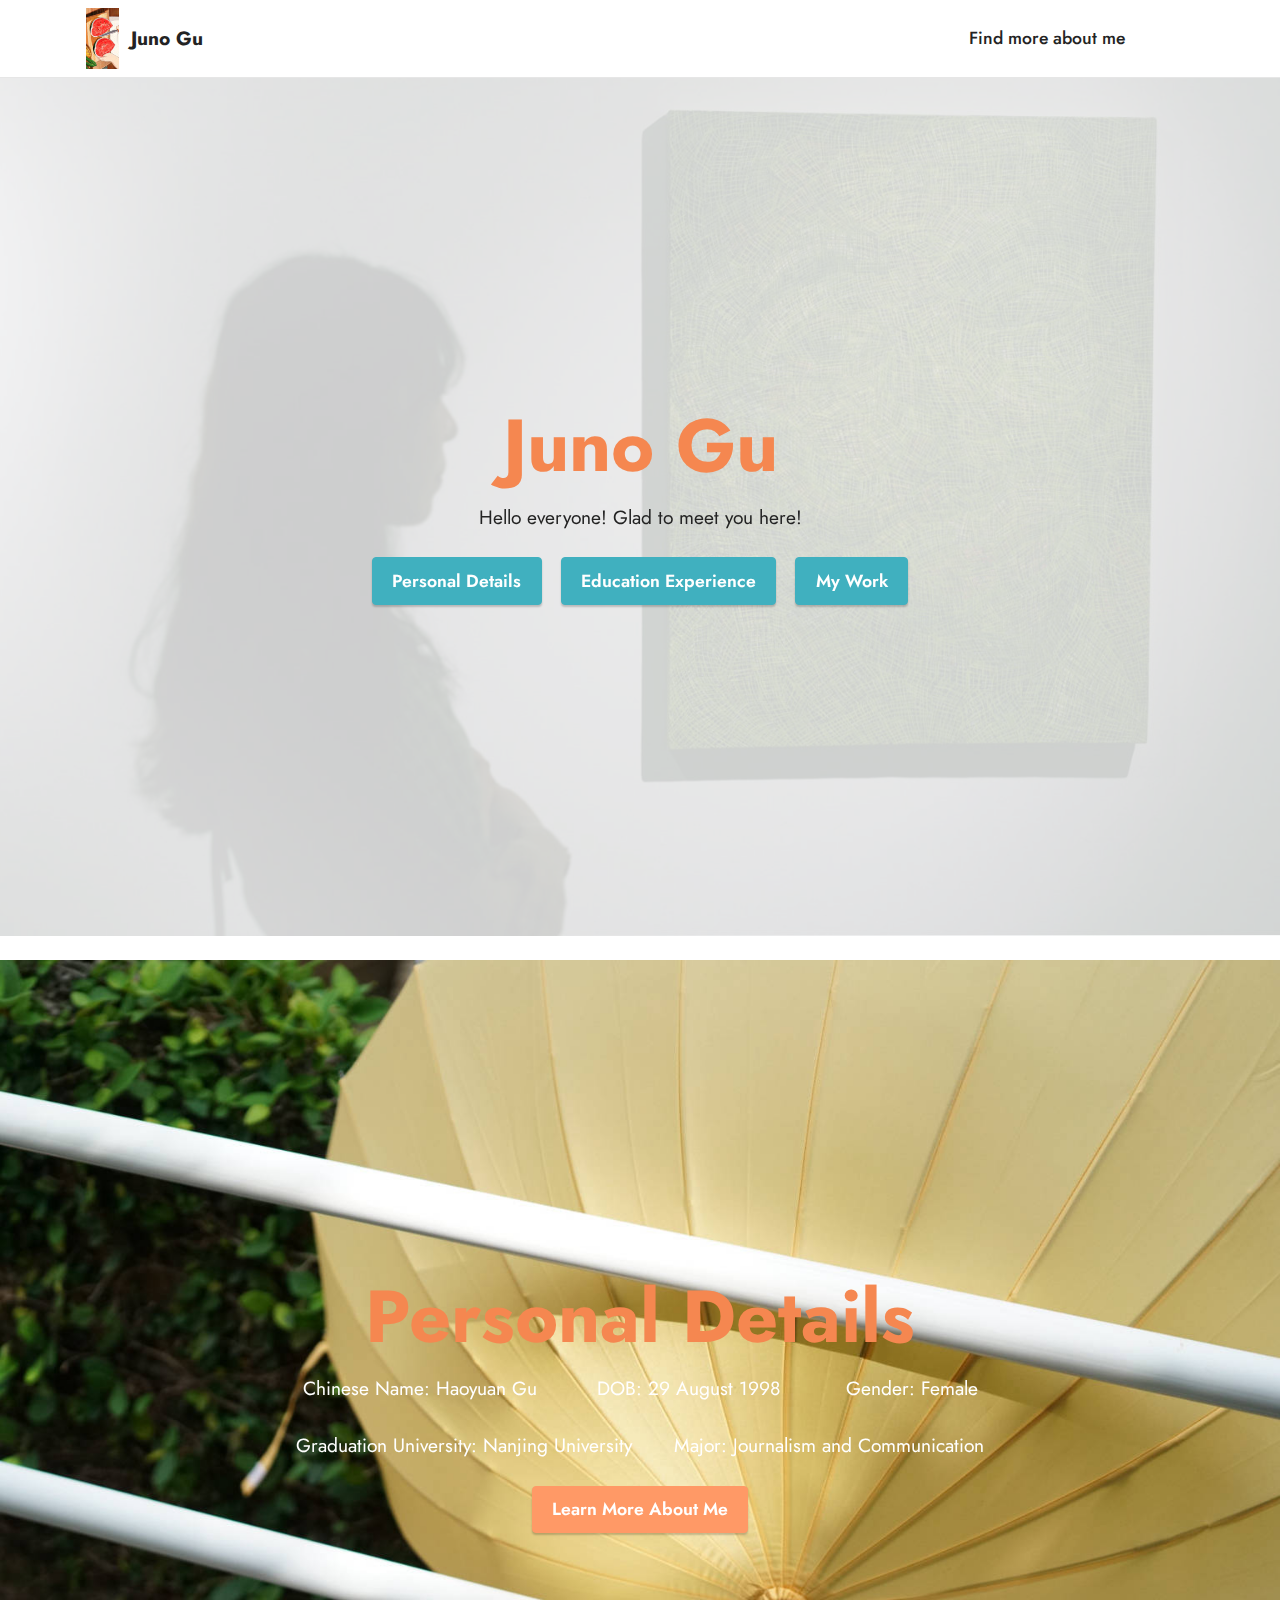
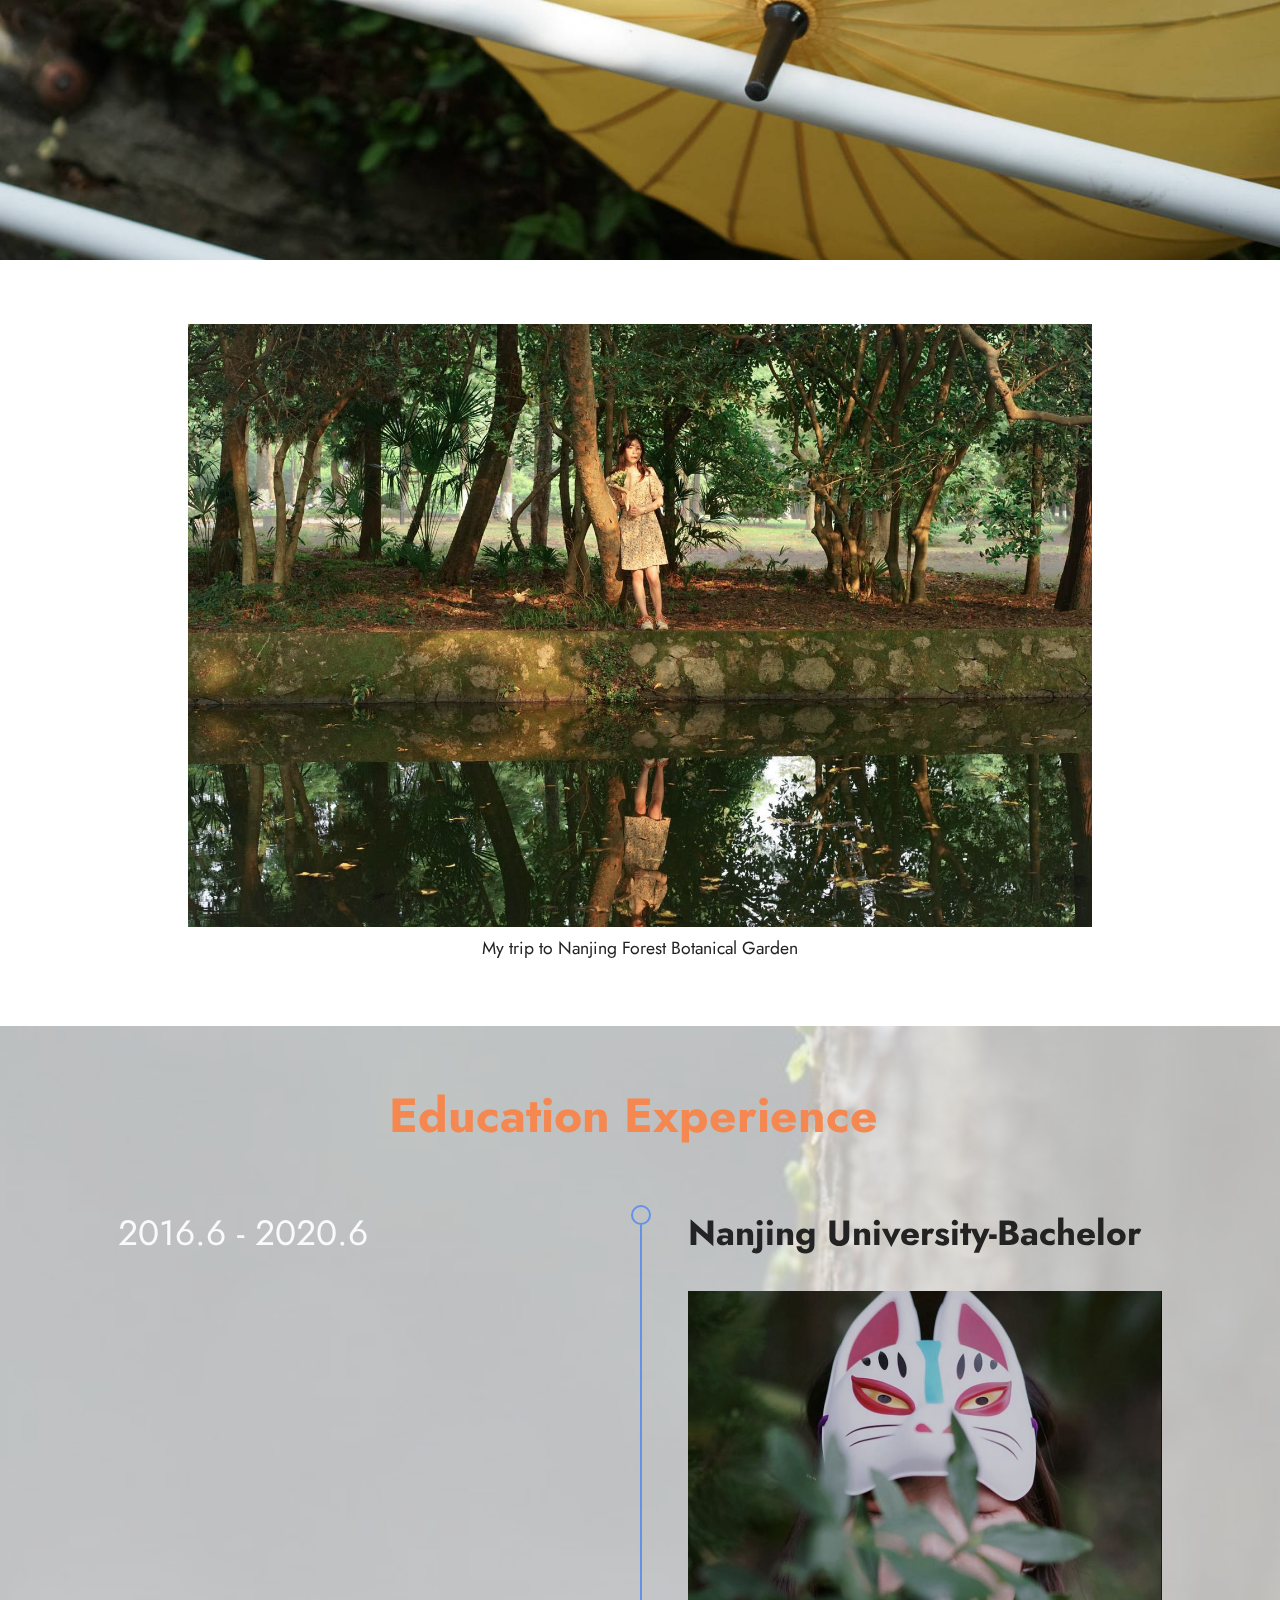
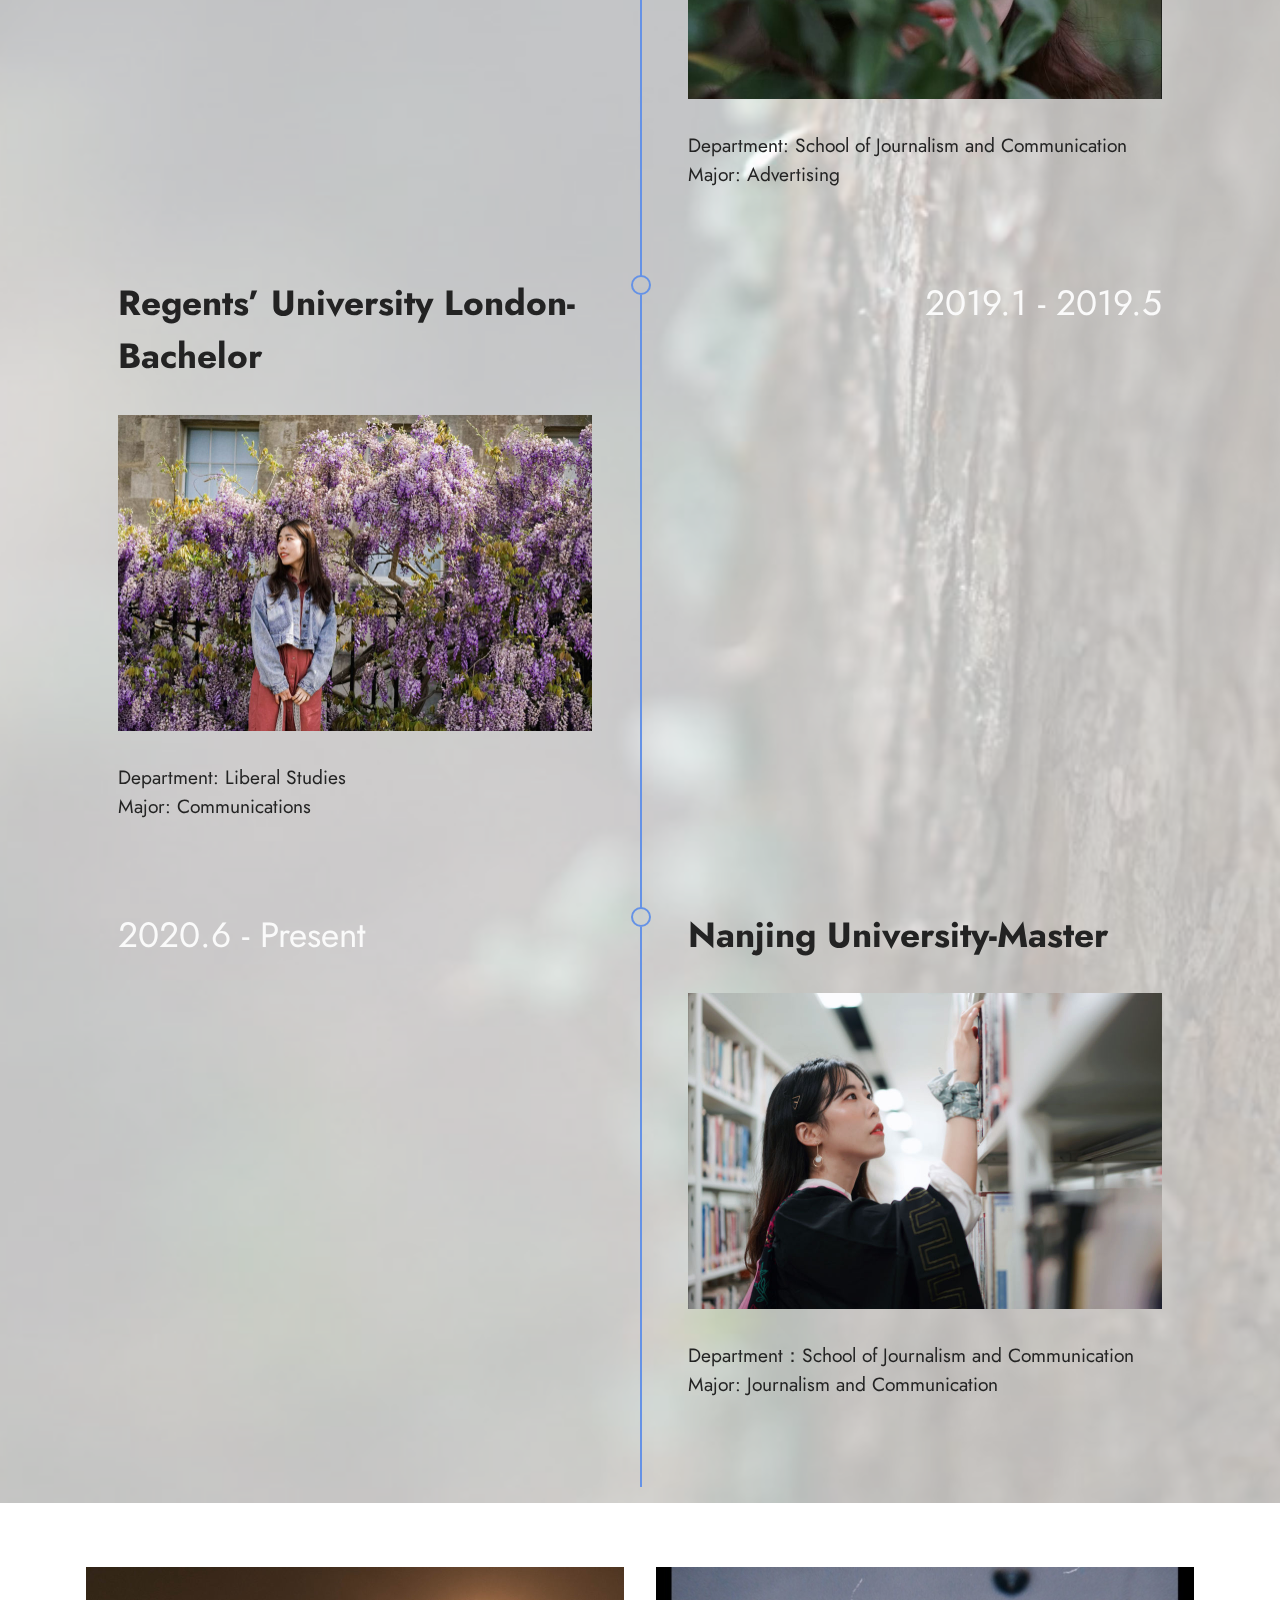
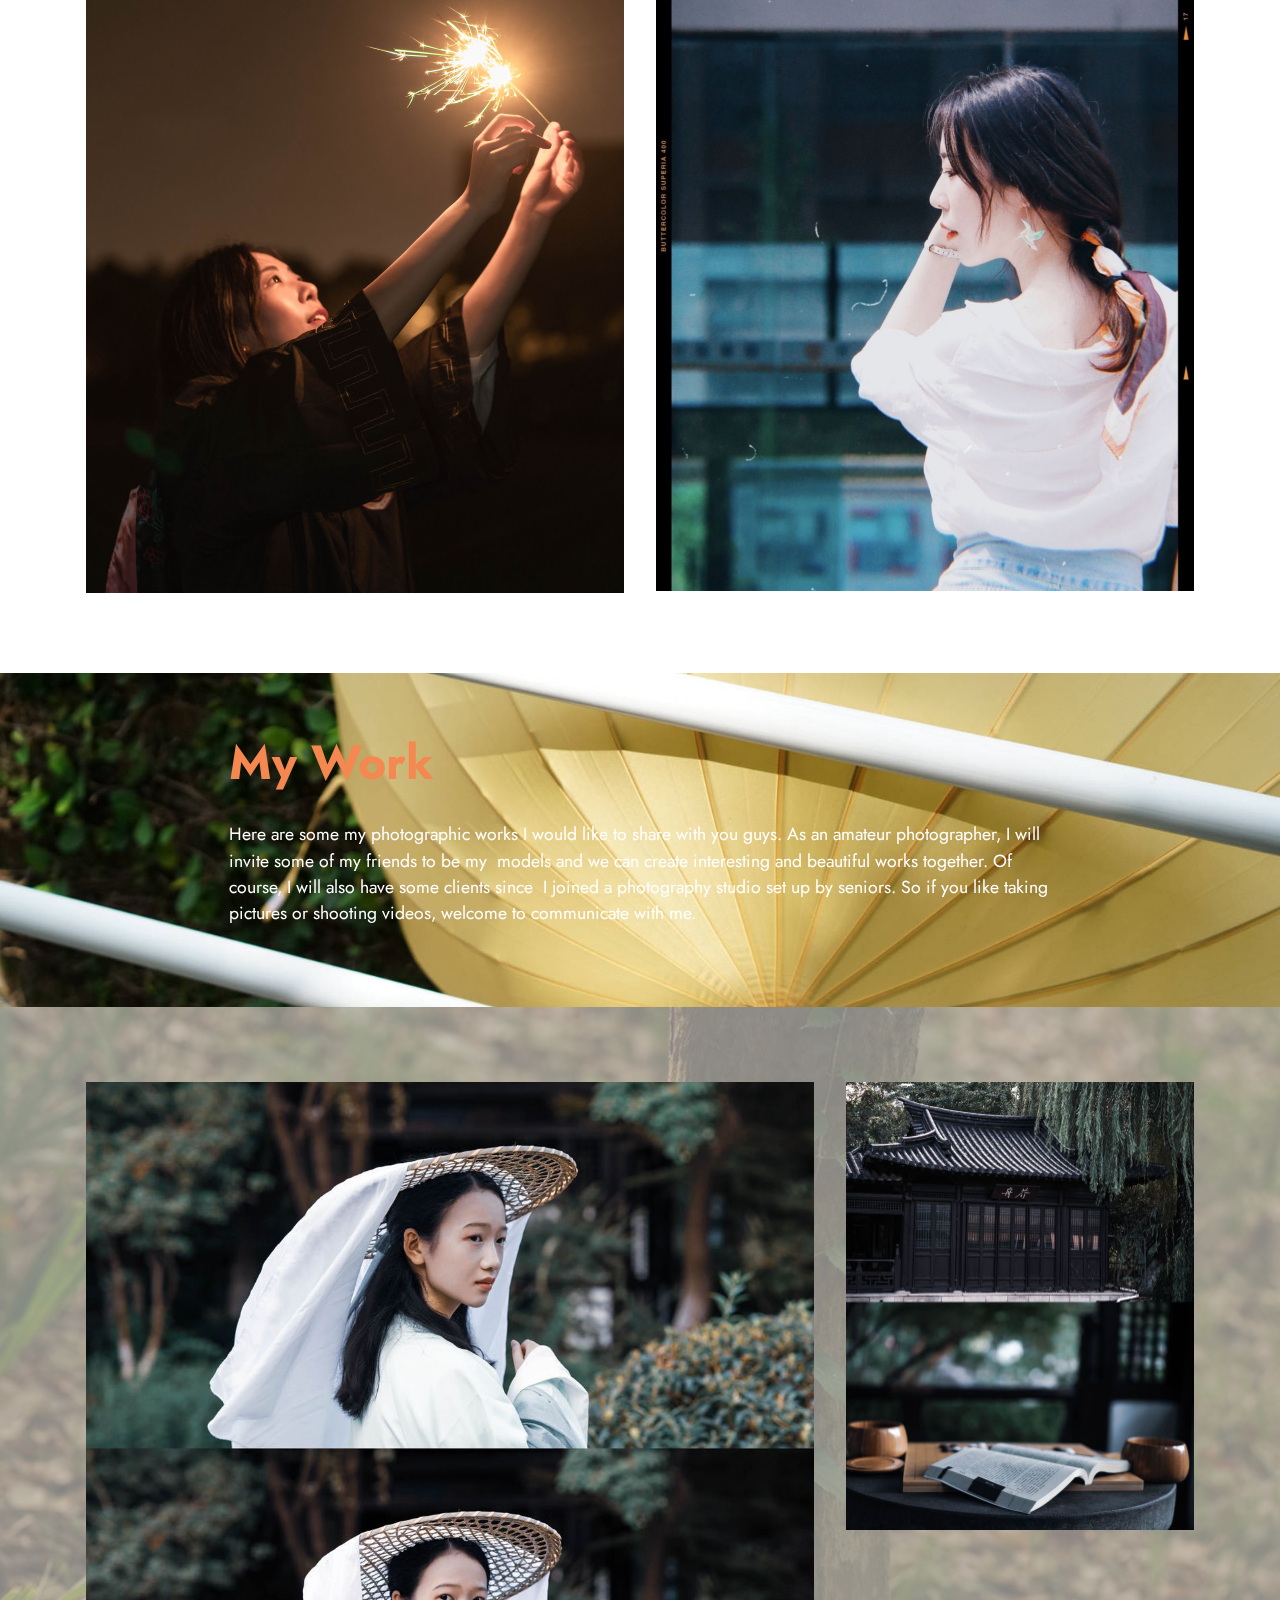
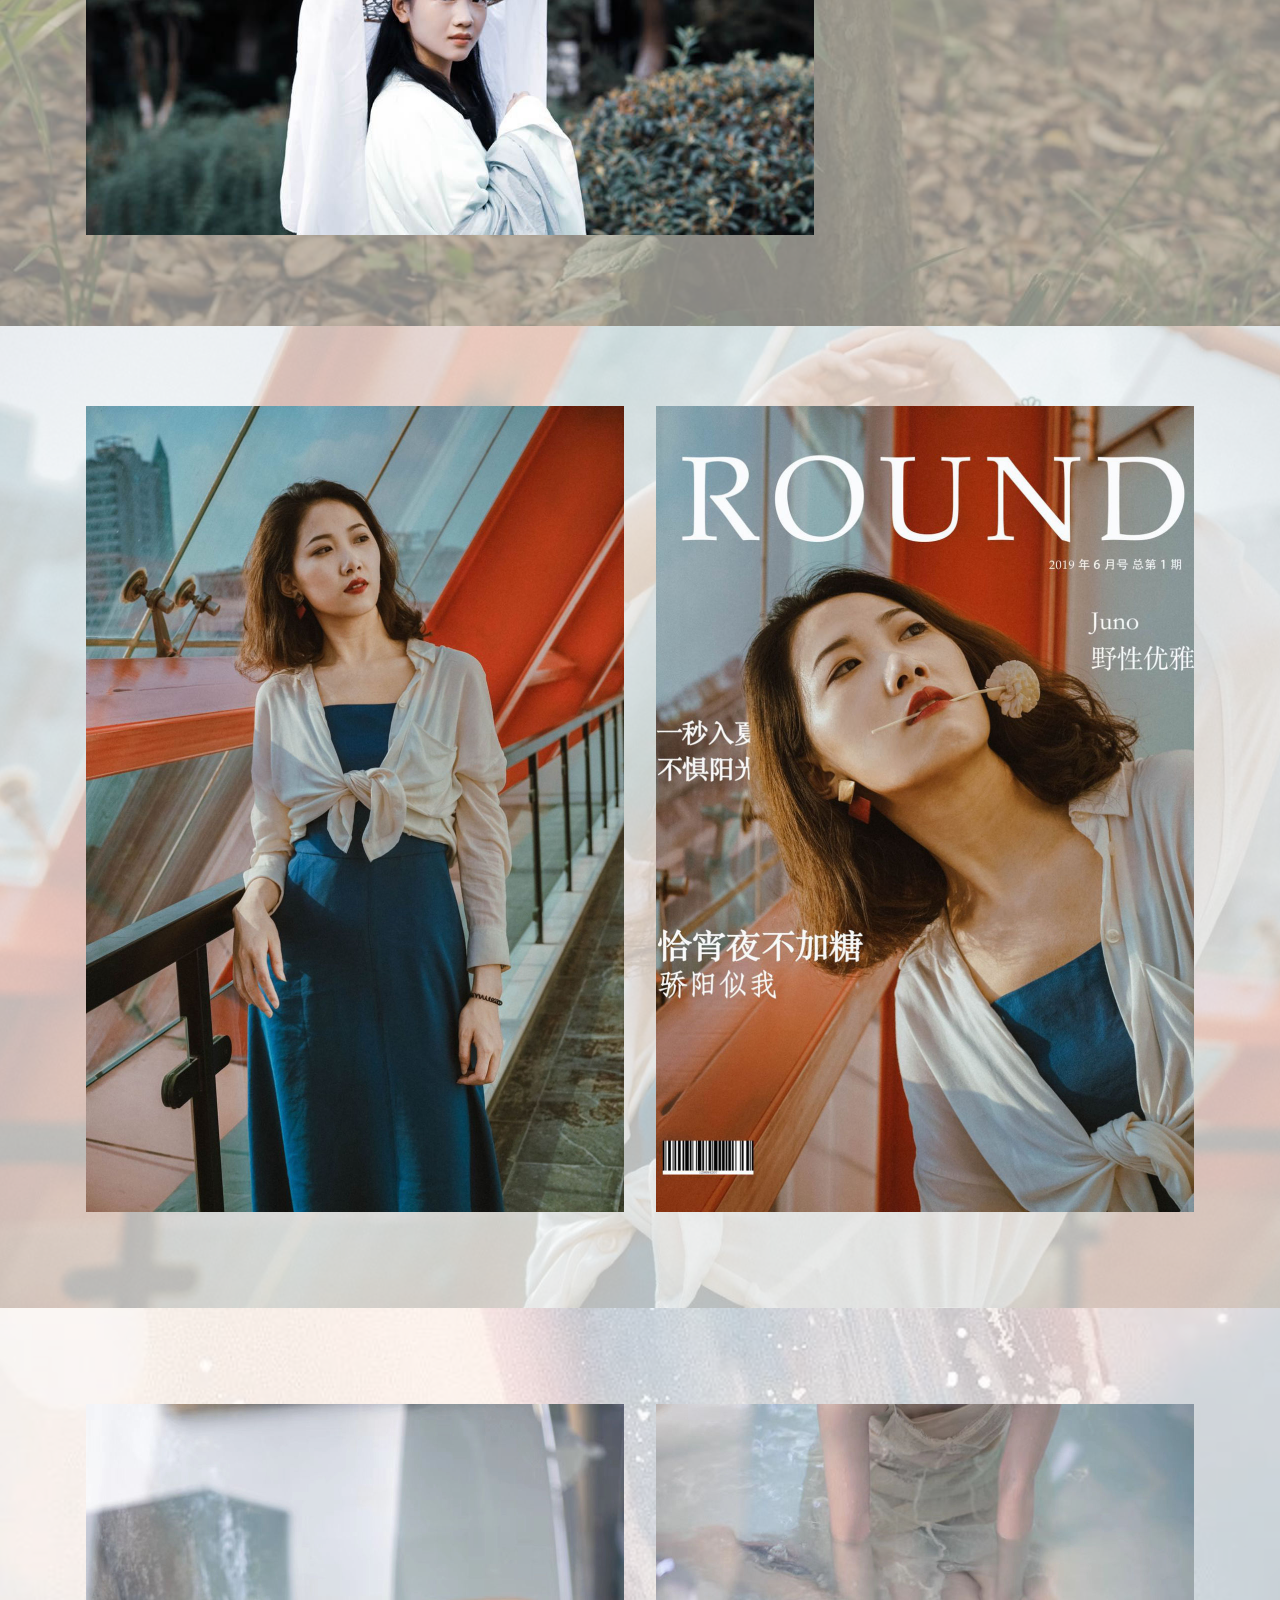
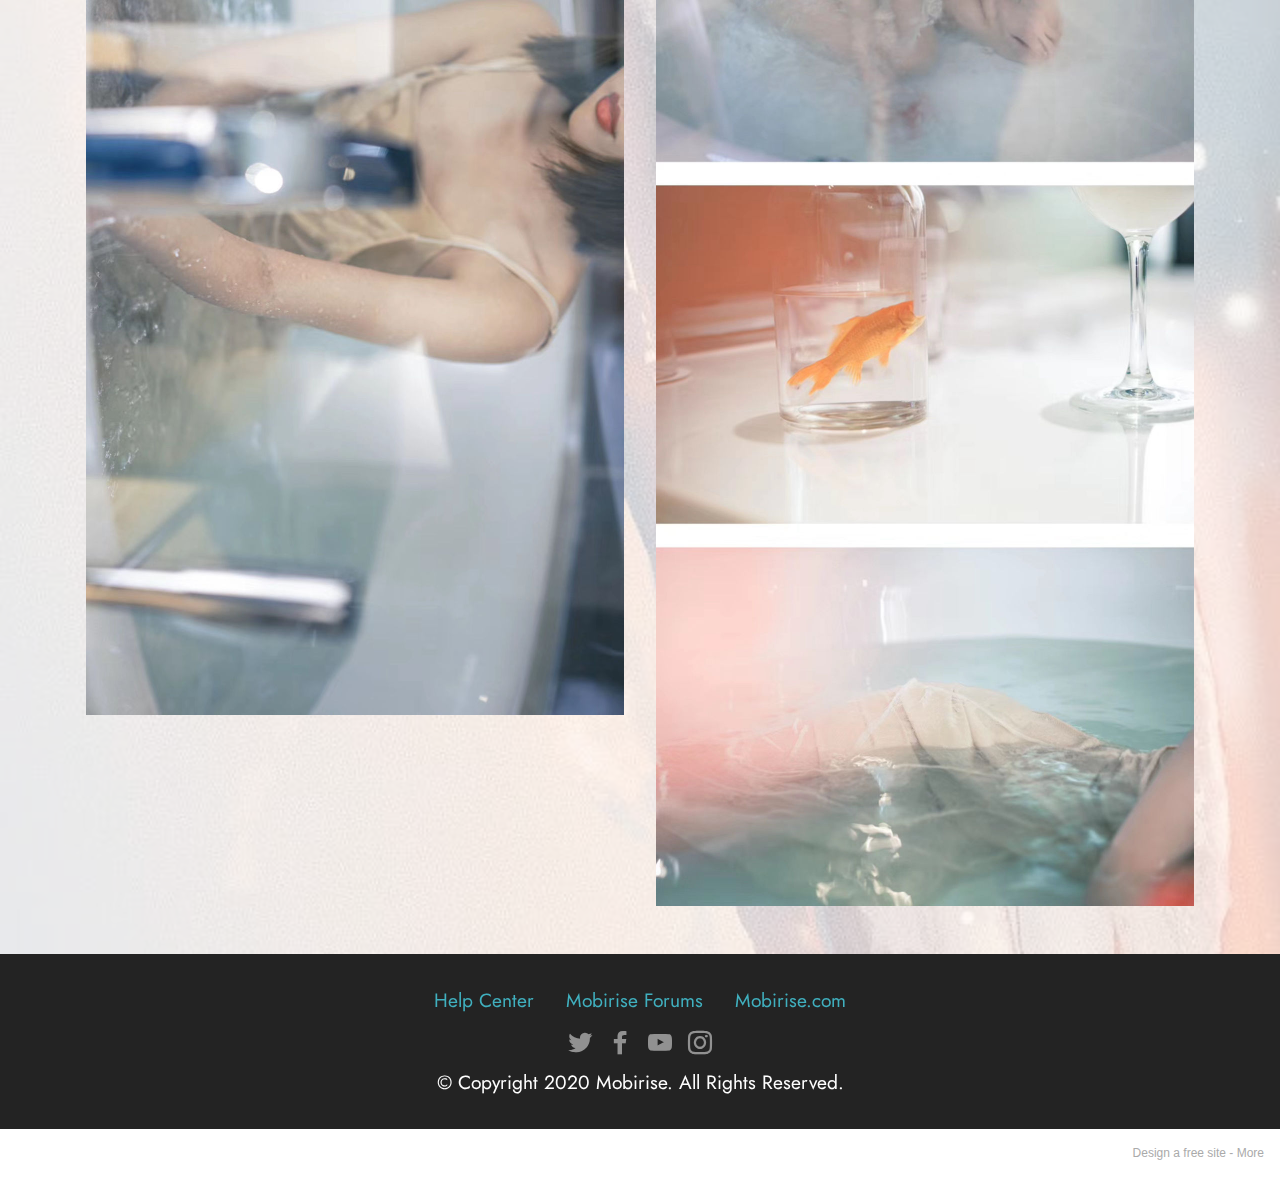
==== commit e7365f20: "2st" ====
--- a/index.html
+++ b/index.html
@@ -69,7 +69,7 @@
                 <h1 class="mbr-section-title mbr-fonts-style mb-3 display-1"><strong>Juno Gu</strong></h1>
                 
                 <p class="mbr-text mbr-fonts-style display-7">Hello everyone! Glad to meet you here!</p>
-                <div class="mbr-section-btn mt-3"><a class="btn btn-success display-4" href="https://mobirise.com">Personal Details</a> <a class="btn btn-success display-4" href="https://mobirise.com">Education Experience</a> <a class="btn btn-success display-4" href="https://mobirise.com">My Work</a></div>
+                <div class="mbr-section-btn mt-3"><a class="btn btn-success display-4" href="index.html#header6-m">Personal Details</a> <a class="btn btn-success display-4" href="index.html#timeline1-v">Education Experience</a> <a class="btn btn-success display-4" href="index.html#content1-d">My Work</a></div>
             </div>
         </div>
     </div>
@@ -345,7 +345,7 @@
             </div>
         </div>
     </div>
-</section><section style="background-color: #fff; font-family: -apple-system, BlinkMacSystemFont, 'Segoe UI', 'Roboto', 'Helvetica Neue', Arial, sans-serif; color:#aaa; font-size:12px; padding: 0; align-items: center; display: flex;"><a href="https://mobirise.site/c" style="flex: 1 1; height: 3rem; padding-left: 1rem;"></a><p style="flex: 0 0 auto; margin:0; padding-right:1rem;">Design a <a href="https://mobirise.site/y" style="color:#aaa;">site</a> with Mobirise</p></section><script src="assets/web/assets/jquery/jquery.min.js"></script>  <script src="assets/popper/popper.min.js"></script>  <script src="assets/tether/tether.min.js"></script>  <script src="assets/bootstrap/js/bootstrap.min.js"></script>  <script src="assets/smoothscroll/smooth-scroll.js"></script>  <script src="assets/parallax/jarallax.min.js"></script>  <script src="assets/dropdown/js/nav-dropdown.js"></script>  <script src="assets/dropdown/js/navbar-dropdown.js"></script>  <script src="assets/touchswipe/jquery.touch-swipe.min.js"></script>  <script src="assets/theme/js/script.js"></script>  
+</section><section style="background-color: #fff; font-family: -apple-system, BlinkMacSystemFont, 'Segoe UI', 'Roboto', 'Helvetica Neue', Arial, sans-serif; color:#aaa; font-size:12px; padding: 0; align-items: center; display: flex;"><a href="https://mobirise.site/v" style="flex: 1 1; height: 3rem; padding-left: 1rem;"></a><p style="flex: 0 0 auto; margin:0; padding-right:1rem;">Design a free site - <a href="https://mobirise.site/w" style="color:#aaa;">More</a></p></section><script src="assets/web/assets/jquery/jquery.min.js"></script>  <script src="assets/popper/popper.min.js"></script>  <script src="assets/tether/tether.min.js"></script>  <script src="assets/bootstrap/js/bootstrap.min.js"></script>  <script src="assets/smoothscroll/smooth-scroll.js"></script>  <script src="assets/parallax/jarallax.min.js"></script>  <script src="assets/dropdown/js/nav-dropdown.js"></script>  <script src="assets/dropdown/js/navbar-dropdown.js"></script>  <script src="assets/touchswipe/jquery.touch-swipe.min.js"></script>  <script src="assets/theme/js/script.js"></script>  
   
   
 </body>
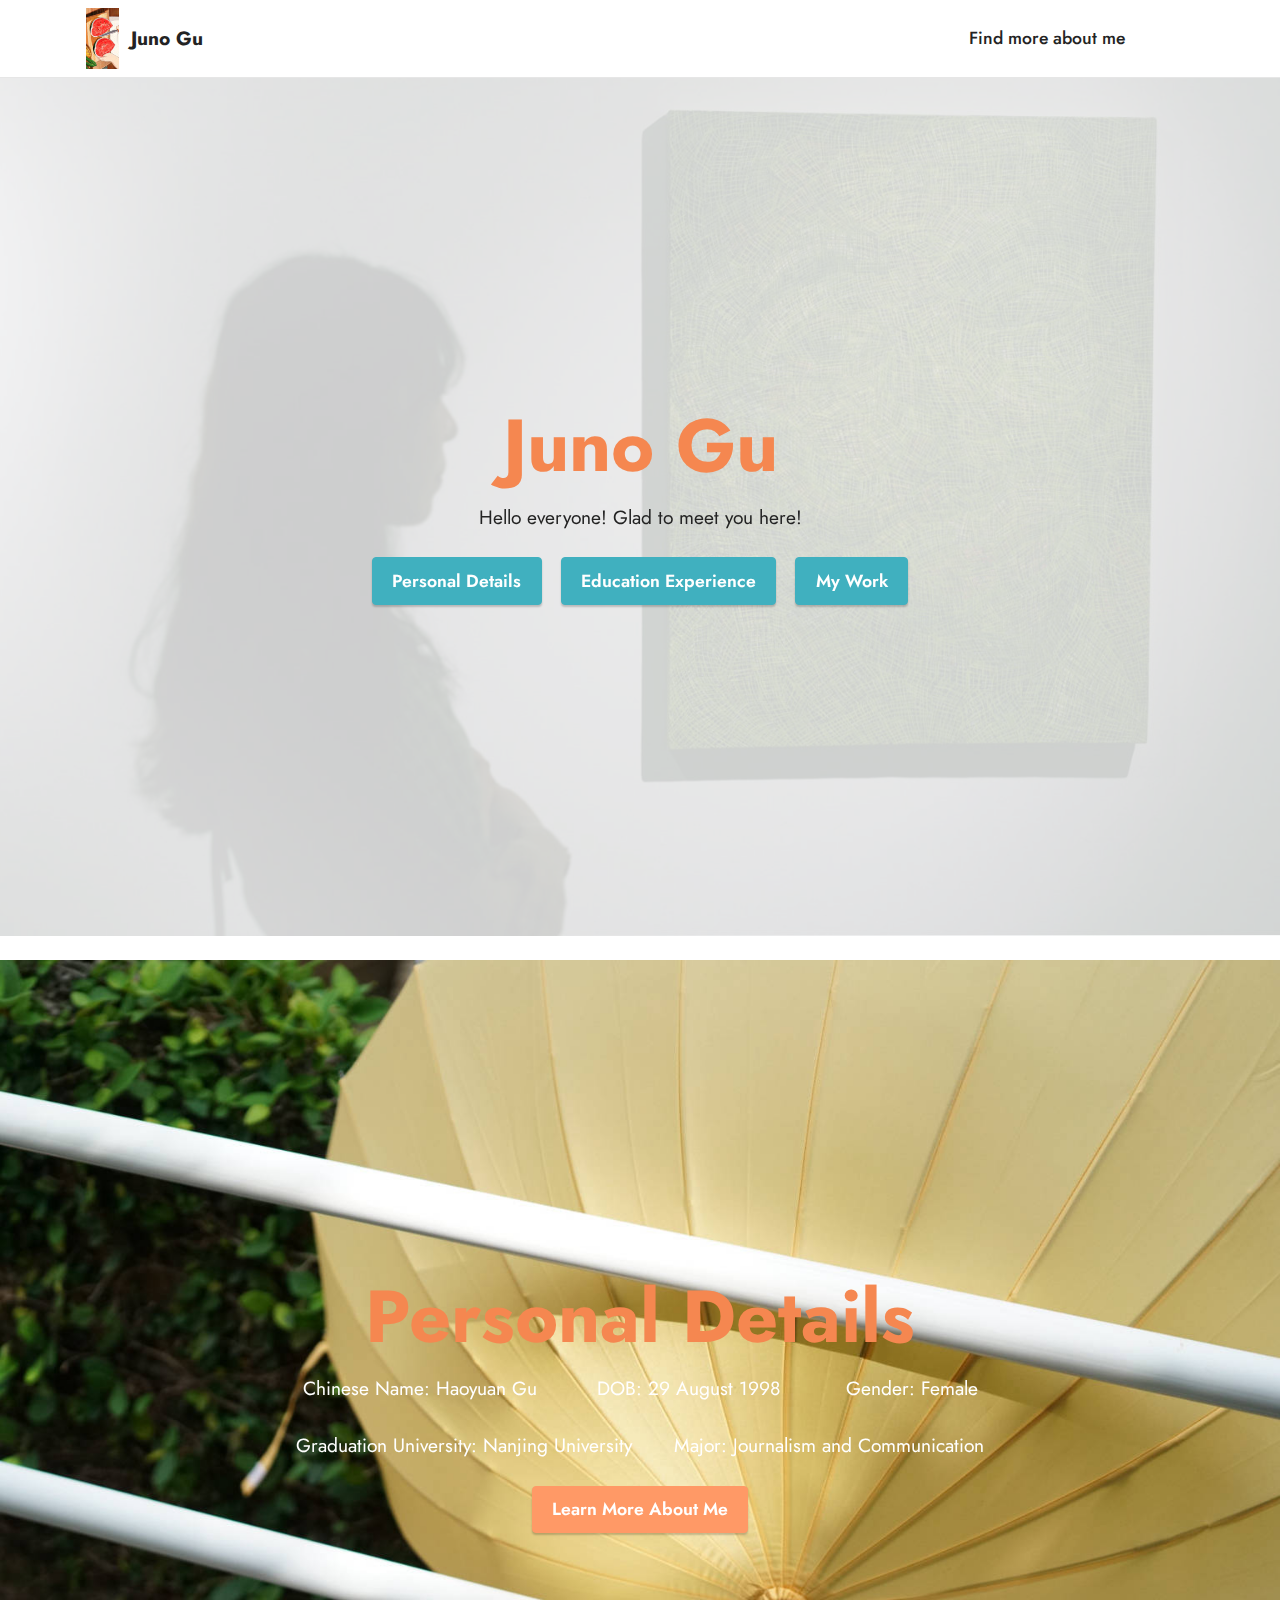
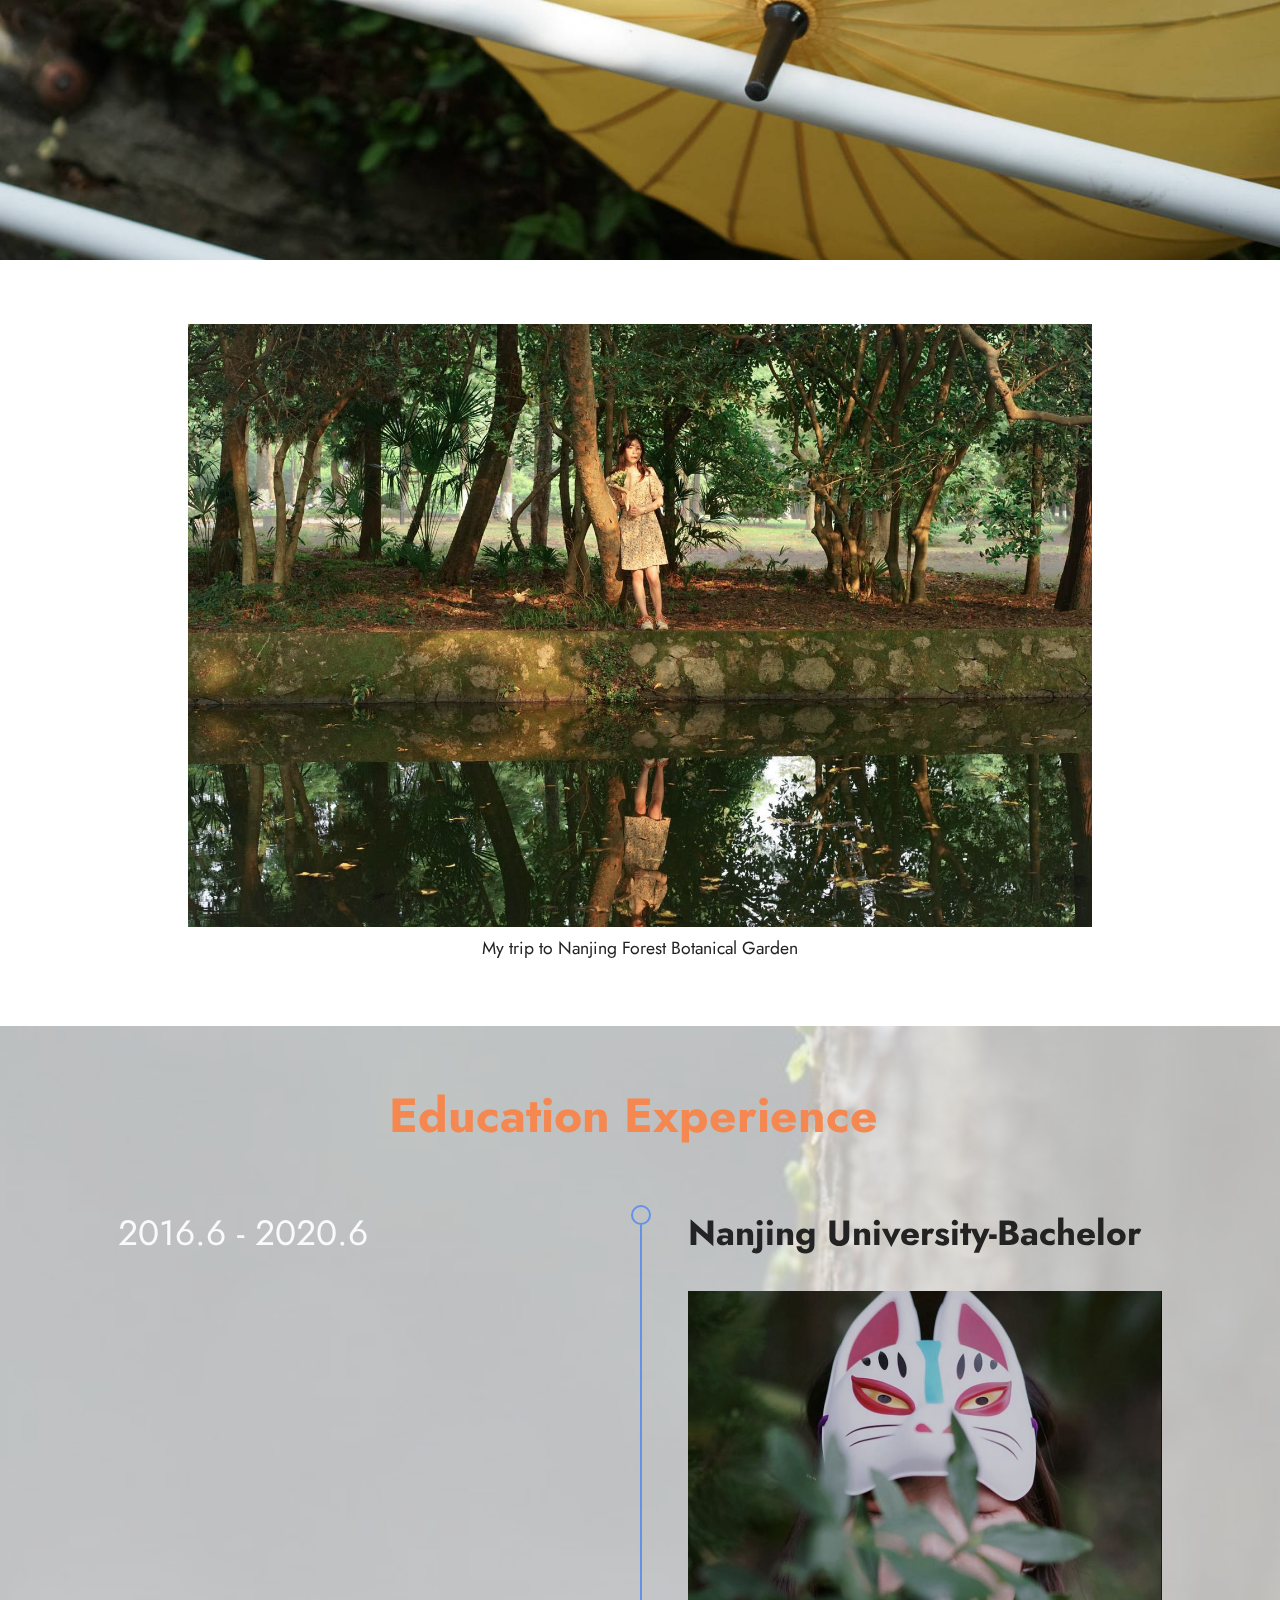
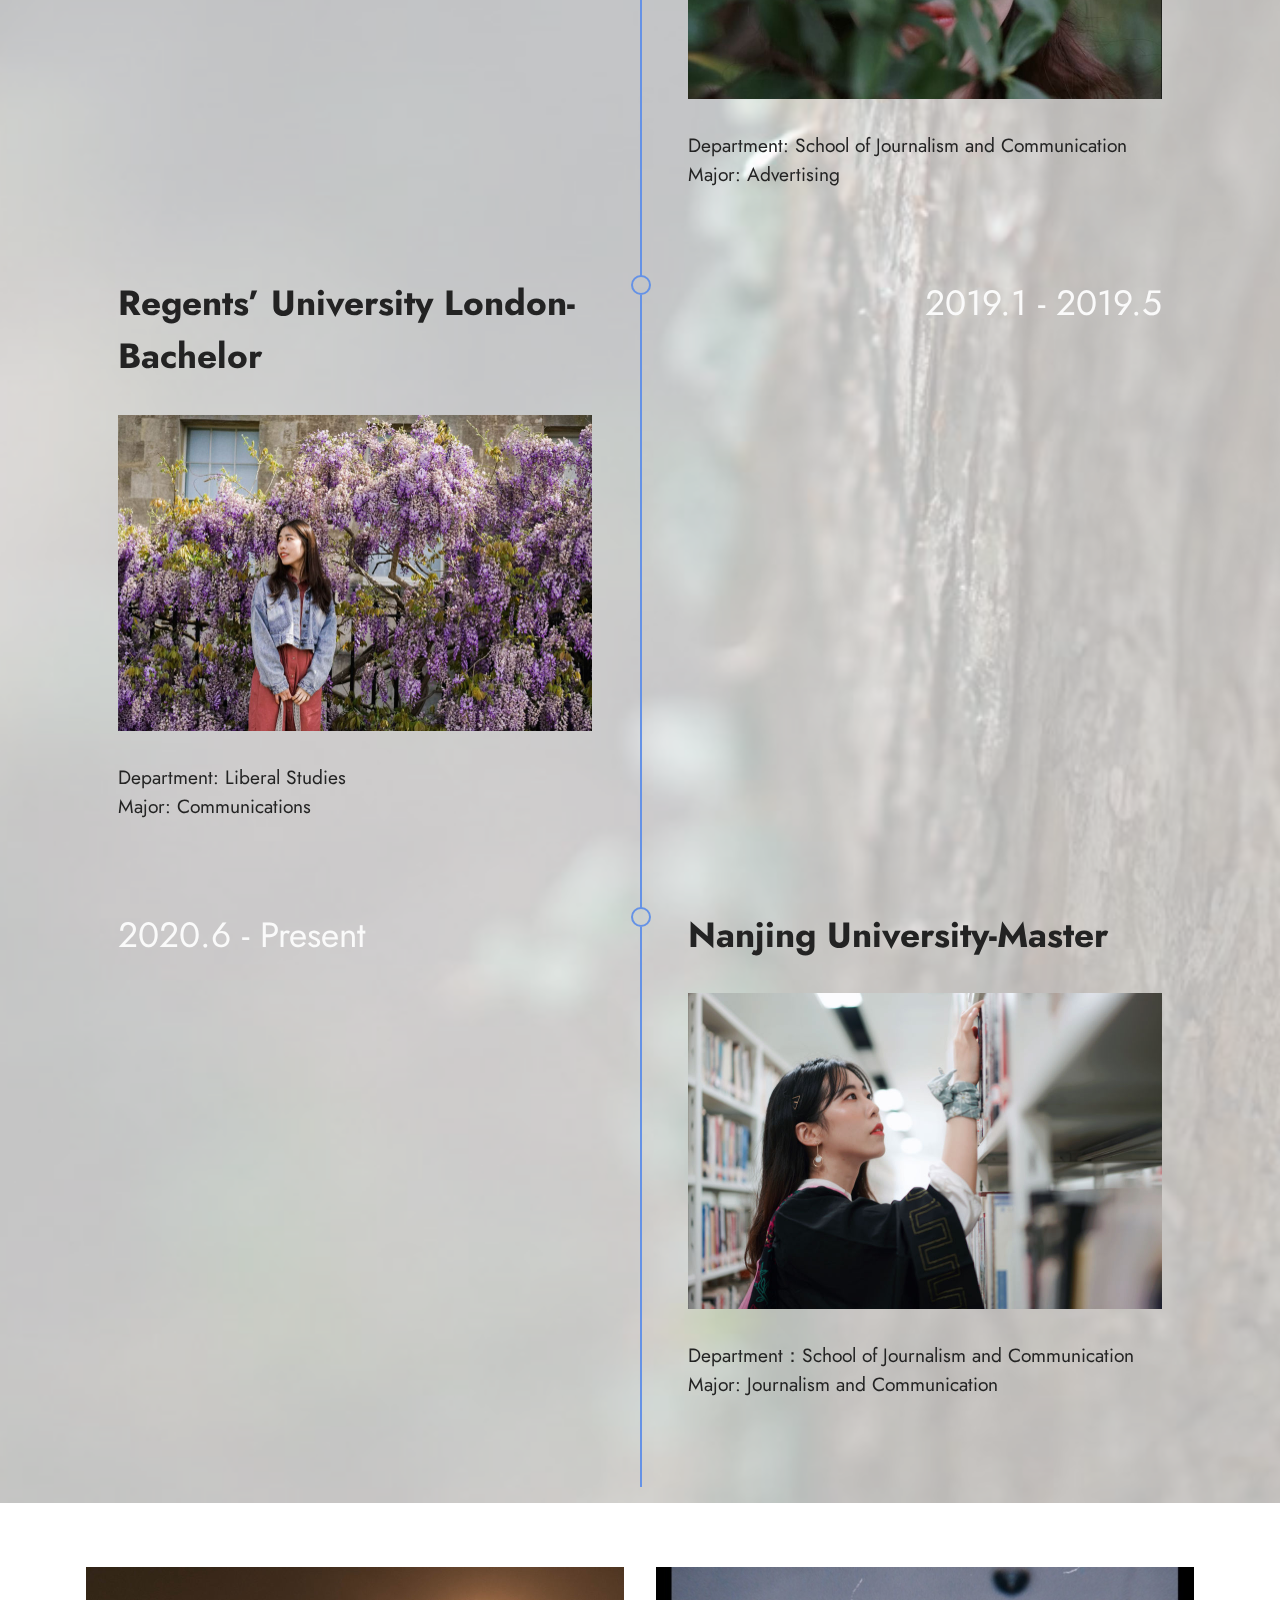
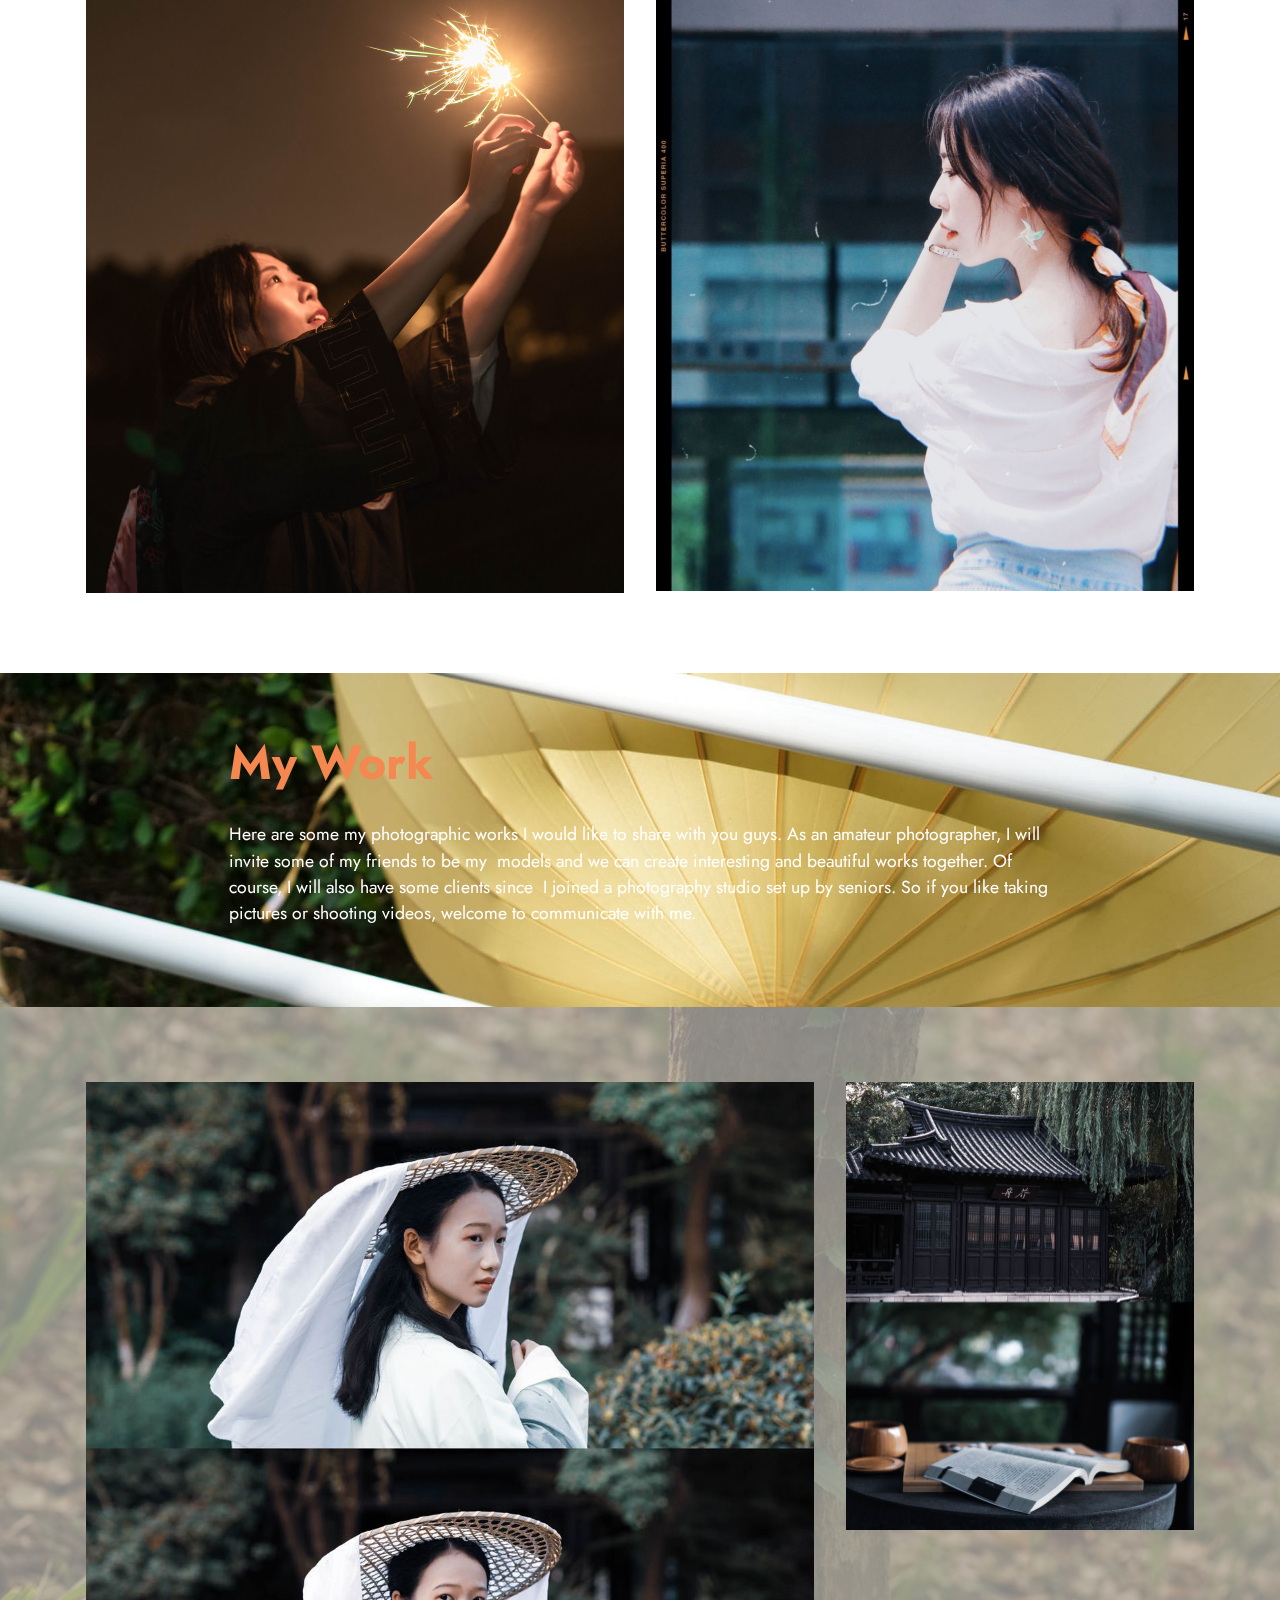
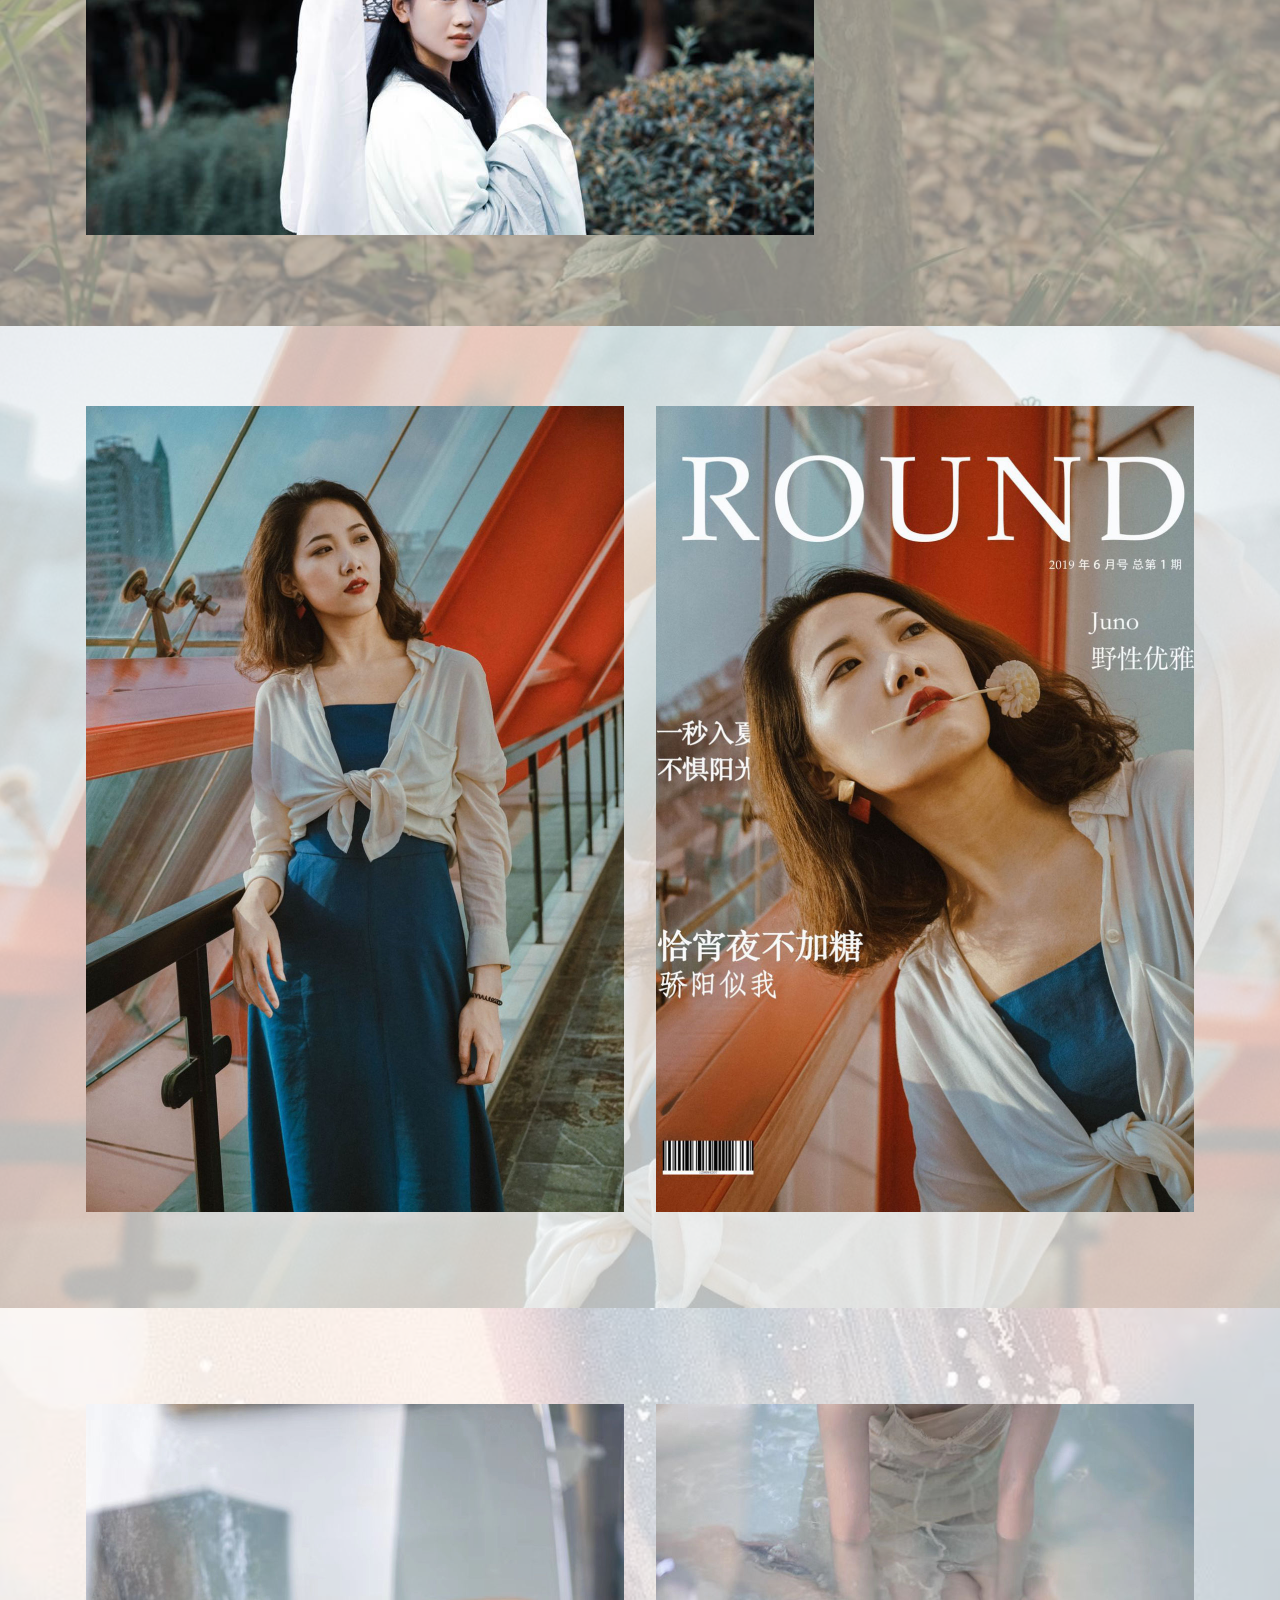
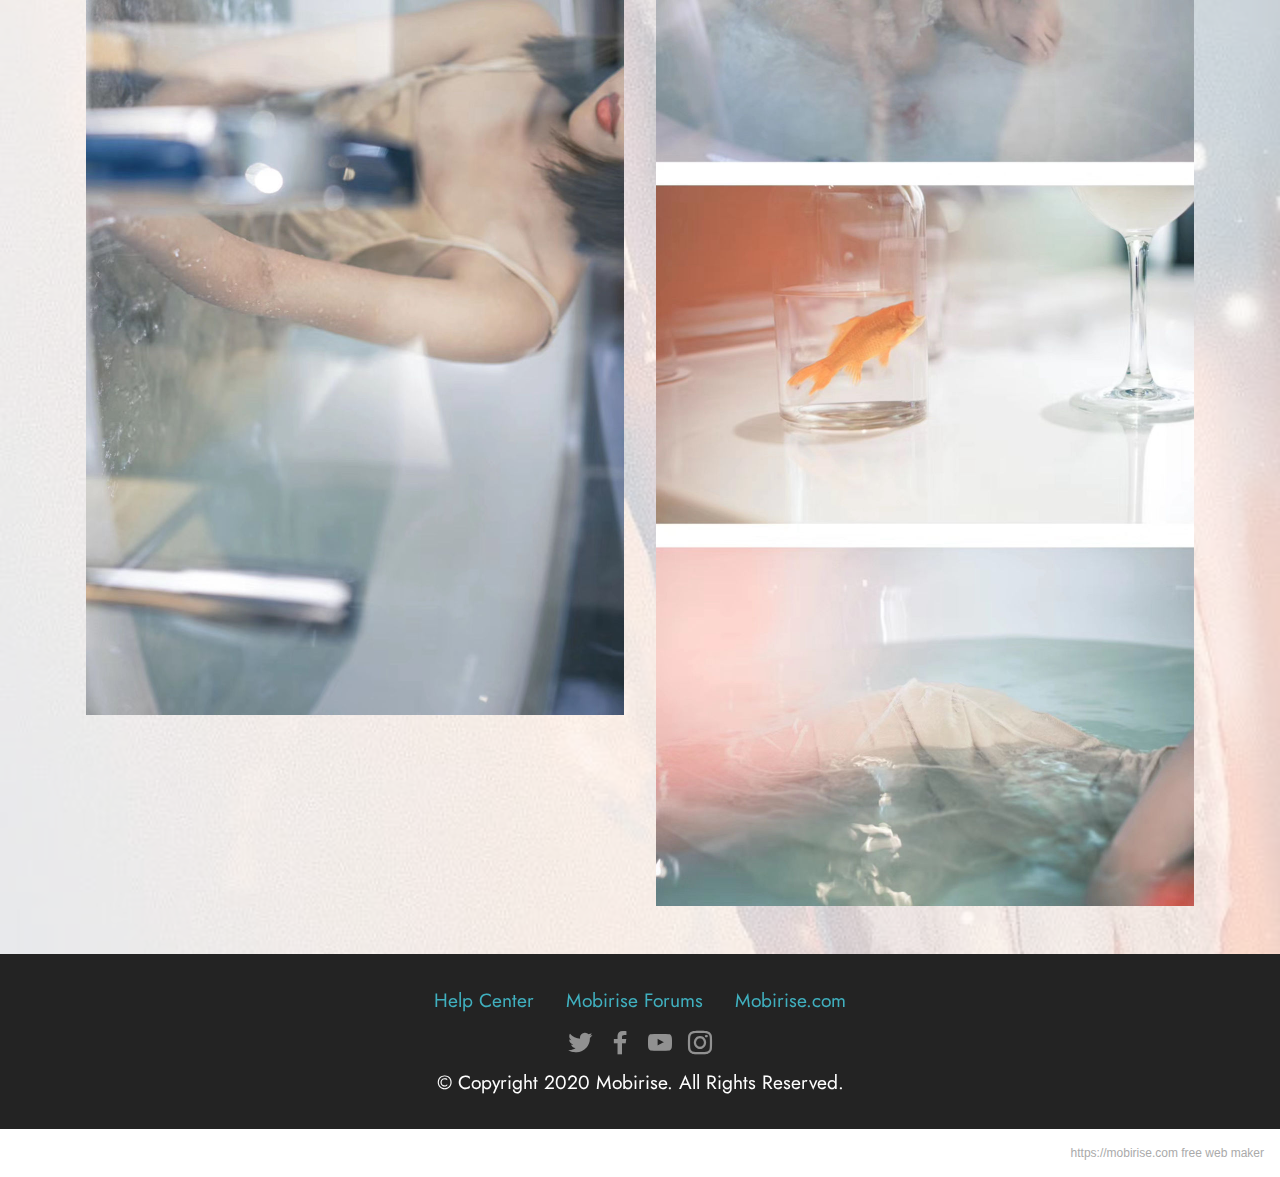
==== commit 550109d0: "2st" ====
--- a/index.html
+++ b/index.html
@@ -345,7 +345,7 @@
             </div>
         </div>
     </div>
-</section><section style="background-color: #fff; font-family: -apple-system, BlinkMacSystemFont, 'Segoe UI', 'Roboto', 'Helvetica Neue', Arial, sans-serif; color:#aaa; font-size:12px; padding: 0; align-items: center; display: flex;"><a href="https://mobirise.site/v" style="flex: 1 1; height: 3rem; padding-left: 1rem;"></a><p style="flex: 0 0 auto; margin:0; padding-right:1rem;">Design a free site - <a href="https://mobirise.site/w" style="color:#aaa;">More</a></p></section><script src="assets/web/assets/jquery/jquery.min.js"></script>  <script src="assets/popper/popper.min.js"></script>  <script src="assets/tether/tether.min.js"></script>  <script src="assets/bootstrap/js/bootstrap.min.js"></script>  <script src="assets/smoothscroll/smooth-scroll.js"></script>  <script src="assets/parallax/jarallax.min.js"></script>  <script src="assets/dropdown/js/nav-dropdown.js"></script>  <script src="assets/dropdown/js/navbar-dropdown.js"></script>  <script src="assets/touchswipe/jquery.touch-swipe.min.js"></script>  <script src="assets/theme/js/script.js"></script>  
+</section><section style="background-color: #fff; font-family: -apple-system, BlinkMacSystemFont, 'Segoe UI', 'Roboto', 'Helvetica Neue', Arial, sans-serif; color:#aaa; font-size:12px; padding: 0; align-items: center; display: flex;"><a href="https://mobirise.site/l" style="flex: 1 1; height: 3rem; padding-left: 1rem;"></a><p style="flex: 0 0 auto; margin:0; padding-right:1rem;"><a href="https://mobirise.site" style="color:#aaa;">https://mobirise.com</a> free web maker</p></section><script src="assets/web/assets/jquery/jquery.min.js"></script>  <script src="assets/popper/popper.min.js"></script>  <script src="assets/tether/tether.min.js"></script>  <script src="assets/bootstrap/js/bootstrap.min.js"></script>  <script src="assets/smoothscroll/smooth-scroll.js"></script>  <script src="assets/parallax/jarallax.min.js"></script>  <script src="assets/dropdown/js/nav-dropdown.js"></script>  <script src="assets/dropdown/js/navbar-dropdown.js"></script>  <script src="assets/touchswipe/jquery.touch-swipe.min.js"></script>  <script src="assets/theme/js/script.js"></script>  
   
   
 </body>
